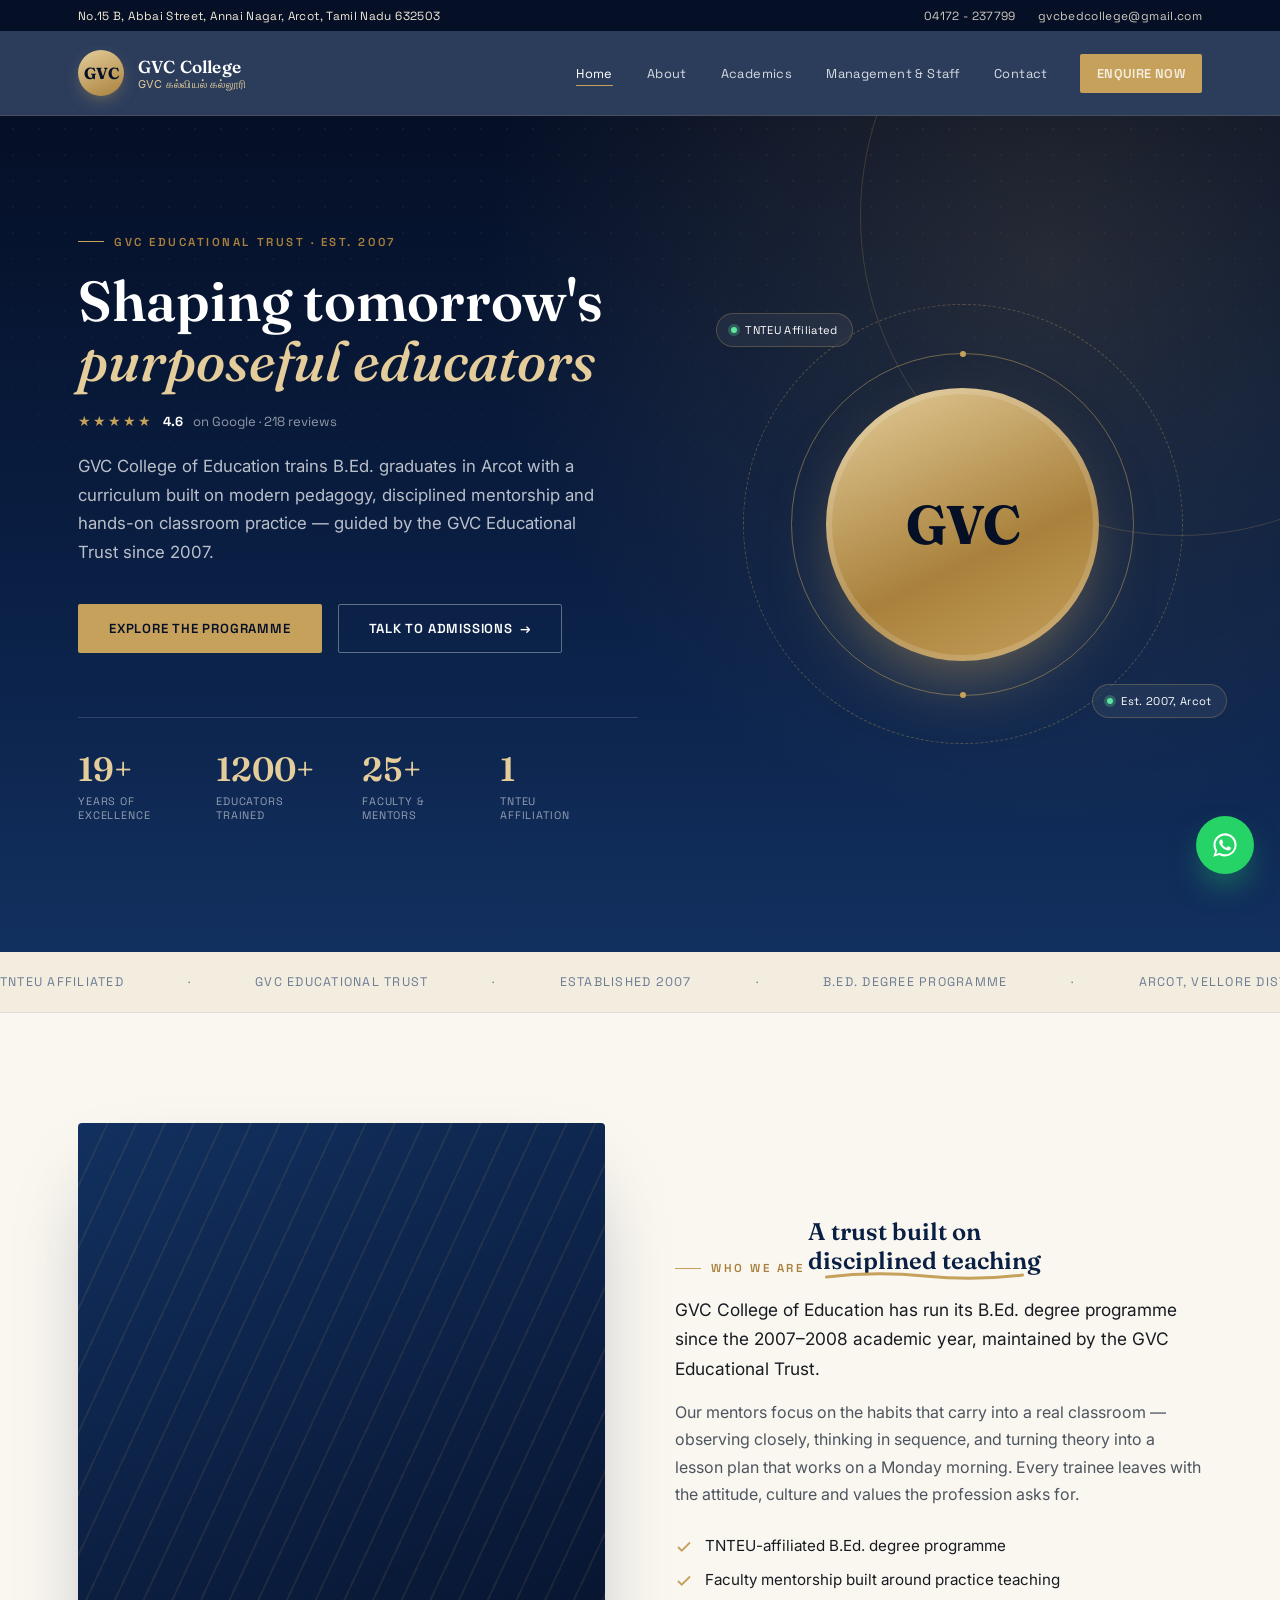
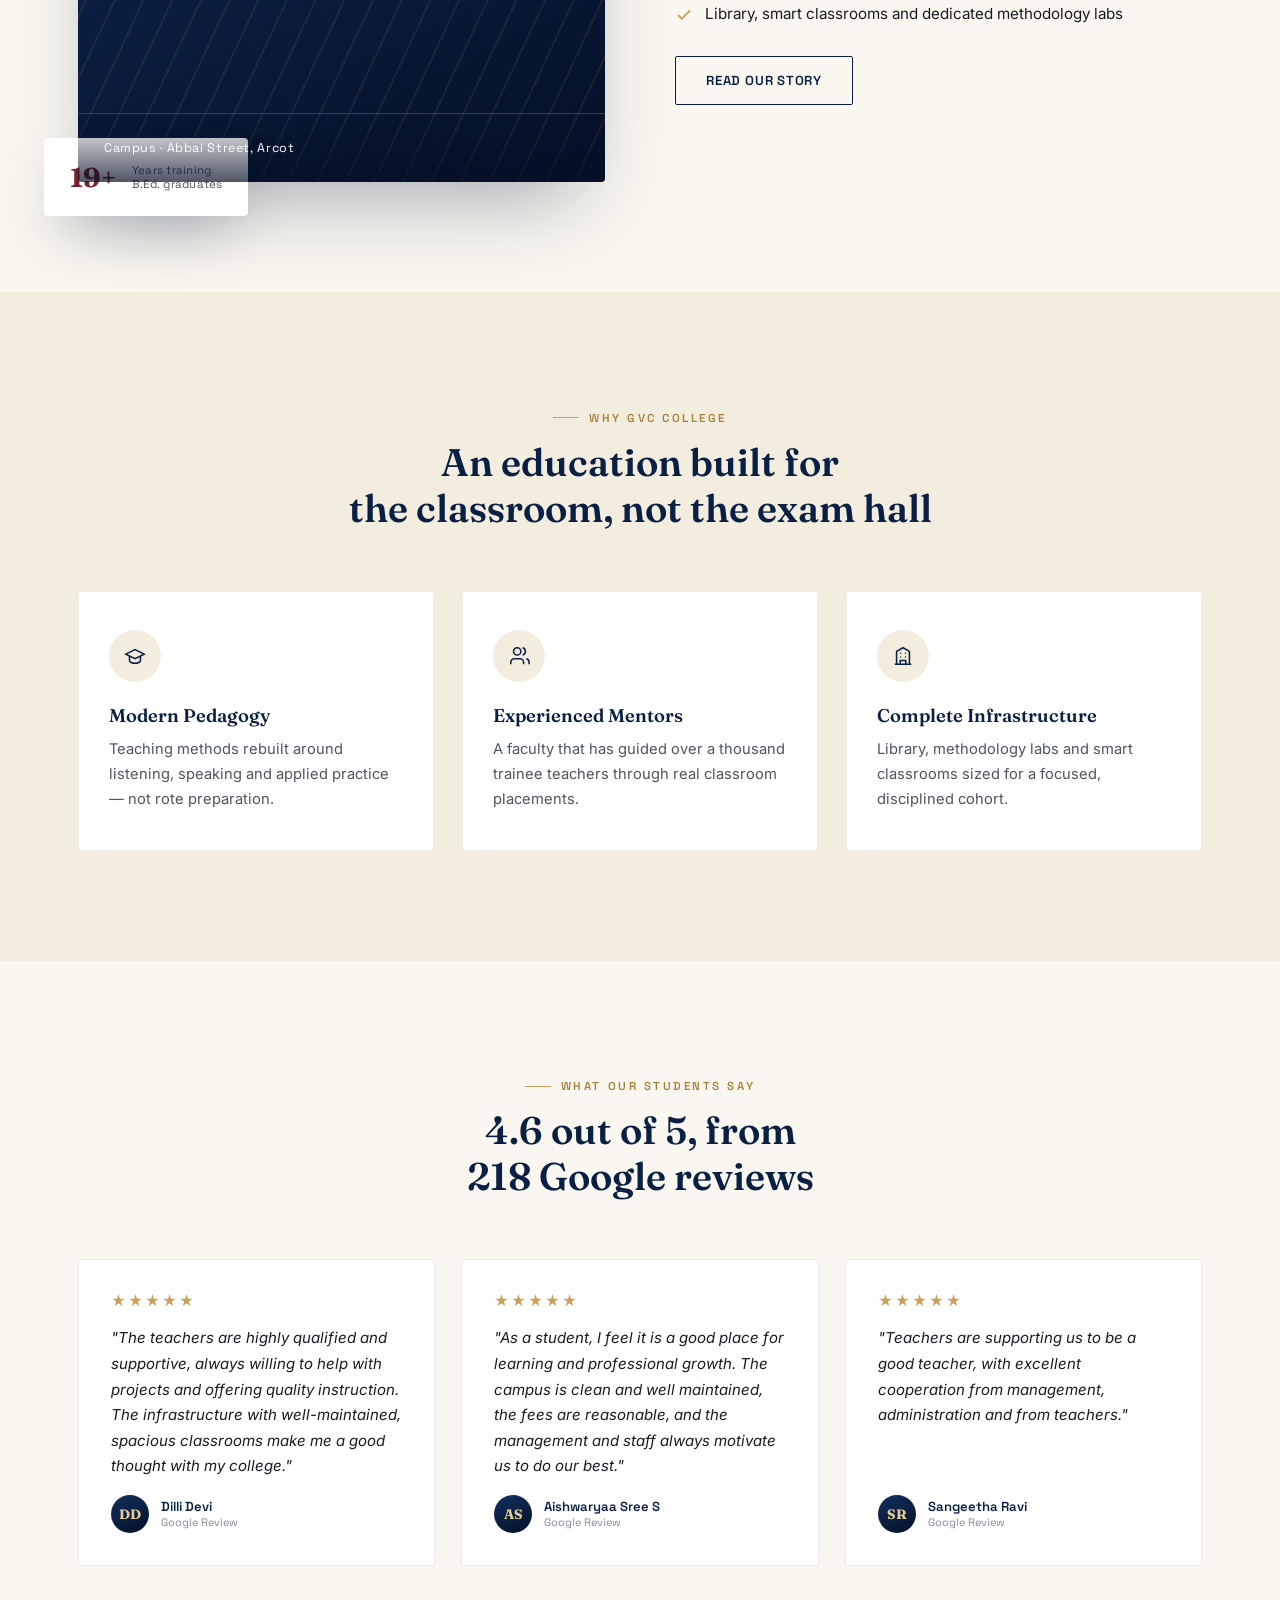
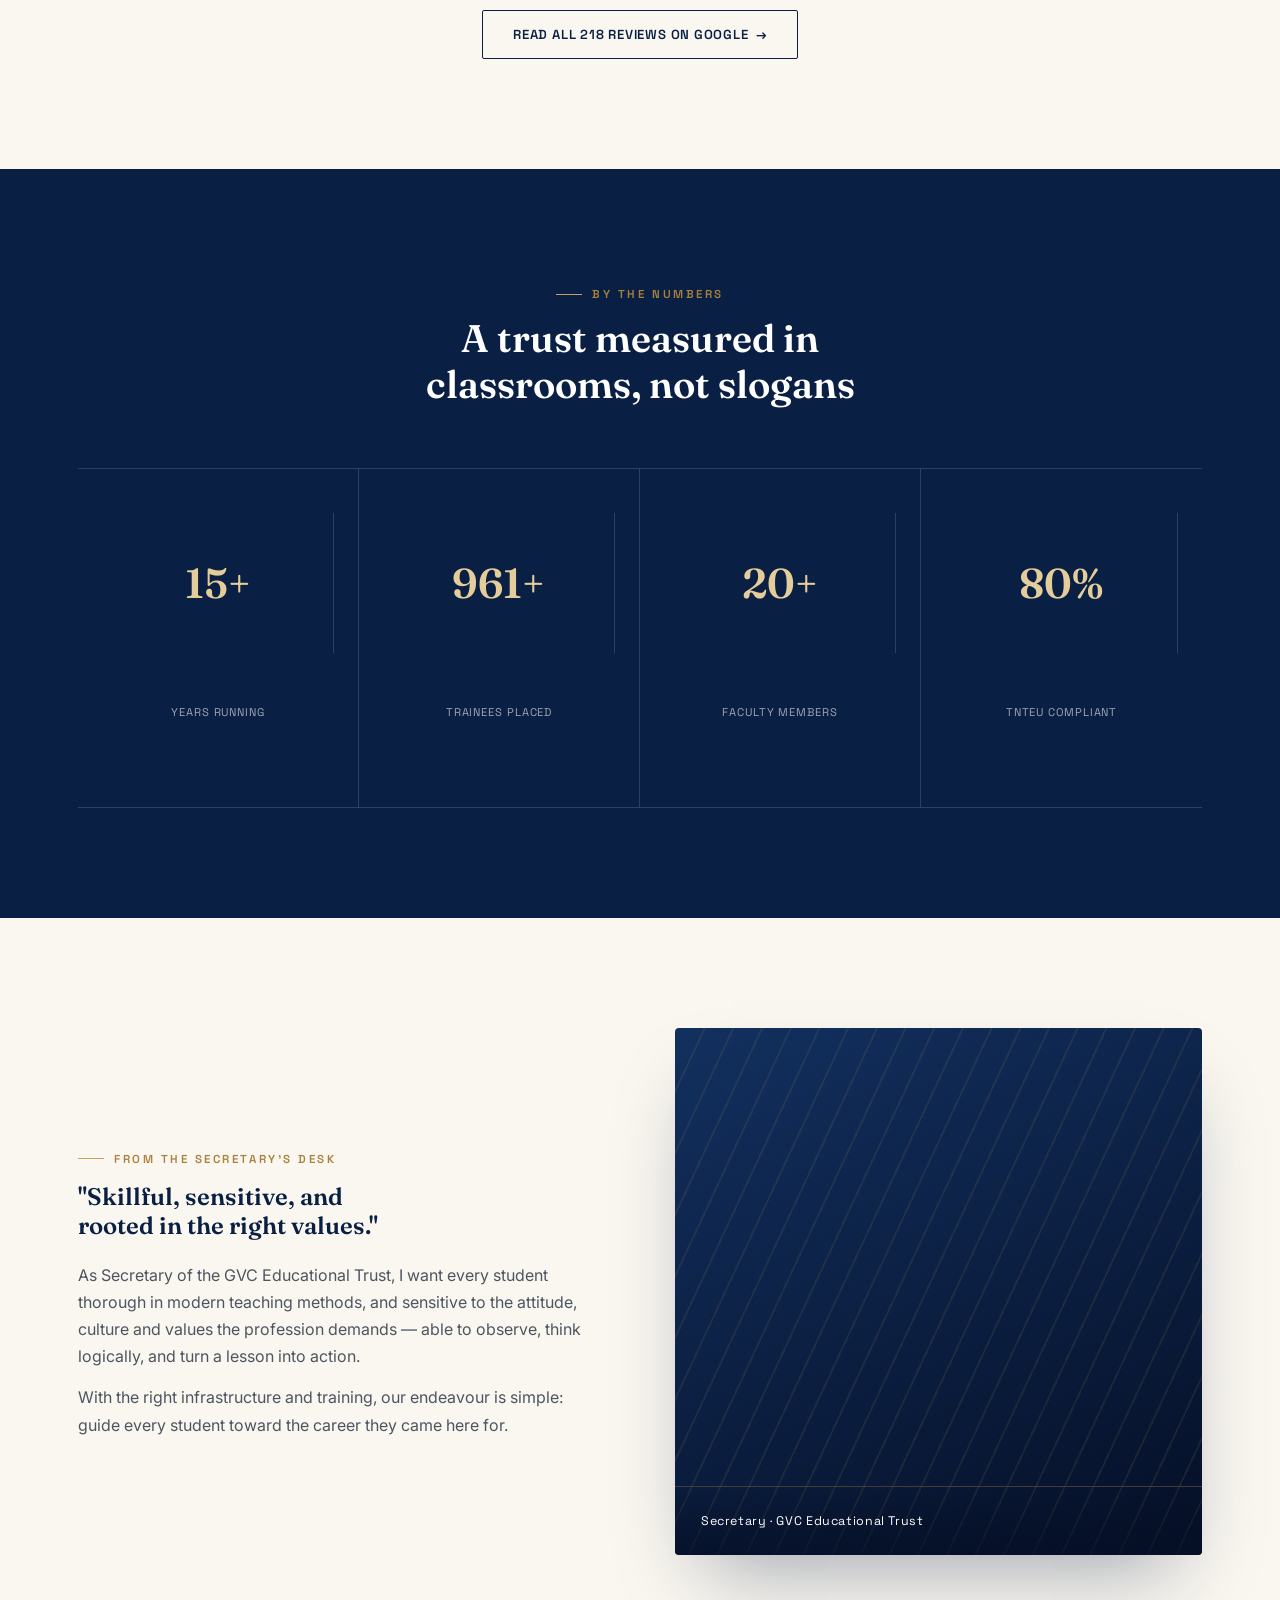
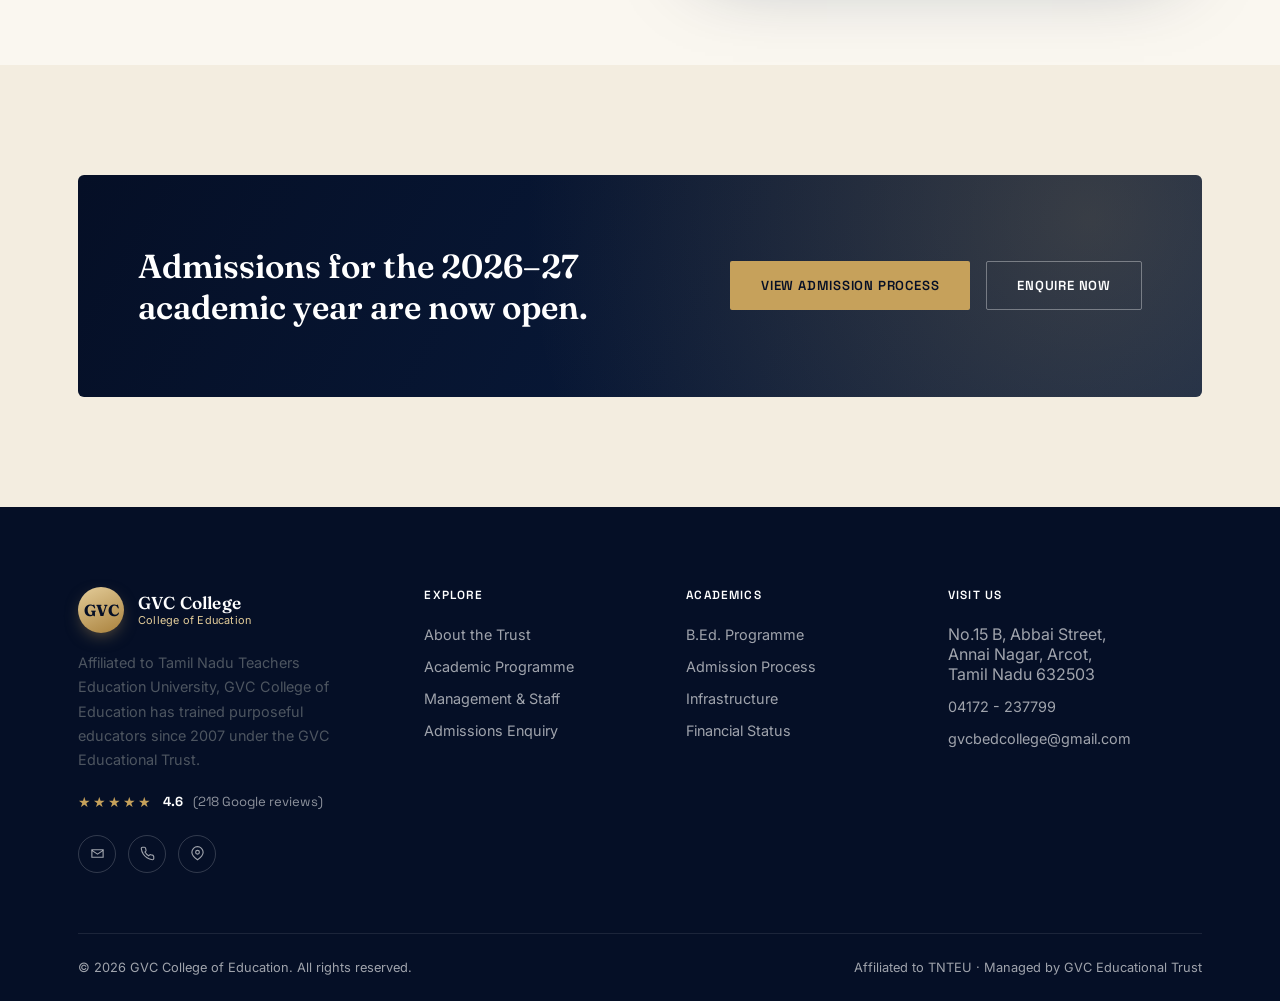
==== index.html @ bd6b0bbb "working code" ====
<!DOCTYPE html>
<html lang="en">
<head>
<meta charset="UTF-8">
<meta name="viewport" content="width=device-width, initial-scale=1.0">
<title>GVC College of Education | Arcot, Vellore &mdash; B.Ed. Degree Programme</title>
<meta name="description" content="GVC College of Education, Arcot. TNTEU-affiliated B.Ed. degree programme run by the GVC Educational Trust since 2007.">
<link rel="preconnect" href="https://fonts.googleapis.com">
<link rel="stylesheet" href="assets/style.css">
</head>
<body>

<div class="preloader"><div class="seal"><svg viewBox="0 0 50 50" fill="none"><circle cx="25" cy="25" r="20" stroke="#c6a15b" stroke-width="2.5" stroke-dasharray="90 40" stroke-linecap="round"/></svg></div></div>

<div class="topbar">
  <div class="container">
    <span>No.15 B, Abbai Street, Annai Nagar, Arcot, Tamil Nadu 632503</span>
    <div class="contact-links">
      <a href="tel:04172237799">04172&nbsp;-&nbsp;237799</a>
      <a href="mailto:gvcbedcollege@gmail.com">gvcbedcollege@gmail.com</a>
    </div>
  </div>
</div>

<header class="site-header">
  <div class="container">
    <a href="index.html" class="brand">
      <div class="brand-mark">GVC</div>
      <div class="brand-text">
        <div class="name">GVC College</div>
        <div class="sub">GVC கல்வியல் கல்லூரி</div>
      </div>
    </a>
    <nav class="main-nav">
      <a href="index.html" class="active">Home</a>
<a href="about.html">About</a>
<a href="academics.html">Academics</a>
<a href="people.html">Management & Staff</a>
<a href="contact.html">Contact</a>

      <a href="contact.html" class="btn btn-primary nav-cta">Enquire Now</a>
    </nav>
    <button class="nav-toggle" aria-label="Toggle navigation"><span></span></button>
  </div>
</header>


<section class="hero">
  <div class="bg-grid"></div>
  <div class="ring" style="width:640px;height:640px;top:-220px;right:-220px;"></div>
  <div class="container hero-grid">
    <div class="reveal in-view">
      <span class="eyebrow">GVC Educational Trust &middot; Est. 2007</span>
      <h1 style="margin-top:22px;">Shaping tomorrow's<br><em>purposeful educators</em></h1>
      <div class="rating-chip">
        <span class="stars">&#9733;&#9733;&#9733;&#9733;&#9733;</span>
        <span class="rval">4.6</span>
        <span class="rcount">on Google &middot; 218 reviews</span>
      </div>
      <p class="lede">GVC College of Education trains B.Ed. graduates in Arcot with a curriculum built on modern pedagogy, disciplined mentorship and hands-on classroom practice &mdash; guided by the GVC Educational Trust since 2007.</p>
      <div class="hero-actions">
        <a href="academics.html" class="btn btn-primary">Explore the Programme</a>
        <a href="contact.html" class="btn btn-ghost">Talk to Admissions &nbsp;&rarr;</a>
      </div>
      <div class="hero-stats">
        <div><div class="num" data-count="19" data-suffix="+">0</div><div class="lbl">Years of Excellence</div></div>
        <div><div class="num" data-count="1200" data-suffix="+">0</div><div class="lbl">Educators Trained</div></div>
        <div><div class="num" data-count="25" data-suffix="+">0</div><div class="lbl">Faculty &amp; Mentors</div></div>
        <div><div class="num" data-count="1" data-suffix="">0</div><div class="lbl">TNTEU Affiliation</div></div>
      </div>
    </div>
    <div class="reveal in-view">
      <div class="seal-wrap">
        <div class="ring-outer"></div>
        <div class="ring-mid"></div>
        <div class="seal-core"><span class="initials">GVC</span></div>
        <div class="orbit-chip c1"><span class="dot-live"></span> TNTEU Affiliated</div>
        <div class="orbit-chip c2"><span class="dot-live"></span> Est. 2007, Arcot</div>
      </div>
    </div>
  </div>
</section>

<div class="marquee-strip">
  <div class="marquee-track">
    <span>TNTEU AFFILIATED</span><span>&middot;</span>
    <span>GVC EDUCATIONAL TRUST</span><span>&middot;</span>
    <span>ESTABLISHED 2007</span><span>&middot;</span>
    <span>B.ED. DEGREE PROGRAMME</span><span>&middot;</span>
    <span>ARCOT, VELLORE DISTRICT</span><span>&middot;</span>
  </div>
</div>

<section>
  <div class="container split">
    <div class="split-media reveal">
      <div class="frame-card">
        <div class="pattern"></div>
        <div class="cap">Campus &middot; Abbai Street, Arcot</div>
      </div>
      <div class="floating-card">
        <div class="n">19+</div>
        <div class="t">Years training<br>B.Ed. graduates</div>
      </div>
    </div>
    <div class="split-copy reveal">
      <span class="eyebrow">Who We Are</span>
      <h2 class="gold-underline" style="margin-top:16px;">A trust built on<br>disciplined teaching <svg viewBox="0 0 200 12"><path d="M2 8 Q 50 2, 100 7 T 198 6"/></svg></h2>
      <p class="lead-line">GVC College of Education has run its B.Ed. degree programme since the 2007&ndash;2008 academic year, maintained by the GVC Educational Trust.</p>
      <p>Our mentors focus on the habits that carry into a real classroom &mdash; observing closely, thinking in sequence, and turning theory into a lesson plan that works on a Monday morning. Every trainee leaves with the attitude, culture and values the profession asks for.</p>
      <ul class="check-list">
        <li><svg width="18" height="18" viewBox="0 0 24 24" fill="none" stroke="#c6a15b" stroke-width="2.4"><path d="M20 6L9 17l-5-5"/></svg> TNTEU-affiliated B.Ed. degree programme</li>
        <li><svg width="18" height="18" viewBox="0 0 24 24" fill="none" stroke="#c6a15b" stroke-width="2.4"><path d="M20 6L9 17l-5-5"/></svg> Faculty mentorship built around practice teaching</li>
        <li><svg width="18" height="18" viewBox="0 0 24 24" fill="none" stroke="#c6a15b" stroke-width="2.4"><path d="M20 6L9 17l-5-5"/></svg> Library, smart classrooms and dedicated methodology labs</li>
      </ul>
      <a href="about.html" class="btn btn-dark" style="margin-top:32px;">Read Our Story</a>
    </div>
  </div>
</section>

<section class="bg-cream">
  <div class="container">
    <div class="section-head center reveal">
      <span class="eyebrow">Why GVC College</span>
      <h2>An education built for<br>the classroom, not the exam hall</h2>
    </div>
    <div class="card-grid reveal-stagger">
      <div class="feature-card">
        <div class="icon"><svg width="22" height="22" viewBox="0 0 24 24" fill="none" stroke="currentColor" stroke-width="1.7"><path d="M22 10L12 5 2 10l10 5 10-5z"/><path d="M6 12v5c0 1.5 3 3 6 3s6-1.5 6-3v-5"/></svg></div>
        <h3>Modern Pedagogy</h3>
        <p>Teaching methods rebuilt around listening, speaking and applied practice &mdash; not rote preparation.</p>
      </div>
      <div class="feature-card">
        <div class="icon"><svg width="22" height="22" viewBox="0 0 24 24" fill="none" stroke="currentColor" stroke-width="1.7"><path d="M17 21v-2a4 4 0 0 0-4-4H7a4 4 0 0 0-4 4v2"/><circle cx="10" cy="7" r="4"/><path d="M23 21v-2a4 4 0 0 0-3-3.87M16 3.13a4 4 0 0 1 0 7.75"/></svg></div>
        <h3>Experienced Mentors</h3>
        <p>A faculty that has guided over a thousand trainee teachers through real classroom placements.</p>
      </div>
      <div class="feature-card">
        <div class="icon"><svg width="22" height="22" viewBox="0 0 24 24" fill="none" stroke="currentColor" stroke-width="1.7"><path d="M3 21h18M5 21V7l7-4 7 4v14M9 9h1M9 13h1M14 9h1M14 13h1M9 21v-4h6v4"/></svg></div>
        <h3>Complete Infrastructure</h3>
        <p>Library, methodology labs and smart classrooms sized for a focused, disciplined cohort.</p>
      </div>
    </div>
  </div>
</section>

<section>
  <div class="container">
    <div class="section-head center reveal">
      <span class="eyebrow">What Our Students Say</span>
      <h2>4.6 out of 5, from<br>218 Google reviews</h2>
    </div>
    <div class="testimonial-grid reveal-stagger">
      <div class="testimonial-card">
        <span class="tstars">&#9733;&#9733;&#9733;&#9733;&#9733;</span>
        <p>"The teachers are highly qualified and supportive, always willing to help with projects and offering quality instruction. The infrastructure with well-maintained, spacious classrooms make me a good thought with my college."</p>
        <div class="testimonial-foot">
          <div class="avatar">DD</div>
          <div><div class="tname">Dilli Devi</div><div class="tmeta">Google Review</div></div>
        </div>
      </div>
      <div class="testimonial-card">
        <span class="tstars">&#9733;&#9733;&#9733;&#9733;&#9733;</span>
        <p>"As a student, I feel it is a good place for learning and professional growth. The campus is clean and well maintained, the fees are reasonable, and the management and staff always motivate us to do our best."</p>
        <div class="testimonial-foot">
          <div class="avatar">AS</div>
          <div><div class="tname">Aishwaryaa Sree S</div><div class="tmeta">Google Review</div></div>
        </div>
      </div>
      <div class="testimonial-card">
        <span class="tstars">&#9733;&#9733;&#9733;&#9733;&#9733;</span>
        <p>"Teachers are supporting us to be a good teacher, with excellent cooperation from management, administration and from teachers."</p>
        <div class="testimonial-foot">
          <div class="avatar">SR</div>
          <div><div class="tname">Sangeetha Ravi</div><div class="tmeta">Google Review</div></div>
        </div>
      </div>
    </div>
    <div style="text-align:center;margin-top:44px;" class="reveal">
      <a href="https://www.google.com/maps/search/?api=1&query=GVC+College+of+Education+Arcot" target="_blank" rel="noopener" class="btn btn-dark">Read All 218 Reviews on Google &nbsp;&rarr;</a>
    </div>
  </div>
</section>

<section class="bg-navy">
  <div class="container">
    <div class="section-head center reveal">
      <span class="eyebrow">By The Numbers</span>
      <h2>A trust measured in<br>classrooms, not slogans</h2>
    </div>
    <div class="ledger reveal">
      <div><div class="num" data-count="19" data-suffix="+">0</div><div class="lbl">Years Running</div></div>
      <div><div class="num" data-count="1200" data-suffix="+">0</div><div class="lbl">Trainees Placed</div></div>
      <div><div class="num" data-count="25" data-suffix="+">0</div><div class="lbl">Faculty Members</div></div>
      <div><div class="num" data-count="100" data-suffix="%">0</div><div class="lbl">TNTEU Compliant</div></div>
    </div>
  </div>
</section>

<section>
  <div class="container">
    <div class="split">
      <div class="split-copy reveal">
        <span class="eyebrow">From The Secretary's Desk</span>
        <h2 style="margin-top:16px;">"Skillful, sensitive, and<br>rooted in the right values."</h2>
        <p style="margin-top:22px;">As Secretary of the GVC Educational Trust, I want every student thorough in modern teaching methods, and sensitive to the attitude, culture and values the profession demands &mdash; able to observe, think logically, and turn a lesson into action.</p>
        <p style="margin-top:14px;">With the right infrastructure and training, our endeavour is simple: guide every student toward the career they came here for.</p>
      </div>
      <div class="split-media reveal">
        <div class="frame-card" style="aspect-ratio:1/1;">
          <div class="pattern"></div>
          <div class="cap">Secretary &middot; GVC Educational Trust</div>
        </div>
      </div>
    </div>
  </div>
</section>

<section class="bg-cream">
  <div class="container">
    <div class="cta-banner reveal">
      <h2>Admissions for the 2026&ndash;27 academic year are now open.</h2>
      <div class="actions">
        <a href="academics.html" class="btn btn-primary">View Admission Process</a>
        <a href="contact.html" class="btn btn-ghost">Enquire Now</a>
      </div>
    </div>
  </div>
</section>


<footer>
  <div class="container">
    <div class="footer-grid">
      <div class="footer-brand">
        <div class="brand" style="margin-bottom:4px;">
          <div class="brand-mark">GVC</div>
          <div class="brand-text"><div class="name">GVC College</div><div class="sub">College of Education</div></div>
        </div>
        <p>Affiliated to Tamil Nadu Teachers Education University, GVC College of Education has trained purposeful educators since 2007 under the GVC Educational Trust.</p>
        <div class="rating-chip">
          <span class="stars">&#9733;&#9733;&#9733;&#9733;&#9733;</span>
          <span class="rval">4.6</span>
          <span class="rcount">(218 Google reviews)</span>
        </div>
        <div class="social-row">
          <a href="mailto:gvcbedcollege@gmail.com" aria-label="Email"><svg width="15" height="15" viewBox="0 0 24 24" fill="none" stroke="currentColor" stroke-width="1.8"><path d="M3 6h18v12H3z"/><path d="M3 7l9 6 9-6"/></svg></a>
          <a href="tel:04172237799" aria-label="Phone"><svg width="15" height="15" viewBox="0 0 24 24" fill="none" stroke="currentColor" stroke-width="1.8"><path d="M22 16.9v3a2 2 0 0 1-2.2 2 19.8 19.8 0 0 1-8.6-3.1 19.5 19.5 0 0 1-6-6A19.8 19.8 0 0 1 2.1 4.2 2 2 0 0 1 4 2h3a2 2 0 0 1 2 1.7c.1.9.3 1.8.6 2.7a2 2 0 0 1-.5 2.1L7.9 9.7a16 16 0 0 0 6 6l1.2-1.2a2 2 0 0 1 2.1-.5c.9.3 1.8.5 2.7.6a2 2 0 0 1 1.7 2z"/></svg></a>
          <a href="https://www.google.com/maps/search/?api=1&query=GVC+College+of+Education+Arcot" target="_blank" rel="noopener" aria-label="Location"><svg width="15" height="15" viewBox="0 0 24 24" fill="none" stroke="currentColor" stroke-width="1.8"><path d="M21 10c0 6-9 12-9 12s-9-6-9-12a9 9 0 0 1 18 0z"/><circle cx="12" cy="10" r="3"/></svg></a>
        </div>
      </div>
      <div>
        <h4>Explore</h4>
        <ul>
          <li><a href="about.html">About the Trust</a></li>
          <li><a href="academics.html">Academic Programme</a></li>
          <li><a href="people.html">Management &amp; Staff</a></li>
          <li><a href="contact.html">Admissions Enquiry</a></li>
        </ul>
      </div>
      <div>
        <h4>Academics</h4>
        <ul>
          <li><a href="academics.html">B.Ed. Programme</a></li>
          <li><a href="academics.html#admission">Admission Process</a></li>
          <li><a href="people.html#infrastructure">Infrastructure</a></li>
          <li><a href="contact.html">Financial Status</a></li>
        </ul>
      </div>
      <div>
        <h4>Visit Us</h4>
        <ul>
          <li>No.15 B, Abbai Street,<br>Annai Nagar, Arcot,<br>Tamil Nadu 632503</li>
          <li><a href="tel:04172237799">04172 - 237799</a></li>
          <li><a href="mailto:gvcbedcollege@gmail.com">gvcbedcollege@gmail.com</a></li>
        </ul>
      </div>
    </div>
    <div class="footer-bottom">
      <span>&copy; 2026 GVC College of Education. All rights reserved.</span>
      <span>Affiliated to TNTEU &middot; Managed by GVC Educational Trust</span>
    </div>
  </div>
</footer>

<a class="wa-float" href="https://wa.me/914172237799" target="_blank" rel="noopener" aria-label="Chat on WhatsApp">
  <svg width="28" height="28" viewBox="0 0 24 24" fill="white"><path d="M12.04 2C6.58 2 2.13 6.45 2.13 11.91c0 1.87.5 3.62 1.44 5.14L2 22l5.13-1.51a9.9 9.9 0 0 0 4.9 1.29h.01c5.46 0 9.9-4.45 9.9-9.91C21.95 6.45 17.5 2 12.04 2zm0 18.02h-.01a8.2 8.2 0 0 1-4.19-1.15l-.3-.18-3.12.92.94-3.04-.2-.31a8.14 8.14 0 0 1-1.26-4.35c0-4.5 3.66-8.16 8.16-8.16 2.18 0 4.23.85 5.77 2.39a8.1 8.1 0 0 1 2.39 5.78c0 4.5-3.67 8.1-8.18 8.1zm4.48-6.1c-.24-.12-1.45-.72-1.68-.8-.22-.08-.39-.12-.55.12-.16.24-.63.8-.78.97-.14.16-.29.18-.53.06-.24-.12-1.03-.38-1.96-1.22-.72-.65-1.21-1.44-1.35-1.69-.14-.24-.01-.37.11-.49.11-.11.24-.29.37-.43.12-.15.16-.25.24-.41.08-.16.04-.3-.02-.43-.06-.12-.55-1.34-.76-1.83-.2-.48-.4-.42-.55-.42-.14 0-.3-.02-.46-.02-.16 0-.43.06-.65.3-.22.24-.86.84-.86 2.05 0 1.21.88 2.38 1 2.54.12.16 1.73 2.65 4.2 3.71.59.25 1.04.4 1.4.52.59.19 1.12.16 1.55.1.47-.07 1.45-.59 1.65-1.16.2-.57.2-1.06.14-1.16-.06-.1-.22-.16-.46-.28z"/></svg>
</a>
<button class="to-top" aria-label="Back to top">
  <svg width="18" height="18" viewBox="0 0 24 24" fill="none" stroke="currentColor" stroke-width="2"><path d="M12 19V5M5 12l7-7 7 7"/></svg>
</button>

<script src="assets/script.js"></script>

</body>
</html>
---- assets/style.css ----
/* ============================================================
   GVC COLLEGE OF EDUCATION — Premium Site Stylesheet
   Design system: Convocation Navy & Gold
   ============================================================ */

@import url('https://fonts.googleapis.com/css2?family=Fraunces:ital,opsz,wght@0,9..144,300;0,9..144,500;0,9..144,600;0,9..144,700;1,9..144,500&family=Inter:wght@400;500;600;700&family=Space+Grotesk:wght@500;600;700&display=swap');

:root{
  --navy-950:#050f26;
  --navy-900:#0a1f44;
  --navy-800:#12305f;
  --navy-700:#1c4079;
  --gold-600:#a9813c;
  --gold-500:#c6a15b;
  --gold-300:#e4cd9a;
  --gold-100:#f5ecd8;
  --maroon-700:#7a1f2b;
  --maroon-600:#93283a;
  --cream-50:#faf7f0;
  --cream-100:#f3ede0;
  --ink-900:#181c22;
  --ink-600:#4d5560;
  --ink-400:#828a96;
  --white:#ffffff;

  --font-display:'Fraunces', serif;
  --font-body:'Inter', sans-serif;
  --font-utility:'Space Grotesk', sans-serif;

  --container: 1180px;
  --radius: 2px;
  --ease: cubic-bezier(.22,1,.36,1);
}

*,*::before,*::after{box-sizing:border-box;}
html{scroll-behavior:smooth;}
body{
  margin:0;
  font-family:var(--font-body);
  color:var(--ink-900);
  background:var(--cream-50);
  -webkit-font-smoothing:antialiased;
  overflow-x:hidden;
}
img{max-width:100%;display:block;}
a{color:inherit;text-decoration:none;}
ul{margin:0;padding:0;list-style:none;}
h1,h2,h3,h4{font-family:var(--font-display);margin:0;font-weight:600;color:var(--navy-900);}
p{margin:0;line-height:1.7;color:var(--ink-600);}
button{font-family:inherit;cursor:pointer;}
.container{max-width:var(--container);margin:0 auto;padding:0 28px;}

:focus-visible{outline:2px solid var(--gold-500);outline-offset:3px;}

@media (prefers-reduced-motion: reduce){
  *{animation-duration:.01ms !important;animation-iteration-count:1 !important;transition-duration:.01ms !important;scroll-behavior:auto !important;}
}

/* ---------- utility ---------- */
.eyebrow{
  font-family:var(--font-utility);
  font-size:.72rem;
  letter-spacing:.22em;
  text-transform:uppercase;
  color:var(--gold-600);
  font-weight:600;
  display:inline-flex;
  align-items:center;
  gap:10px;
}
.eyebrow::before{
  content:'';
  width:26px;height:1px;
  background:var(--gold-500);
  display:inline-block;
}
.gold-underline{
  position:relative;
  display:inline-block;
}
.gold-underline svg{
  position:absolute;
  left:0; bottom:-6px;
  width:100%; height:12px;
  overflow:visible;
}
.gold-underline path{
  stroke:var(--gold-500);
  stroke-width:3;
  fill:none;
  stroke-linecap:round;
  stroke-dasharray:340;
  stroke-dashoffset:340;
  transition:stroke-dashoffset 1.1s var(--ease);
}
.gold-underline.in-view path{stroke-dashoffset:0;}

.btn{
  display:inline-flex;
  align-items:center;
  gap:10px;
  padding:15px 30px;
  font-family:var(--font-utility);
  font-size:.82rem;
  letter-spacing:.06em;
  text-transform:uppercase;
  font-weight:600;
  border-radius:var(--radius);
  border:1px solid transparent;
  transition:transform .45s var(--ease), box-shadow .45s var(--ease), background .3s, color .3s, border-color .3s;
  white-space:nowrap;
}
.btn-primary{
  background:var(--gold-500);
  color:var(--navy-950);
}
.btn-primary:hover{
  transform:translateY(-3px);
  box-shadow:0 14px 30px -10px rgba(198,161,91,.55);
}
.btn-ghost{
  border-color:rgba(255,255,255,.35);
  color:var(--white);
  background:transparent;
}
.btn-ghost:hover{
  border-color:var(--gold-500);
  color:var(--gold-300);
  transform:translateY(-3px);
}
.btn-dark{
  border-color:var(--navy-900);
  color:var(--navy-900);
}
.btn-dark:hover{
  background:var(--navy-900);
  color:var(--white);
  transform:translateY(-3px);
}

/* ---------- rating chip ---------- */
.rating-chip{
  display:inline-flex;align-items:center;gap:10px;
  margin-top:20px;
  font-family:var(--font-utility);font-size:.82rem;
}
.rating-chip .stars{color:var(--gold-500);letter-spacing:2px;font-size:.9rem;}
.rating-chip .rval{color:var(--white);font-weight:700;}
.rating-chip .rcount{color:rgba(255,255,255,.55);}

/* hero rating badge (standalone pill, used on hero/contact) */
.rating-badge{
  display:inline-flex;align-items:center;gap:12px;
  background:rgba(255,255,255,.06);
  border:1px solid rgba(198,161,91,.32);
  backdrop-filter:blur(8px);
  padding:10px 18px 10px 14px;
  border-radius:40px;
  margin-bottom:22px;
}
.rating-badge .g-mark{
  width:24px;height:24px;border-radius:50%;
  background:var(--white);color:var(--navy-900);
  display:grid;place-items:center;
  font-family:var(--font-utility);font-weight:700;font-size:.7rem;
}
.rating-badge .stars{color:var(--gold-500);font-size:.8rem;letter-spacing:1px;}
.rating-badge .rtext{font-family:var(--font-utility);font-size:.78rem;color:var(--white);}
.rating-badge .rtext b{color:var(--gold-300);}

.rating-badge.on-light{
  background:var(--white);
  border:1px solid rgba(10,31,68,.1);
  box-shadow:0 14px 30px -18px rgba(10,31,68,.3);
}
.rating-badge.on-light .rtext{color:var(--navy-900);}

/* ---------- trust badges (women-owned / lgbtq+ friendly etc) ---------- */
.badge-row{display:flex;gap:12px;flex-wrap:wrap;margin-top:26px;}
.badge-pill{
  display:inline-flex;align-items:center;gap:8px;
  font-family:var(--font-utility);font-size:.72rem;letter-spacing:.03em;
  padding:9px 16px;border-radius:30px;
  background:var(--cream-100);
  border:1px solid rgba(10,31,68,.1);
  color:var(--navy-800);
}
.badge-pill svg{color:var(--maroon-700);flex-shrink:0;}
.bg-navy .badge-pill{background:rgba(255,255,255,.06);border-color:rgba(198,161,91,.3);color:var(--white);}
.bg-navy .badge-pill svg{color:var(--gold-500);}

/* ---------- testimonials ---------- */
.testimonial-grid{display:grid;grid-template-columns:repeat(3,1fr);gap:26px;}
.testimonial-card{
  background:var(--white);
  border:1px solid rgba(10,31,68,.08);
  border-radius:4px;
  padding:32px;
  display:flex;flex-direction:column;gap:16px;
  position:relative;
}
.testimonial-card .tstars{color:var(--gold-500);font-size:.9rem;letter-spacing:2px;}
.testimonial-card p{color:var(--ink-900);font-size:.94rem;font-style:italic;}
.testimonial-foot{display:flex;align-items:center;gap:12px;margin-top:auto;}
.testimonial-foot .avatar{
  width:38px;height:38px;border-radius:50%;
  background:linear-gradient(155deg,var(--navy-800),var(--navy-950));
  color:var(--gold-300);
  display:grid;place-items:center;
  font-family:var(--font-display);font-weight:700;font-size:.85rem;
  flex-shrink:0;
}
.testimonial-foot .tname{font-family:var(--font-utility);font-size:.82rem;color:var(--navy-900);font-weight:600;}
.testimonial-foot .tmeta{font-family:var(--font-utility);font-size:.68rem;color:var(--ink-400);}
@media (max-width:980px){.testimonial-grid{grid-template-columns:1fr 1fr;}}
@media (max-width:640px){.testimonial-grid{grid-template-columns:1fr;}}

/* ---------- reveal-on-scroll ---------- */
.reveal{
  opacity:0;
  transform:translateY(28px);
  transition:opacity .9s var(--ease), transform .9s var(--ease);
}
.reveal.in-view{opacity:1;transform:translateY(0);}
.reveal-stagger > *{
  opacity:0;
  transform:translateY(24px);
  transition:opacity .8s var(--ease), transform .8s var(--ease);
}
.reveal-stagger.in-view > *{opacity:1;transform:translateY(0);}
.reveal-stagger.in-view > *:nth-child(1){transition-delay:.05s;}
.reveal-stagger.in-view > *:nth-child(2){transition-delay:.15s;}
.reveal-stagger.in-view > *:nth-child(3){transition-delay:.25s;}
.reveal-stagger.in-view > *:nth-child(4){transition-delay:.35s;}
.reveal-stagger.in-view > *:nth-child(5){transition-delay:.45s;}
.reveal-stagger.in-view > *:nth-child(6){transition-delay:.55s;}

/* ============================================================
   PRE-LOADER
   ============================================================ */
.preloader{
  position:fixed;inset:0;background:var(--navy-950);
  z-index:9999;
  display:flex;align-items:center;justify-content:center;
  transition:opacity .7s var(--ease), visibility .7s var(--ease);
}
.preloader.hide{opacity:0;visibility:hidden;}
.preloader .seal{width:64px;height:64px;position:relative;}
.preloader .seal svg{width:100%;height:100%;animation:spin 1.6s linear infinite;}
@keyframes spin{to{transform:rotate(360deg);}}

/* ============================================================
   TOP BAR + NAV
   ============================================================ */
.topbar{
  background:var(--navy-950);
  color:var(--gold-100);
  font-family:var(--font-utility);
  font-size:.74rem;
  letter-spacing:.03em;
}
.topbar .container{
  display:flex;justify-content:space-between;align-items:center;
  padding-top:8px;padding-bottom:8px;
  flex-wrap:wrap;gap:6px;
}
.topbar a{opacity:.85;transition:opacity .3s;}
.topbar a:hover{opacity:1;color:var(--gold-300);}
.topbar .contact-links{display:flex;gap:22px;}

.site-header{
  position:sticky;top:0;z-index:500;
  background:rgba(10,31,68,.86);
  backdrop-filter:blur(14px) saturate(140%);
  -webkit-backdrop-filter:blur(14px) saturate(140%);
  border-bottom:1px solid rgba(198,161,91,.18);
  transition:background .4s;
}
.site-header .container{
  display:flex;align-items:center;justify-content:space-between;
  height:84px;
}
.brand{display:flex;align-items:center;gap:14px;}
.brand-mark{
  width:46px;height:46px;flex-shrink:0;
  border-radius:50%;
  display:grid;place-items:center;
  background:linear-gradient(155deg,var(--gold-300),var(--gold-600));
  color:var(--navy-950);
  font-family:var(--font-display);
  font-weight:700;
  font-size:1rem;
  box-shadow:0 6px 18px -6px rgba(198,161,91,.6);
}
.brand-text{color:var(--white);}
.brand-text .name{
  font-family:var(--font-display);
  font-size:1.08rem;
  font-weight:600;
  letter-spacing:.01em;
  color:var(--white);
}
.brand-text .sub{
  font-family:var(--font-body);
  font-size:.68rem;
  letter-spacing:.02em;
  color:var(--gold-300);
}

nav.main-nav{display:flex;align-items:center;gap:2px;}
nav.main-nav a{
  font-family:var(--font-utility);
  font-size:.8rem;
  letter-spacing:.03em;
  color:rgba(255,255,255,.82);
  padding:10px 16px;
  position:relative;
  transition:color .3s;
}
nav.main-nav a::after{
  content:'';
  position:absolute;left:16px;right:16px;bottom:6px;
  height:1px;background:var(--gold-500);
  transform:scaleX(0);transform-origin:left;
  transition:transform .4s var(--ease);
}
nav.main-nav a:hover,nav.main-nav a.active{color:var(--white);}
nav.main-nav a:hover::after,nav.main-nav a.active::after{transform:scaleX(1);}

.nav-cta{margin-left:14px;}
.nav-toggle{
  display:none;
  width:42px;height:42px;
  border:1px solid rgba(255,255,255,.25);
  background:none;
  border-radius:50%;
  position:relative;
}
.nav-toggle span, .nav-toggle span::before, .nav-toggle span::after{
  content:'';position:absolute;left:12px;right:12px;height:1.5px;background:var(--white);
  transition:transform .3s, opacity .3s;
}
.nav-toggle span{top:20px;}
.nav-toggle span::before{top:-6px;}
.nav-toggle span::after{top:6px;}
.nav-toggle.open span{background:transparent;}
.nav-toggle.open span::before{transform:translateY(6px) rotate(45deg);}
.nav-toggle.open span::after{transform:translateY(-6px) rotate(-45deg);}

@media (max-width: 980px){
  nav.main-nav{
    position:fixed;top:0;right:0;bottom:0;
    width:min(320px,84vw);
    background:var(--navy-950);
    flex-direction:column;
    align-items:stretch;
    padding:100px 30px 30px;
    gap:4px;
    transform:translateX(100%);
    transition:transform .5s var(--ease);
    box-shadow:-20px 0 60px rgba(0,0,0,.35);
  }
  nav.main-nav.open{transform:translateX(0);}
  nav.main-nav a{padding:14px 4px;border-bottom:1px solid rgba(255,255,255,.08);}
  .nav-cta{margin-left:4px;margin-top:14px;}
  .nav-toggle{display:block;}
}

/* ============================================================
   HERO
   ============================================================ */
.hero{
  position:relative;
  background:
    radial-gradient(circle at 82% 18%, rgba(198,161,91,.16), transparent 45%),
    linear-gradient(180deg,var(--navy-950), var(--navy-900) 55%, var(--navy-800));
  color:var(--white);
  overflow:hidden;
  padding:110px 0 130px;
}
.hero .bg-grid{
  position:absolute;inset:0;
  background-image:radial-gradient(rgba(198,161,91,.28) 1px, transparent 1px);
  background-size:26px 26px;
  mask-image:linear-gradient(180deg, rgba(0,0,0,.5), transparent 70%);
  opacity:.5;
}
.hero .ring{
  position:absolute;border:1px solid rgba(198,161,91,.22);
  border-radius:50%;
}
.hero-grid{
  position:relative;z-index:2;
  display:grid;grid-template-columns:1.1fr .9fr;
  gap:60px;align-items:center;
}
.hero h1{
  font-size:clamp(2.4rem,4.4vw,3.8rem);
  color:var(--white);
  line-height:1.08;
  font-weight:600;
}
.hero h1 em{font-style:italic;color:var(--gold-300);font-weight:500;}
.hero p.lede{
  color:rgba(255,255,255,.72);
  font-size:1.05rem;
  max-width:520px;
  margin-top:22px;
}
.hero-actions{display:flex;gap:16px;margin-top:38px;flex-wrap:wrap;}

.hero-stats{
  display:flex;gap:0;margin-top:64px;
  border-top:1px solid rgba(255,255,255,.14);
  padding-top:30px;
  max-width:560px;
}
.hero-stats div{flex:1;padding-right:24px;}
.hero-stats .num{
  font-family:var(--font-display);
  font-size:2.1rem;color:var(--gold-300);font-weight:600;
}
.hero-stats .lbl{
  font-family:var(--font-utility);
  font-size:.68rem;letter-spacing:.08em;text-transform:uppercase;
  color:rgba(255,255,255,.55);margin-top:4px;
}

/* --- signature seal emblem --- */
.seal-wrap{
  position:relative;
  width:100%;aspect-ratio:1/1;
  max-width:440px;margin:0 auto;
  display:grid;place-items:center;
}
.seal-wrap .ring-outer{
  position:absolute;inset:0;
  border-radius:50%;
  border:1px dashed rgba(198,161,91,.35);
  animation:rotate-slow 40s linear infinite;
}
.seal-wrap .ring-mid{
  position:absolute;inset:11%;
  border-radius:50%;
  border:1px solid rgba(198,161,91,.5);
  animation:rotate-slow-rev 32s linear infinite;
}
.seal-wrap .ring-mid::before,
.seal-wrap .ring-mid::after,
.seal-wrap .ring-mid .dot{
  content:'';position:absolute;width:6px;height:6px;border-radius:50%;background:var(--gold-500);
}
.seal-wrap .ring-mid::before{top:-3px;left:calc(50% - 3px);}
.seal-wrap .ring-mid::after{bottom:-3px;left:calc(50% - 3px);}
@keyframes rotate-slow{to{transform:rotate(360deg);}}
@keyframes rotate-slow-rev{to{transform:rotate(-360deg);}}
.seal-core{
  position:relative;z-index:2;
  width:62%;aspect-ratio:1/1;
  border-radius:50%;
  background:linear-gradient(155deg,var(--gold-300),var(--gold-600) 60%, var(--gold-500));
  display:grid;place-items:center;
  box-shadow:0 30px 70px -20px rgba(198,161,91,.55), inset 0 0 0 6px rgba(255,255,255,.15);
  animation:float 6s ease-in-out infinite;
}
@keyframes float{0%,100%{transform:translateY(0);}50%{transform:translateY(-14px);}}
.seal-core .initials{
  font-family:var(--font-display);
  font-size:3.4rem;font-weight:700;color:var(--navy-950);
  letter-spacing:-.02em;
}
.seal-core .ring-text{
  position:absolute;inset:0;
}
.orbit-chip{
  position:absolute;
  background:rgba(255,255,255,.06);
  border:1px solid rgba(198,161,91,.3);
  backdrop-filter:blur(8px);
  color:var(--white);
  font-family:var(--font-utility);
  font-size:.7rem;
  letter-spacing:.03em;
  padding:9px 14px;
  border-radius:30px;
  display:flex;align-items:center;gap:8px;
  animation:float 7s ease-in-out infinite;
}
.orbit-chip .dot-live{width:6px;height:6px;border-radius:50%;background:#5ee6a0;box-shadow:0 0 0 3px rgba(94,230,160,.25);}
.orbit-chip.c1{top:2%;left:-6%;animation-delay:.4s;}
.orbit-chip.c2{bottom:6%;right:-10%;animation-delay:1.2s;}

@media (max-width: 980px){
  .hero-grid{grid-template-columns:1fr;gap:56px;}
  .hero{padding:70px 0 80px;text-align:left;}
  .hero-stats{flex-wrap:wrap;}
  .hero-stats div{flex:1 1 45%;margin-bottom:20px;}
  .orbit-chip{display:none;}
}

/* ============================================================
   MARQUEE / TRUST STRIP
   ============================================================ */
.marquee-strip{
  background:var(--cream-100);
  border-bottom:1px solid rgba(10,31,68,.08);
  padding:22px 0;
  overflow:hidden;
}
.marquee-track{
  display:flex;gap:64px;
  width:max-content;
  animation:marquee 26s linear infinite;
}
.marquee-strip:hover .marquee-track{animation-play-state:paused;}
@keyframes marquee{from{transform:translateX(0);}to{transform:translateX(-50%);}}
.marquee-track span{
  font-family:var(--font-utility);
  font-size:.78rem;letter-spacing:.1em;text-transform:uppercase;
  color:var(--navy-800);opacity:.6;white-space:nowrap;
}

/* ============================================================
   SECTIONS (generic)
   ============================================================ */
section{padding:110px 0;}
.section-head{max-width:640px;margin-bottom:60px;}
.section-head h2{font-size:clamp(1.9rem,3vw,2.6rem);margin-top:14px;line-height:1.2;}
.section-head p{margin-top:18px;font-size:1.02rem;}
.section-head.center{margin-left:auto;margin-right:auto;text-align:center;}

.bg-navy{background:var(--navy-900);color:var(--white);}
.bg-navy h2,.bg-navy h3,.bg-navy h4{color:var(--white);}
.bg-navy p{color:rgba(255,255,255,.68);}
.bg-cream{background:var(--cream-100);}

/* ---------- about / split ---------- */
.split{
  display:grid;grid-template-columns:1fr 1fr;gap:70px;align-items:center;
}
.split-media{position:relative;}
.frame-card{
  position:relative;
  border-radius:4px;
  overflow:hidden;
  aspect-ratio:4/5;
  background:linear-gradient(155deg,var(--navy-800),var(--navy-950));
  display:flex;align-items:flex-end;
  box-shadow:0 40px 80px -30px rgba(10,31,68,.4);
}
.frame-card .pattern{
  position:absolute;inset:0;
  background-image:
    repeating-linear-gradient(115deg, rgba(198,161,91,.10) 0 2px, transparent 2px 26px);
}
.frame-card .cap{
  position:relative;z-index:2;padding:26px;color:var(--white);
  font-family:var(--font-utility);font-size:.78rem;letter-spacing:.05em;
  border-top:1px solid rgba(198,161,91,.3);
  background:linear-gradient(180deg, transparent, rgba(5,15,38,.7));
  width:100%;
}
.floating-card{
  position:absolute; bottom:-34px; left:-34px;
  background:var(--white);
  padding:22px 26px;
  border-radius:4px;
  box-shadow:0 26px 60px -18px rgba(10,31,68,.35);
  display:flex;gap:16px;align-items:center;
  max-width:260px;
}
.floating-card .n{font-family:var(--font-display);font-size:1.7rem;color:var(--maroon-700);font-weight:700;}
.floating-card .t{font-family:var(--font-utility);font-size:.72rem;color:var(--ink-600);letter-spacing:.02em;}
@media (max-width:700px){.floating-card{left:0;bottom:-24px;padding:16px 18px;}}

.split-copy .lead-line{margin-top:20px;font-size:1.08rem;color:var(--ink-900);}
.split-copy p{margin-top:16px;}
.check-list{margin-top:28px;display:grid;gap:14px;}
.check-list li{display:flex;gap:12px;align-items:flex-start;color:var(--ink-900);font-size:.95rem;}
.check-list svg{flex-shrink:0;margin-top:2px;}

@media (max-width:980px){
  .split{grid-template-columns:1fr;gap:56px;}
}

/* ---------- feature cards ---------- */
.card-grid{display:grid;grid-template-columns:repeat(3,1fr);gap:28px;}
.feature-card{
  background:var(--white);
  border:1px solid rgba(10,31,68,.08);
  padding:38px 30px;
  border-radius:4px;
  transition:transform .5s var(--ease), box-shadow .5s var(--ease), border-color .3s;
  position:relative;
  overflow:hidden;
}
.feature-card::before{
  content:'';position:absolute;top:0;left:0;right:0;height:3px;
  background:linear-gradient(90deg,var(--gold-500),var(--maroon-700));
  transform:scaleX(0);transform-origin:left;transition:transform .5s var(--ease);
}
.feature-card:hover{transform:translateY(-8px);box-shadow:0 30px 60px -24px rgba(10,31,68,.25);border-color:transparent;}
.feature-card:hover::before{transform:scaleX(1);}
.feature-card .icon{
  width:52px;height:52px;border-radius:50%;
  background:var(--cream-100);
  display:grid;place-items:center;margin-bottom:22px;
  color:var(--navy-900);
  transition:background .4s, color .4s;
}
.feature-card:hover .icon{background:var(--navy-900);color:var(--gold-300);}
.feature-card h3{font-size:1.15rem;margin-bottom:10px;}
.feature-card p{font-size:.92rem;}

@media (max-width:980px){.card-grid{grid-template-columns:1fr 1fr;}}
@media (max-width:640px){.card-grid{grid-template-columns:1fr;}}

/* ---------- stat ledger ---------- */
.ledger{
  display:grid;grid-template-columns:repeat(4,1fr);
  border-top:1px solid rgba(255,255,255,.15);
  border-bottom:1px solid rgba(255,255,255,.15);
}
.ledger div{
  padding:44px 24px;
  border-right:1px solid rgba(255,255,255,.15);
  text-align:center;
}
.ledger div:last-child{border-right:none;}
.ledger .num{font-family:var(--font-display);font-size:2.6rem;color:var(--gold-300);font-weight:600;}
.ledger .lbl{font-family:var(--font-utility);font-size:.7rem;letter-spacing:.08em;text-transform:uppercase;color:rgba(255,255,255,.6);margin-top:8px;}
@media (max-width:820px){.ledger{grid-template-columns:1fr 1fr;}.ledger div{border-bottom:1px solid rgba(255,255,255,.15);}}

/* ---------- timeline ---------- */
.timeline{position:relative;padding-left:40px;}
.timeline::before{content:'';position:absolute;left:9px;top:6px;bottom:6px;width:1px;background:linear-gradient(var(--gold-500),rgba(198,161,91,.1));}
.timeline-item{position:relative;padding-bottom:46px;}
.timeline-item:last-child{padding-bottom:0;}
.timeline-item::before{
  content:'';position:absolute;left:-40px;top:4px;width:19px;height:19px;border-radius:50%;
  background:var(--cream-50);border:2px solid var(--gold-500);
}
.timeline-item .yr{font-family:var(--font-utility);color:var(--gold-600);font-size:.78rem;letter-spacing:.08em;text-transform:uppercase;}
.timeline-item h4{margin-top:8px;font-size:1.15rem;}
.timeline-item p{margin-top:8px;}

/* ---------- people cards ---------- */
.people-grid{display:grid;grid-template-columns:repeat(4,1fr);gap:26px;}
.person-card{
  background:var(--white);border-radius:4px;overflow:hidden;
  border:1px solid rgba(10,31,68,.08);
  transition:transform .5s var(--ease), box-shadow .5s var(--ease);
}
.person-card:hover{transform:translateY(-6px);box-shadow:0 26px 50px -22px rgba(10,31,68,.3);}
.person-photo{
  aspect-ratio:3/3.4;
  background:linear-gradient(155deg,var(--navy-800),var(--navy-950));
  position:relative;overflow:hidden;
  display:grid;place-items:center;
}
.person-photo .mono{
  font-family:var(--font-display);font-size:2.6rem;color:rgba(255,255,255,.16);font-weight:700;
}
.person-photo::after{
  content:'';position:absolute;inset:0;
  background-image:repeating-linear-gradient(115deg, rgba(198,161,91,.08) 0 2px, transparent 2px 22px);
}
.person-info{padding:20px;}
.person-info .pname{font-family:var(--font-display);font-size:1.02rem;color:var(--navy-900);font-weight:600;}
.person-info .prole{font-family:var(--font-utility);font-size:.68rem;letter-spacing:.06em;text-transform:uppercase;color:var(--gold-600);margin-top:6px;}
@media (max-width:980px){.people-grid{grid-template-columns:1fr 1fr;}}
@media (max-width:560px){.people-grid{grid-template-columns:1fr;}}

/* ---------- programs table ---------- */
.programs{display:grid;gap:1px;background:rgba(10,31,68,.08);border:1px solid rgba(10,31,68,.08);}
.programs .prow{
  display:grid;grid-template-columns:1fr auto auto auto;
  gap:20px;align-items:center;
  background:var(--white);
  padding:26px 30px;
  transition:background .3s;
}
.programs .prow.head{background:var(--navy-900);color:var(--white);}
.programs .prow.head span{font-family:var(--font-utility);font-size:.7rem;letter-spacing:.08em;text-transform:uppercase;opacity:.7;}
.programs .prow:not(.head):hover{background:var(--cream-100);}
.programs .pname{font-family:var(--font-display);font-size:1.05rem;color:var(--navy-900);}
.programs .pmeta{font-family:var(--font-utility);font-size:.82rem;color:var(--ink-600);text-align:right;}
@media (max-width:700px){
  .programs .prow{grid-template-columns:1fr;gap:6px;text-align:left;}
  .programs .prow.head{display:none;}
  .programs .pmeta{text-align:left;}
  .programs .pmeta::before{content:attr(data-label) ": ";color:var(--gold-600);font-weight:600;}
}

/* ---------- accordion (admissions/faq) ---------- */
.accordion-item{
  border-bottom:1px solid rgba(10,31,68,.12);
}
.accordion-item button{
  width:100%;display:flex;justify-content:space-between;align-items:center;
  background:none;border:none;text-align:left;
  padding:26px 4px;
  font-family:var(--font-display);font-size:1.1rem;color:var(--navy-900);
}
.accordion-item .plus{
  width:26px;height:26px;flex-shrink:0;position:relative;margin-left:20px;
}
.accordion-item .plus::before,.accordion-item .plus::after{
  content:'';position:absolute;background:var(--gold-600);
}
.accordion-item .plus::before{left:0;right:0;top:12px;height:1.5px;}
.accordion-item .plus::after{top:0;bottom:0;left:12px;width:1.5px;transition:transform .35s var(--ease);}
.accordion-item.open .plus::after{transform:rotate(90deg);}
.accordion-panel{
  max-height:0;overflow:hidden;
  transition:max-height .5s var(--ease);
}
.accordion-panel .inner{padding:0 4px 28px;max-width:760px;}
.accordion-panel .inner p{margin-top:0;}

/* ---------- CTA banner ---------- */
.cta-banner{
  position:relative;
  background:linear-gradient(120deg,var(--navy-950),var(--navy-900));
  color:var(--white);
  border-radius:6px;
  padding:70px 60px;
  overflow:hidden;
  display:flex;align-items:center;justify-content:space-between;gap:40px;
  flex-wrap:wrap;
}
.cta-banner::before{
  content:'';position:absolute;inset:0;
  background:radial-gradient(circle at 90% 20%, rgba(198,161,91,.25), transparent 55%);
}
.cta-banner h2{color:var(--white);font-size:clamp(1.6rem,2.6vw,2.2rem);position:relative;max-width:480px;}
.cta-banner .actions{display:flex;gap:16px;position:relative;flex-wrap:wrap;}

/* ---------- form ---------- */
.form-panel{
  background:var(--white);
  border-radius:6px;
  padding:46px;
  box-shadow:0 40px 90px -30px rgba(10,31,68,.25);
}
.form-row{display:grid;grid-template-columns:1fr 1fr;gap:20px;}
.field{margin-bottom:20px;}
.field label{
  display:block;font-family:var(--font-utility);font-size:.72rem;letter-spacing:.06em;text-transform:uppercase;
  color:var(--ink-600);margin-bottom:8px;
}
.field input,.field select,.field textarea{
  width:100%;
  border:1px solid rgba(10,31,68,.16);
  background:var(--cream-50);
  padding:14px 16px;
  font-family:var(--font-body);font-size:.94rem;color:var(--ink-900);
  border-radius:3px;
  transition:border-color .3s, background .3s;
}
.field input:focus,.field select:focus,.field textarea:focus{
  outline:none;border-color:var(--gold-500);background:var(--white);
}
.field textarea{resize:vertical;min-height:120px;}
@media (max-width:640px){.form-row{grid-template-columns:1fr;}}

/* ---------- contact info cards ---------- */
.info-strip{display:grid;grid-template-columns:repeat(3,1fr);gap:26px;}
.info-card{
  background:var(--white);
  border:1px solid rgba(10,31,68,.08);
  padding:32px;border-radius:4px;
  display:flex;gap:18px;align-items:flex-start;
}
.info-card .icon{
  width:44px;height:44px;border-radius:50%;background:var(--cream-100);
  display:grid;place-items:center;color:var(--navy-900);flex-shrink:0;
}
.info-card h4{font-size:1rem;margin-bottom:6px;}
.info-card p{font-size:.9rem;}
@media (max-width:820px){.info-strip{grid-template-columns:1fr;}}

.map-frame{
  border-radius:6px;overflow:hidden;
  border:1px solid rgba(10,31,68,.1);
  height:420px;
}
.map-frame iframe{width:100%;height:100%;border:0;filter:grayscale(.15) contrast(1.05);}

/* ============================================================
   FOOTER
   ============================================================ */
footer{
  background:var(--navy-950);
  color:rgba(255,255,255,.62);
  padding:80px 0 0;
}
.footer-grid{
  display:grid;grid-template-columns:1.4fr 1fr 1fr 1.2fr;
  gap:50px;
  padding-bottom:60px;
  border-bottom:1px solid rgba(255,255,255,.09);
}
.footer-grid h4{
  color:var(--white);font-family:var(--font-utility);font-size:.74rem;
  letter-spacing:.1em;text-transform:uppercase;margin-bottom:22px;font-weight:600;
}
.footer-grid ul{display:grid;gap:12px;}
.footer-grid a{font-size:.9rem;transition:color .3s, padding-left .3s;}
.footer-grid a:hover{color:var(--gold-300);padding-left:4px;}
.footer-brand p{margin-top:18px;font-size:.9rem;max-width:280px;}
.social-row{display:flex;gap:12px;margin-top:24px;}
.social-row a{
  width:38px;height:38px;border-radius:50%;border:1px solid rgba(255,255,255,.18);
  display:grid;place-items:center;transition:border-color .3s, background .3s, transform .3s;
}
.social-row a:hover{border-color:var(--gold-500);background:rgba(198,161,91,.1);transform:translateY(-3px);}
.footer-bottom{
  display:flex;justify-content:space-between;align-items:center;
  padding:26px 0;font-size:.8rem;flex-wrap:wrap;gap:10px;
}
.footer-bottom a:hover{color:var(--gold-300);}

@media (max-width:900px){
  .footer-grid{grid-template-columns:1fr 1fr;}
}
@media (max-width:560px){
  .footer-grid{grid-template-columns:1fr;}
  section{padding:74px 0;}
}

/* ---------- page hero (interior pages) ---------- */
.page-hero{
  position:relative;
  background:linear-gradient(180deg,var(--navy-950), var(--navy-900));
  color:var(--white);
  padding:150px 0 90px;
  overflow:hidden;
}
.page-hero .bg-grid{
  position:absolute;inset:0;
  background-image:radial-gradient(rgba(198,161,91,.25) 1px, transparent 1px);
  background-size:26px 26px;
  mask-image:radial-gradient(circle at 20% 30%, rgba(0,0,0,.6), transparent 65%);
}
.breadcrumb{
  font-family:var(--font-utility);font-size:.76rem;letter-spacing:.05em;
  color:rgba(255,255,255,.5);margin-top:20px;display:flex;gap:8px;position:relative;z-index:2;
}
.breadcrumb a:hover{color:var(--gold-300);}
.page-hero h1{position:relative;z-index:2;margin-top:16px;font-size:clamp(2.1rem,4vw,3.1rem);color:var(--white);}
.page-hero p{position:relative;z-index:2;max-width:560px;margin-top:16px;color:rgba(255,255,255,.68);}

/* whatsapp float */
.wa-float{
  position:fixed;bottom:26px;right:26px;z-index:400;
  width:58px;height:58px;border-radius:50%;
  background:#25D366;display:grid;place-items:center;
  box-shadow:0 16px 34px -10px rgba(37,211,102,.6);
  transition:transform .35s var(--ease);
}
.wa-float:hover{transform:scale(1.08);}

/* back to top */
.to-top{
  position:fixed;bottom:26px;left:26px;z-index:400;
  width:46px;height:46px;border-radius:50%;
  background:var(--navy-900);color:var(--gold-300);
  display:grid;place-items:center;
  border:1px solid rgba(198,161,91,.4);
  opacity:0;pointer-events:none;transform:translateY(10px);
  transition:opacity .4s, transform .4s;
}
.to-top.show{opacity:1;pointer-events:auto;transform:translateY(0);}
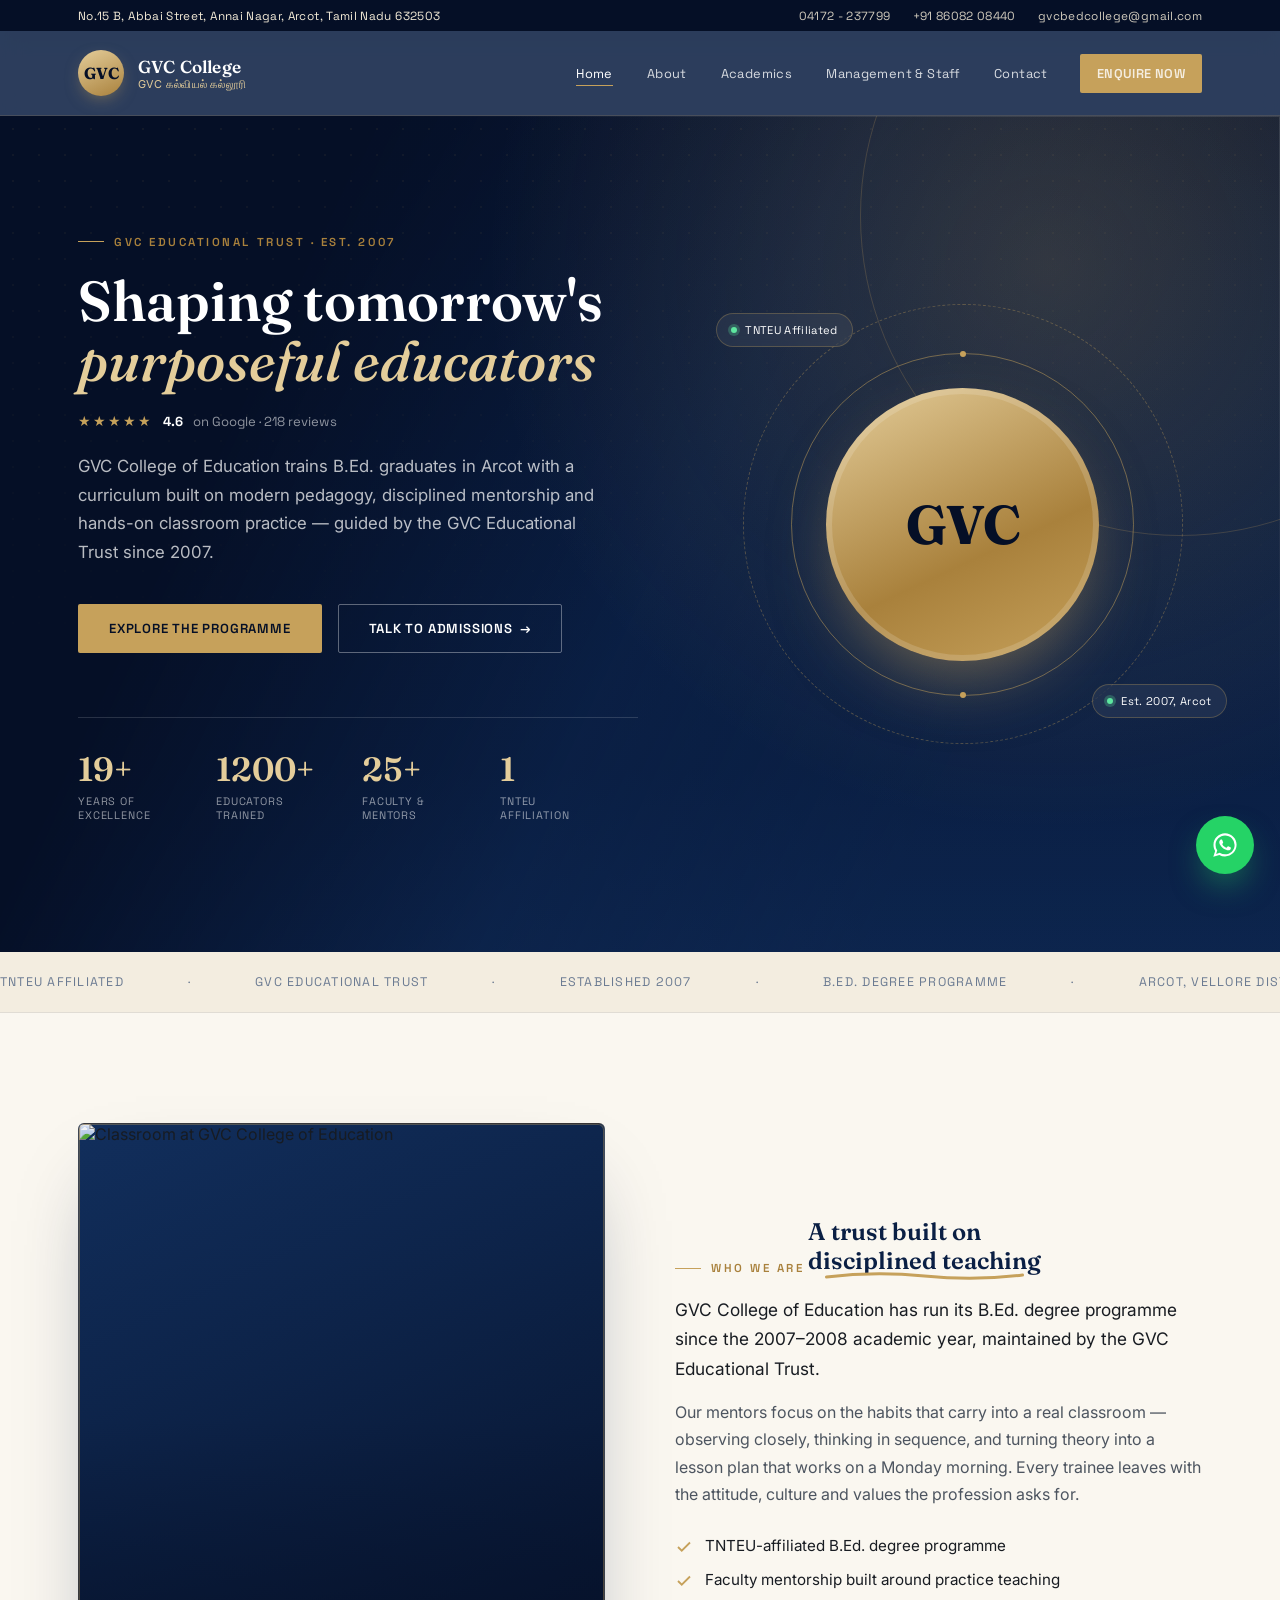
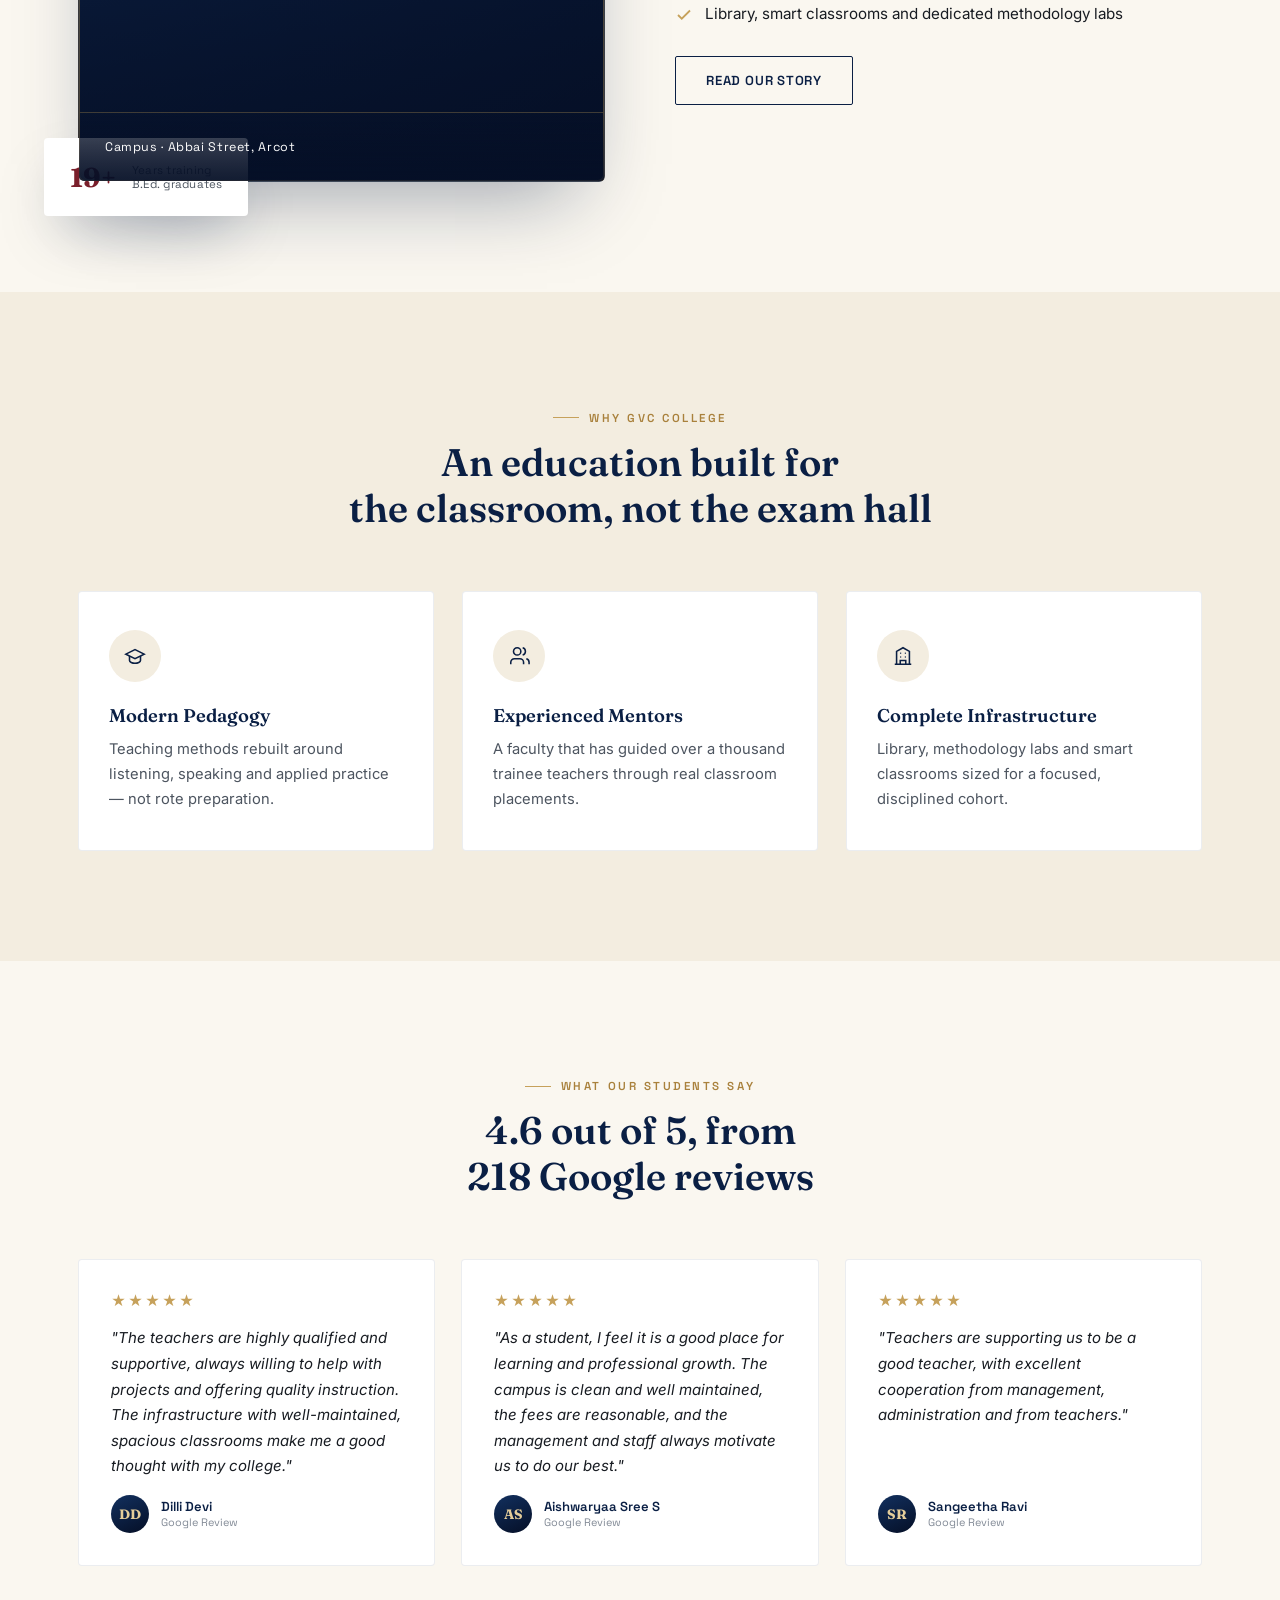
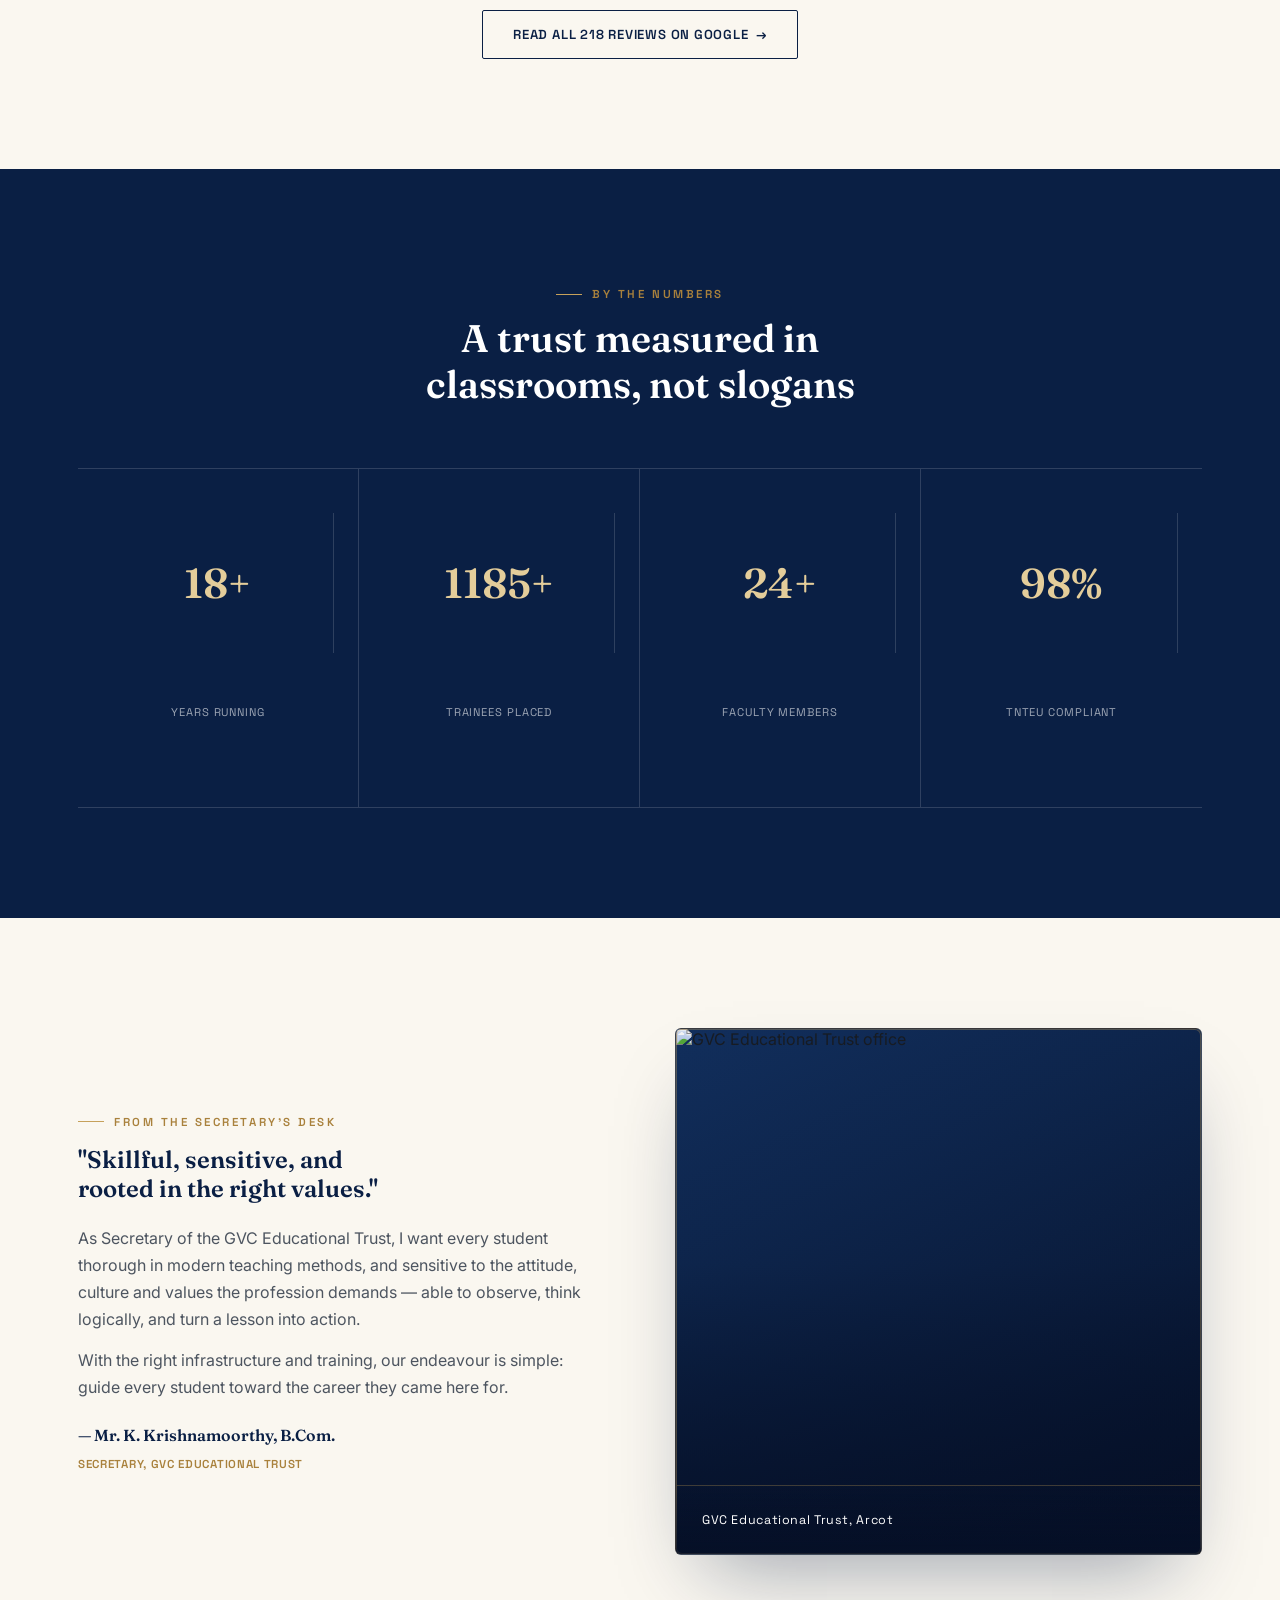
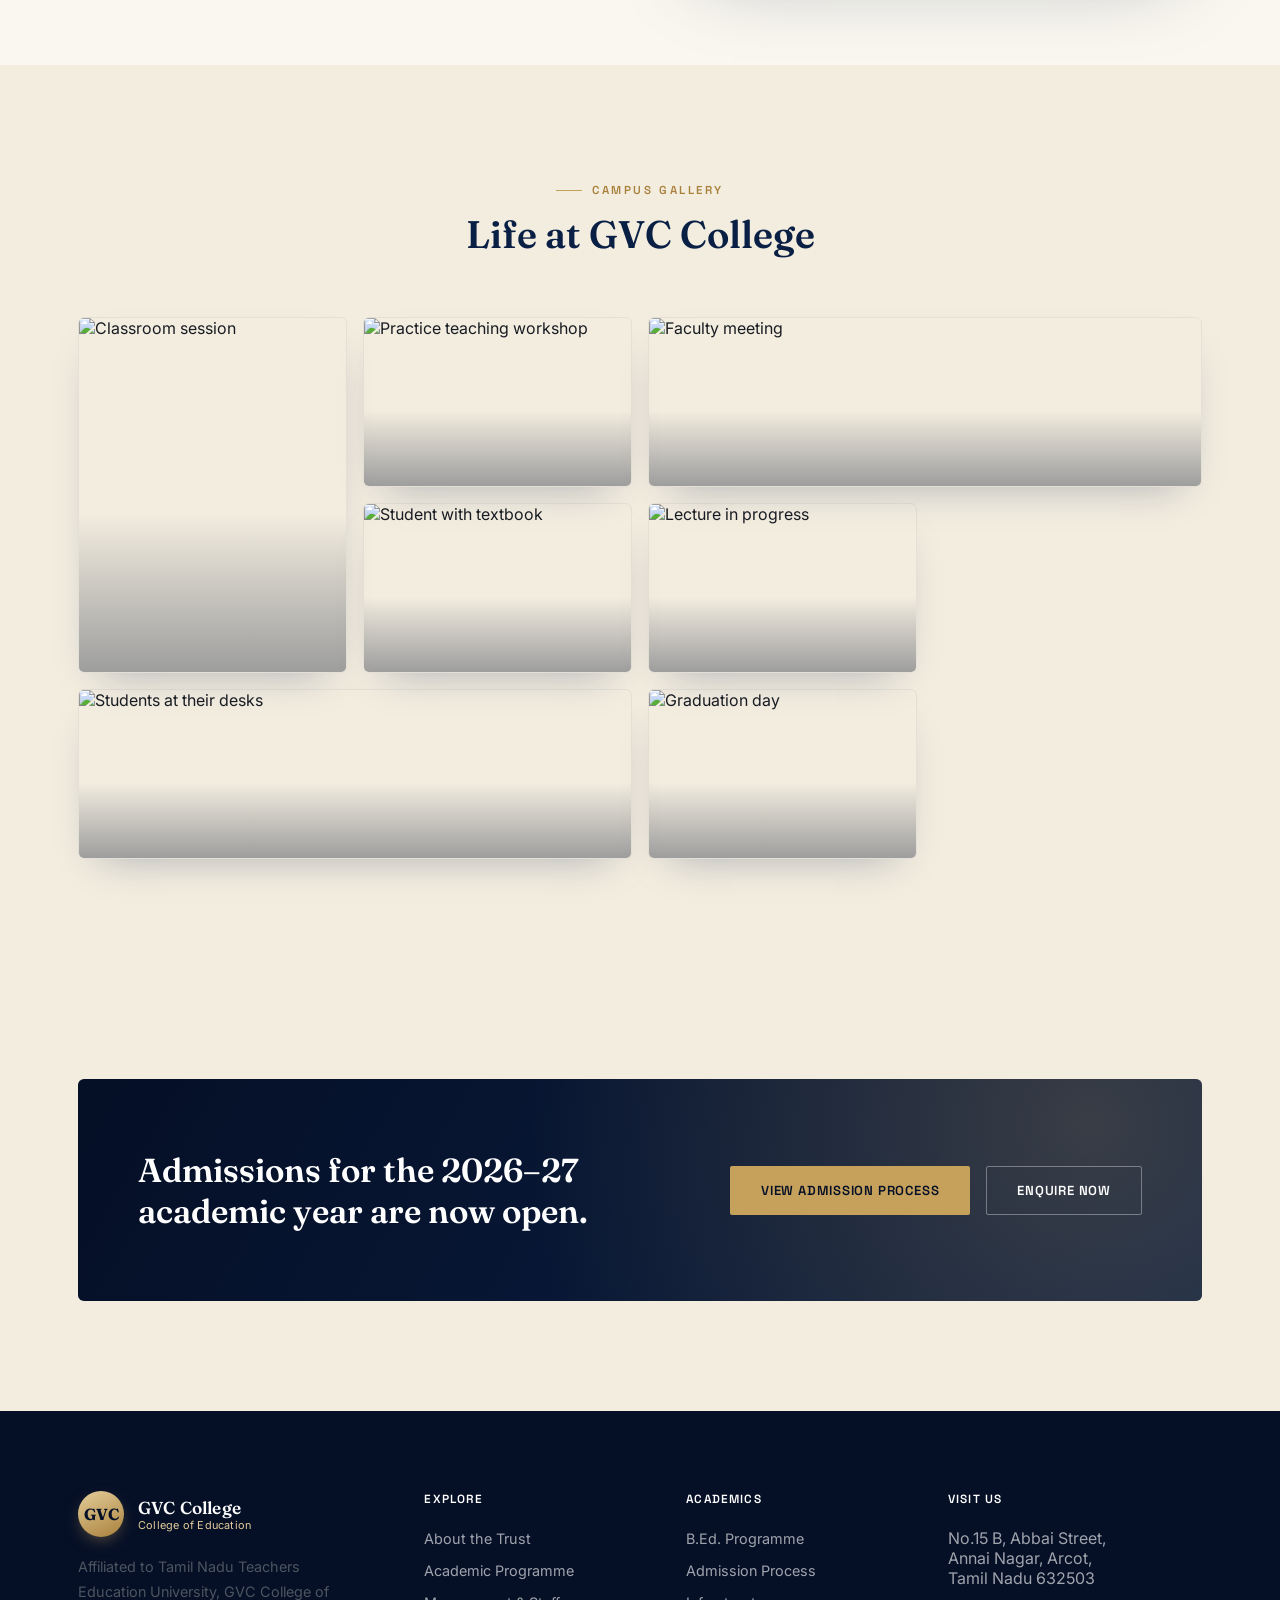
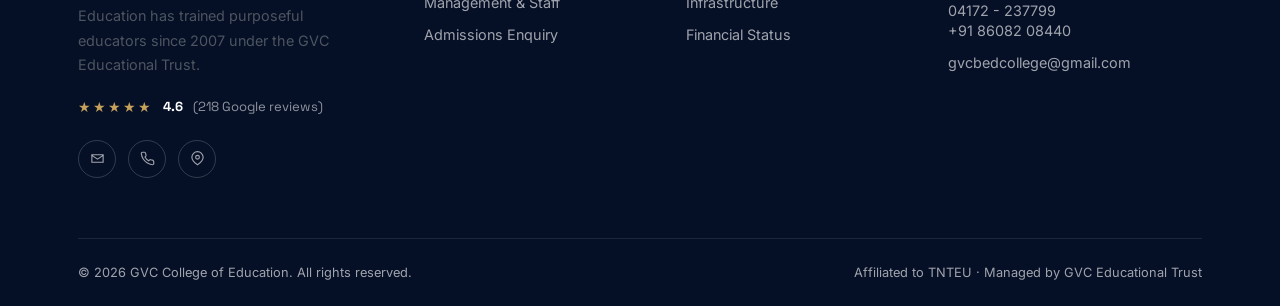
==== commit 1edb6ef4: "modified to look cool" ====
--- a/index.html
+++ b/index.html
@@ -17,6 +17,7 @@
     <span>No.15 B, Abbai Street, Annai Nagar, Arcot, Tamil Nadu 632503</span>
     <div class="contact-links">
       <a href="tel:04172237799">04172&nbsp;-&nbsp;237799</a>
+      <a href="tel:+918608208440">+91&nbsp;86082&nbsp;08440</a>
       <a href="mailto:gvcbedcollege@gmail.com">gvcbedcollege@gmail.com</a>
     </div>
   </div>
@@ -46,6 +47,7 @@
 
 
 <section class="hero">
+  <div class="hero-photo-bg"><img src="https://images.unsplash.com/photo-1709290749293-c6152a187b14?w=1200&q=80&auto=format&fit=crop&fm=jpg" alt="" loading="eager"></div>
   <div class="bg-grid"></div>
   <div class="ring" style="width:640px;height:640px;top:-220px;right:-220px;"></div>
   <div class="container hero-grid">
@@ -95,7 +97,7 @@
   <div class="container split">
     <div class="split-media reveal">
       <div class="frame-card">
-        <div class="pattern"></div>
+        <img src="https://images.unsplash.com/photo-1636772523547-5577d04e8dc1?w=1200&q=80&auto=format&fit=crop&fm=jpg" alt="Classroom at GVC College of Education" loading="lazy">
         <div class="cap">Campus &middot; Abbai Street, Arcot</div>
       </div>
       <div class="floating-card">
@@ -205,13 +207,32 @@
         <h2 style="margin-top:16px;">"Skillful, sensitive, and<br>rooted in the right values."</h2>
         <p style="margin-top:22px;">As Secretary of the GVC Educational Trust, I want every student thorough in modern teaching methods, and sensitive to the attitude, culture and values the profession demands &mdash; able to observe, think logically, and turn a lesson into action.</p>
         <p style="margin-top:14px;">With the right infrastructure and training, our endeavour is simple: guide every student toward the career they came here for.</p>
+        <p style="margin-top:20px;font-family:var(--font-display);font-weight:600;color:var(--navy-900);">&mdash; Mr. K. Krishnamoorthy, B.Com.<br><span style="font-family:var(--font-utility);font-size:.72rem;letter-spacing:.06em;text-transform:uppercase;color:var(--gold-600);font-weight:600;">Secretary, GVC Educational Trust</span></p>
       </div>
       <div class="split-media reveal">
         <div class="frame-card" style="aspect-ratio:1/1;">
-          <div class="pattern"></div>
-          <div class="cap">Secretary &middot; GVC Educational Trust</div>
-        </div>
-      </div>
+          <img src="https://images.unsplash.com/photo-1722573783625-eceb04251036?w=1200&q=80&auto=format&fit=crop&fm=jpg" alt="GVC Educational Trust office" loading="lazy">
+          <div class="cap">GVC Educational Trust, Arcot</div>
+        </div>
+      </div>
+    </div>
+  </div>
+</section>
+
+<section class="bg-cream">
+  <div class="container">
+    <div class="section-head center reveal">
+      <span class="eyebrow">Campus Gallery</span>
+      <h2>Life at GVC College</h2>
+    </div>
+    <div class="gallery-grid reveal">
+      <a class="tall"><img src="https://images.unsplash.com/photo-1650192139655-77eb926ec6fa?w=1200&q=80&auto=format&fit=crop&fm=jpg" alt="Classroom session" loading="lazy"></a>
+      <a><img src="https://images.unsplash.com/photo-1686624386665-4cd01b96d0f6?w=1200&q=80&auto=format&fit=crop&fm=jpg" alt="Practice teaching workshop" loading="lazy"></a>
+      <a class="wide"><img src="https://images.unsplash.com/photo-1722573783625-eceb04251036?w=1200&q=80&auto=format&fit=crop&fm=jpg" alt="Faculty meeting" loading="lazy"></a>
+      <a><img src="https://images.unsplash.com/photo-1571260899304-425eee4c7efc?w=1200&q=80&auto=format&fit=crop&fm=jpg" alt="Student with textbook" loading="lazy"></a>
+      <a><img src="https://images.unsplash.com/photo-1654366677760-b1aaa51b9e02?w=1200&q=80&auto=format&fit=crop&fm=jpg" alt="Lecture in progress" loading="lazy"></a>
+      <a class="wide"><img src="https://images.unsplash.com/photo-1719159381916-062fa9f435a6?w=1200&q=80&auto=format&fit=crop&fm=jpg" alt="Students at their desks" loading="lazy"></a>
+      <a><img src="https://images.unsplash.com/photo-1495995424756-6a5a3f9e7543?w=1200&q=80&auto=format&fit=crop&fm=jpg" alt="Graduation day" loading="lazy"></a>
     </div>
   </div>
 </section>
@@ -271,7 +292,7 @@
         <h4>Visit Us</h4>
         <ul>
           <li>No.15 B, Abbai Street,<br>Annai Nagar, Arcot,<br>Tamil Nadu 632503</li>
-          <li><a href="tel:04172237799">04172 - 237799</a></li>
+          <li><a href="tel:04172237799">04172 - 237799</a><br><a href="tel:+918608208440">+91 86082 08440</a></li>
           <li><a href="mailto:gvcbedcollege@gmail.com">gvcbedcollege@gmail.com</a></li>
         </ul>
       </div>
--- a/assets/style.css
+++ b/assets/style.css
@@ -138,6 +138,63 @@
   transform:translateY(-3px);
 }
 
+/* ---------- structured detail cards (replaces plain key/value rows) ---------- */
+.detail-grid{
+  display:grid;
+  grid-template-columns:repeat(auto-fill, minmax(260px, 1fr));
+  gap:16px;
+}
+.detail-card{
+  display:flex;gap:16px;align-items:flex-start;
+  background:var(--white);
+  border:1px solid rgba(10,31,68,.08);
+  border-radius:6px;
+  padding:20px 22px;
+  transition:transform .4s var(--ease), box-shadow .4s var(--ease), border-color .3s;
+}
+.detail-card:hover{transform:translateY(-4px);box-shadow:0 22px 44px -22px rgba(10,31,68,.28);border-color:transparent;}
+.detail-card .dicon{
+  width:38px;height:38px;border-radius:50%;flex-shrink:0;
+  background:var(--cream-100);
+  display:grid;place-items:center;color:var(--navy-900);
+}
+.detail-card.unavailable .dicon{background:rgba(122,31,43,.1);color:var(--maroon-700);}
+.detail-card .dbody .dk{
+  font-family:var(--font-utility);font-size:.7rem;letter-spacing:.04em;text-transform:uppercase;
+  color:var(--gold-600);font-weight:600;
+}
+.detail-card .dbody .dv{font-size:.92rem;color:var(--ink-900);margin-top:5px;line-height:1.4;}
+.bg-navy .detail-card{background:rgba(255,255,255,.04);border-color:rgba(198,161,91,.2);}
+.bg-navy .detail-card .dicon{background:rgba(198,161,91,.14);color:var(--gold-300);}
+.bg-navy .detail-card .dbody .dv{color:rgba(255,255,255,.75);}
+
+/* ---------- percentage stat bars ---------- */
+.stat-bars{display:flex;flex-direction:column;gap:20px;}
+.stat-bar-row .sb-top{display:flex;justify-content:space-between;align-items:baseline;margin-bottom:8px;}
+.stat-bar-row .sb-label{font-family:var(--font-utility);font-size:.78rem;letter-spacing:.03em;color:var(--ink-900);font-weight:600;}
+.stat-bar-row .sb-value{font-family:var(--font-display);font-size:1.15rem;color:var(--navy-900);font-weight:700;}
+.stat-bar-track{height:10px;border-radius:20px;background:var(--cream-100);overflow:hidden;}
+.stat-bar-fill{
+  height:100%;border-radius:20px;
+  background:linear-gradient(90deg,var(--gold-500),var(--maroon-700));
+  width:0;
+  transition:width 1.4s var(--ease);
+}
+.stat-bar-row.in-view .stat-bar-fill{width:var(--pct);}
+.bg-navy .stat-bar-track{background:rgba(255,255,255,.12);}
+.bg-navy .stat-bar-row .sb-label{color:rgba(255,255,255,.8);}
+.bg-navy .stat-bar-row .sb-value{color:var(--gold-300);}
+
+/* ---------- eligibility ratio cards ---------- */
+.ratio-grid{display:grid;grid-template-columns:repeat(auto-fill, minmax(150px,1fr));gap:14px;}
+.ratio-card{
+  background:var(--white);border:1px solid rgba(10,31,68,.08);border-radius:6px;
+  padding:20px;text-align:center;
+}
+.ratio-card .ryear{font-family:var(--font-utility);font-size:.68rem;letter-spacing:.06em;text-transform:uppercase;color:var(--gold-600);font-weight:600;}
+.ratio-card .rfrac{font-family:var(--font-display);font-size:1.6rem;font-weight:700;color:var(--navy-900);margin-top:8px;}
+.ratio-card .rsub{font-size:.74rem;color:var(--ink-400);margin-top:4px;}
+
 /* ---------- rating chip ---------- */
 .rating-chip{
   display:inline-flex;align-items:center;gap:10px;
@@ -188,6 +245,16 @@
 .badge-pill svg{color:var(--maroon-700);flex-shrink:0;}
 .bg-navy .badge-pill{background:rgba(255,255,255,.06);border-color:rgba(198,161,91,.3);color:var(--white);}
 .bg-navy .badge-pill svg{color:var(--gold-500);}
+
+/* ---------- simple info table (key/value) ---------- */
+.info-table{border-top:1px solid rgba(10,31,68,.1);}
+.info-table .irow{
+  display:grid;grid-template-columns:280px 1fr;gap:24px;
+  padding:20px 4px;border-bottom:1px solid rgba(10,31,68,.1);
+}
+.info-table .ik{font-family:var(--font-utility);font-size:.78rem;letter-spacing:.04em;text-transform:uppercase;color:var(--gold-600);font-weight:600;}
+.info-table .iv{font-size:.95rem;color:var(--ink-900);}
+@media (max-width:640px){.info-table .irow{grid-template-columns:1fr;gap:6px;}}
 
 /* ---------- testimonials ---------- */
 .testimonial-grid{display:grid;grid-template-columns:repeat(3,1fr);gap:26px;}
@@ -214,6 +281,60 @@
 .testimonial-foot .tmeta{font-family:var(--font-utility);font-size:.68rem;color:var(--ink-400);}
 @media (max-width:980px){.testimonial-grid{grid-template-columns:1fr 1fr;}}
 @media (max-width:640px){.testimonial-grid{grid-template-columns:1fr;}}
+
+/* ---------- photo gallery grid ---------- */
+.gallery-grid{
+  display:grid;
+  grid-template-columns:repeat(4,1fr);
+  grid-auto-rows:170px;
+  gap:16px;
+}
+.gallery-grid a{
+  position:relative;border-radius:6px;overflow:hidden;
+  grid-column:span 1;grid-row:span 1;
+  box-shadow:0 18px 40px -22px rgba(10,31,68,.35);
+  border:1px solid rgba(10,31,68,.06);
+}
+.gallery-grid a.tall{grid-row:span 2;}
+.gallery-grid a.wide{grid-column:span 2;}
+.gallery-grid img{
+  width:100%;height:100%;object-fit:cover;object-position:center 35%;
+  transition:transform .7s var(--ease);
+  display:block;
+}
+.gallery-grid a::before{
+  content:'';position:absolute;inset:0;z-index:1;pointer-events:none;
+  box-shadow:inset 0 0 0 1px rgba(198,161,91,0);
+  transition:box-shadow .4s;
+}
+.gallery-grid a:hover::before{box-shadow:inset 0 0 0 2px rgba(198,161,91,.7);}
+.gallery-grid a::after{
+  content:'';position:absolute;inset:0;
+  background:linear-gradient(180deg, rgba(5,15,38,0) 55%, rgba(5,15,38,.65) 100%);
+  opacity:.55;transition:opacity .4s;
+}
+.gallery-grid a:hover::after{opacity:.15;}
+.gallery-grid a:hover img{transform:scale(1.08);}
+@media (max-width:820px){
+  .gallery-grid{grid-template-columns:repeat(2,1fr);grid-auto-rows:150px;}
+}
+
+/* ---------- hero background photo ---------- */
+.hero-photo-bg{
+  position:absolute;inset:0;z-index:0;
+}
+.hero-photo-bg img{
+  width:100%;height:100%;object-fit:cover;object-position:center 30%;
+  opacity:.4;
+  filter:saturate(1.05);
+}
+.hero-photo-bg::after{
+  content:'';position:absolute;inset:0;
+  background:
+    radial-gradient(circle at 82% 18%, rgba(198,161,91,.18), transparent 45%),
+    linear-gradient(115deg, var(--navy-950) 22%, rgba(10,31,68,.55) 52%, rgba(10,31,68,.35) 75%),
+    linear-gradient(180deg, rgba(5,15,38,.35), var(--navy-900) 78%, var(--navy-800) 120%);
+}
 
 /* ---------- reveal-on-scroll ---------- */
 .reveal{
@@ -541,12 +662,29 @@
 .split-media{position:relative;}
 .frame-card{
   position:relative;
-  border-radius:4px;
+  border-radius:6px;
   overflow:hidden;
   aspect-ratio:4/5;
   background:linear-gradient(155deg,var(--navy-800),var(--navy-950));
   display:flex;align-items:flex-end;
   box-shadow:0 40px 80px -30px rgba(10,31,68,.4);
+  border:1px solid rgba(198,161,91,.25);
+}
+.frame-card img{
+  position:absolute;inset:0;width:100%;height:100%;
+  object-fit:cover;object-position:center 30%;
+  transition:transform .8s var(--ease);
+  display:block;
+}
+.frame-card:hover img{transform:scale(1.06);}
+.frame-card::before{
+  content:'';position:absolute;inset:0;z-index:1;
+  background:linear-gradient(180deg, rgba(5,15,38,.05) 45%, rgba(5,15,38,.82) 100%);
+}
+.frame-card::after{
+  content:'';position:absolute;inset:0;z-index:1;pointer-events:none;
+  box-shadow:inset 0 0 0 1px rgba(198,161,91,.35);
+  border-radius:6px;
 }
 .frame-card .pattern{
   position:absolute;inset:0;
@@ -658,18 +796,64 @@
   position:relative;overflow:hidden;
   display:grid;place-items:center;
 }
-.person-photo .mono{
-  font-family:var(--font-display);font-size:2.6rem;color:rgba(255,255,255,.16);font-weight:700;
-}
-.person-photo::after{
-  content:'';position:absolute;inset:0;
-  background-image:repeating-linear-gradient(115deg, rgba(198,161,91,.08) 0 2px, transparent 2px 22px);
+.person-photo img{
+  position:absolute;inset:0;width:100%;height:100%;object-fit:cover;
+  transition:transform .7s var(--ease);
+}
+.person-card:hover .person-photo img{transform:scale(1.07);}
+.person-photo.has-photo::before{
+  content:'';position:absolute;inset:0;z-index:1;
+  background:linear-gradient(180deg, rgba(5,15,38,0) 55%, rgba(5,15,38,.75) 100%);
+}
+.person-photo .mono-badge{
+  position:relative;z-index:2;
+  width:84px;height:84px;border-radius:50%;
+  display:grid;place-items:center;
+  background:linear-gradient(155deg,var(--gold-300),var(--gold-600));
+  box-shadow:0 16px 34px -12px rgba(198,161,91,.55), inset 0 0 0 4px rgba(255,255,255,.18);
+}
+.person-photo .mono-badge span{
+  font-family:var(--font-display);font-size:1.9rem;font-weight:700;color:var(--navy-950);
 }
 .person-info{padding:20px;}
 .person-info .pname{font-family:var(--font-display);font-size:1.02rem;color:var(--navy-900);font-weight:600;}
 .person-info .prole{font-family:var(--font-utility);font-size:.68rem;letter-spacing:.06em;text-transform:uppercase;color:var(--gold-600);margin-top:6px;}
 @media (max-width:980px){.people-grid{grid-template-columns:1fr 1fr;}}
 @media (max-width:560px){.people-grid{grid-template-columns:1fr;}}
+
+/* ---------- compact staff directory chips (scannable at a glance) ---------- */
+.staff-grid{
+  display:grid;
+  grid-template-columns:repeat(auto-fill, minmax(240px, 1fr));
+  gap:16px;
+}
+.staff-chip{
+  display:flex;align-items:center;gap:14px;
+  background:var(--white);
+  border:1px solid rgba(10,31,68,.08);
+  border-radius:6px;
+  padding:16px 18px;
+  transition:transform .4s var(--ease), box-shadow .4s var(--ease), border-color .3s;
+}
+.staff-chip:hover{
+  transform:translateY(-4px);
+  box-shadow:0 22px 44px -22px rgba(10,31,68,.28);
+  border-color:transparent;
+}
+.staff-avatar{
+  width:50px;height:50px;border-radius:50%;flex-shrink:0;
+  display:grid;place-items:center;
+  background:linear-gradient(155deg,var(--gold-300),var(--gold-600));
+  box-shadow:0 10px 22px -10px rgba(198,161,91,.55);
+}
+.staff-avatar span{font-family:var(--font-display);font-weight:700;font-size:.92rem;color:var(--navy-950);}
+.staff-chip.dark .staff-avatar{background:linear-gradient(155deg,var(--navy-700),var(--navy-950));border:1px solid rgba(198,161,91,.4);}
+.staff-chip.dark .staff-avatar span{color:var(--gold-300);}
+.staff-body{min-width:0;}
+.staff-body .sname{font-family:var(--font-display);font-weight:600;font-size:.92rem;color:var(--navy-900);line-height:1.3;}
+.staff-body .srole{font-family:var(--font-utility);font-size:.64rem;letter-spacing:.05em;text-transform:uppercase;color:var(--gold-600);margin-top:4px;font-weight:600;}
+.staff-body .squal{font-size:.76rem;color:var(--ink-400);margin-top:3px;line-height:1.4;}
+@media (max-width:560px){.staff-grid{grid-template-columns:1fr;}}
 
 /* ---------- programs table ---------- */
 .programs{display:grid;gap:1px;background:rgba(10,31,68,.08);border:1px solid rgba(10,31,68,.08);}
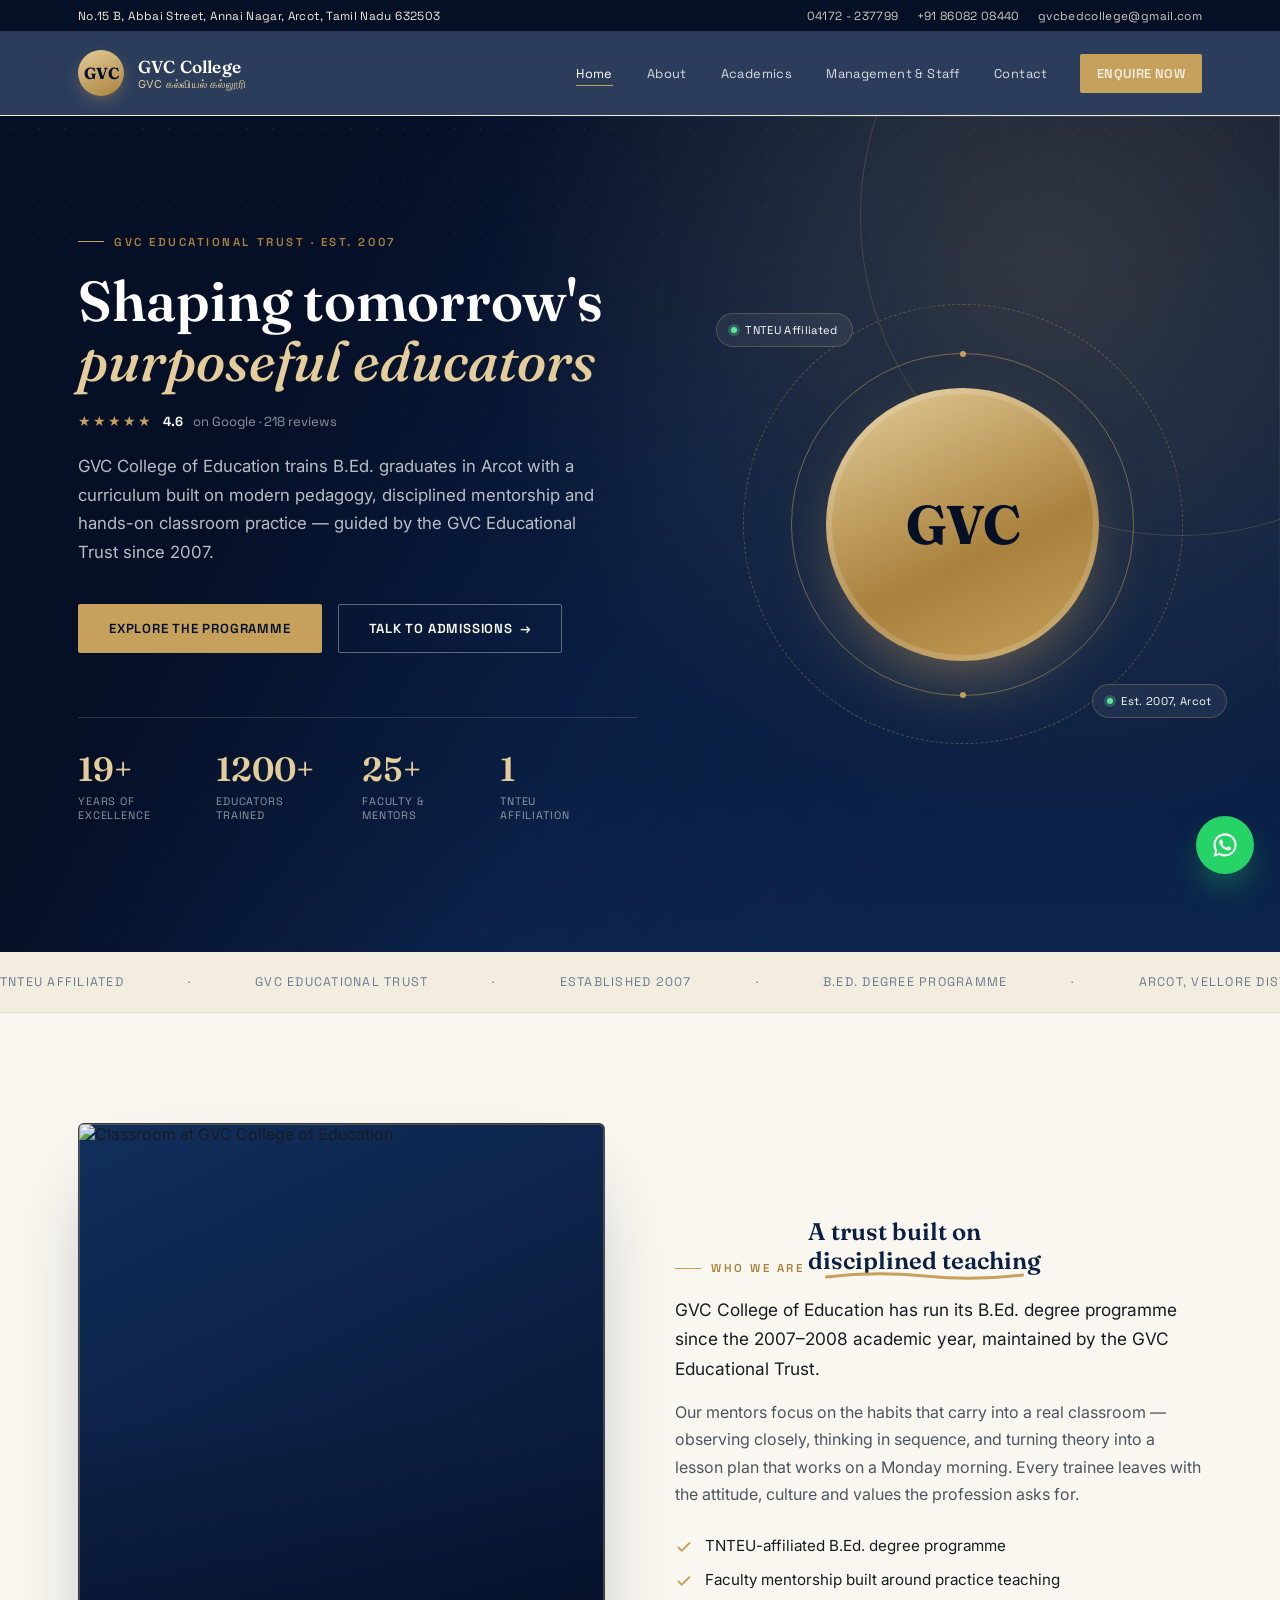
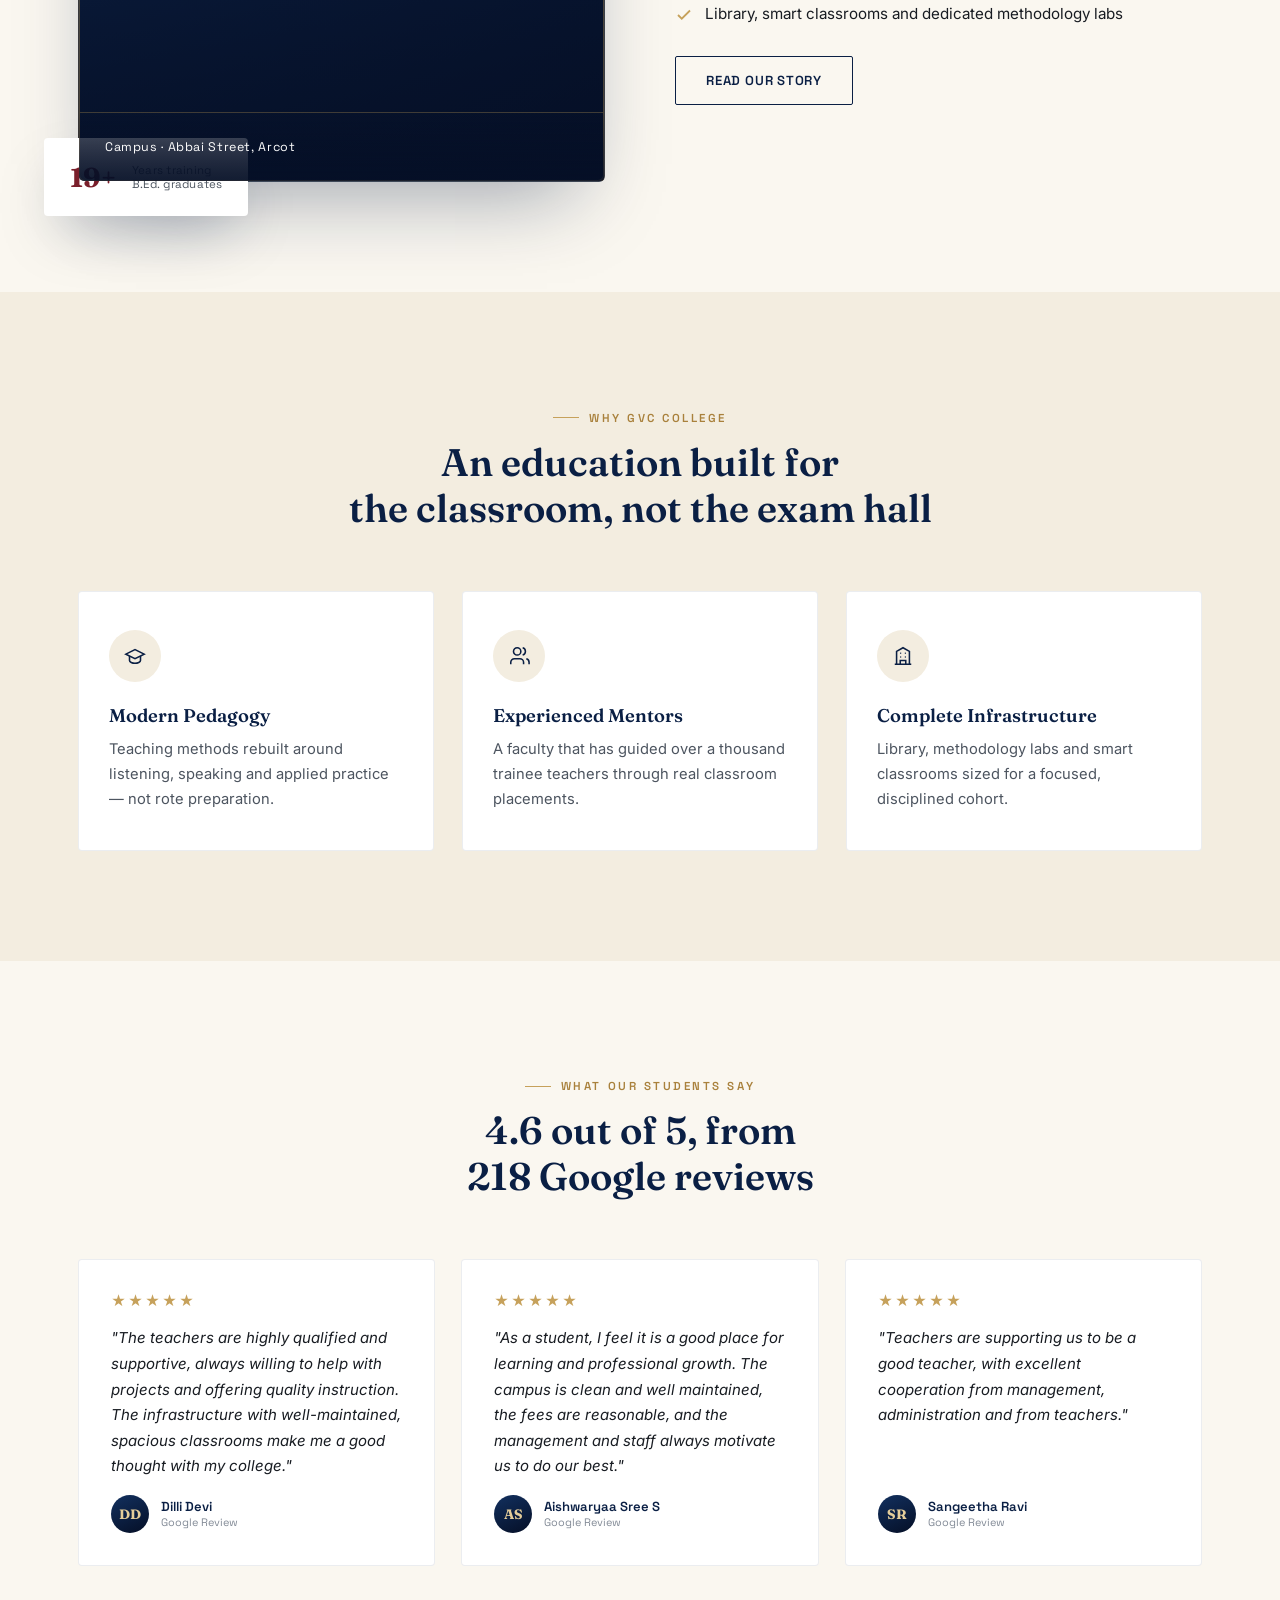
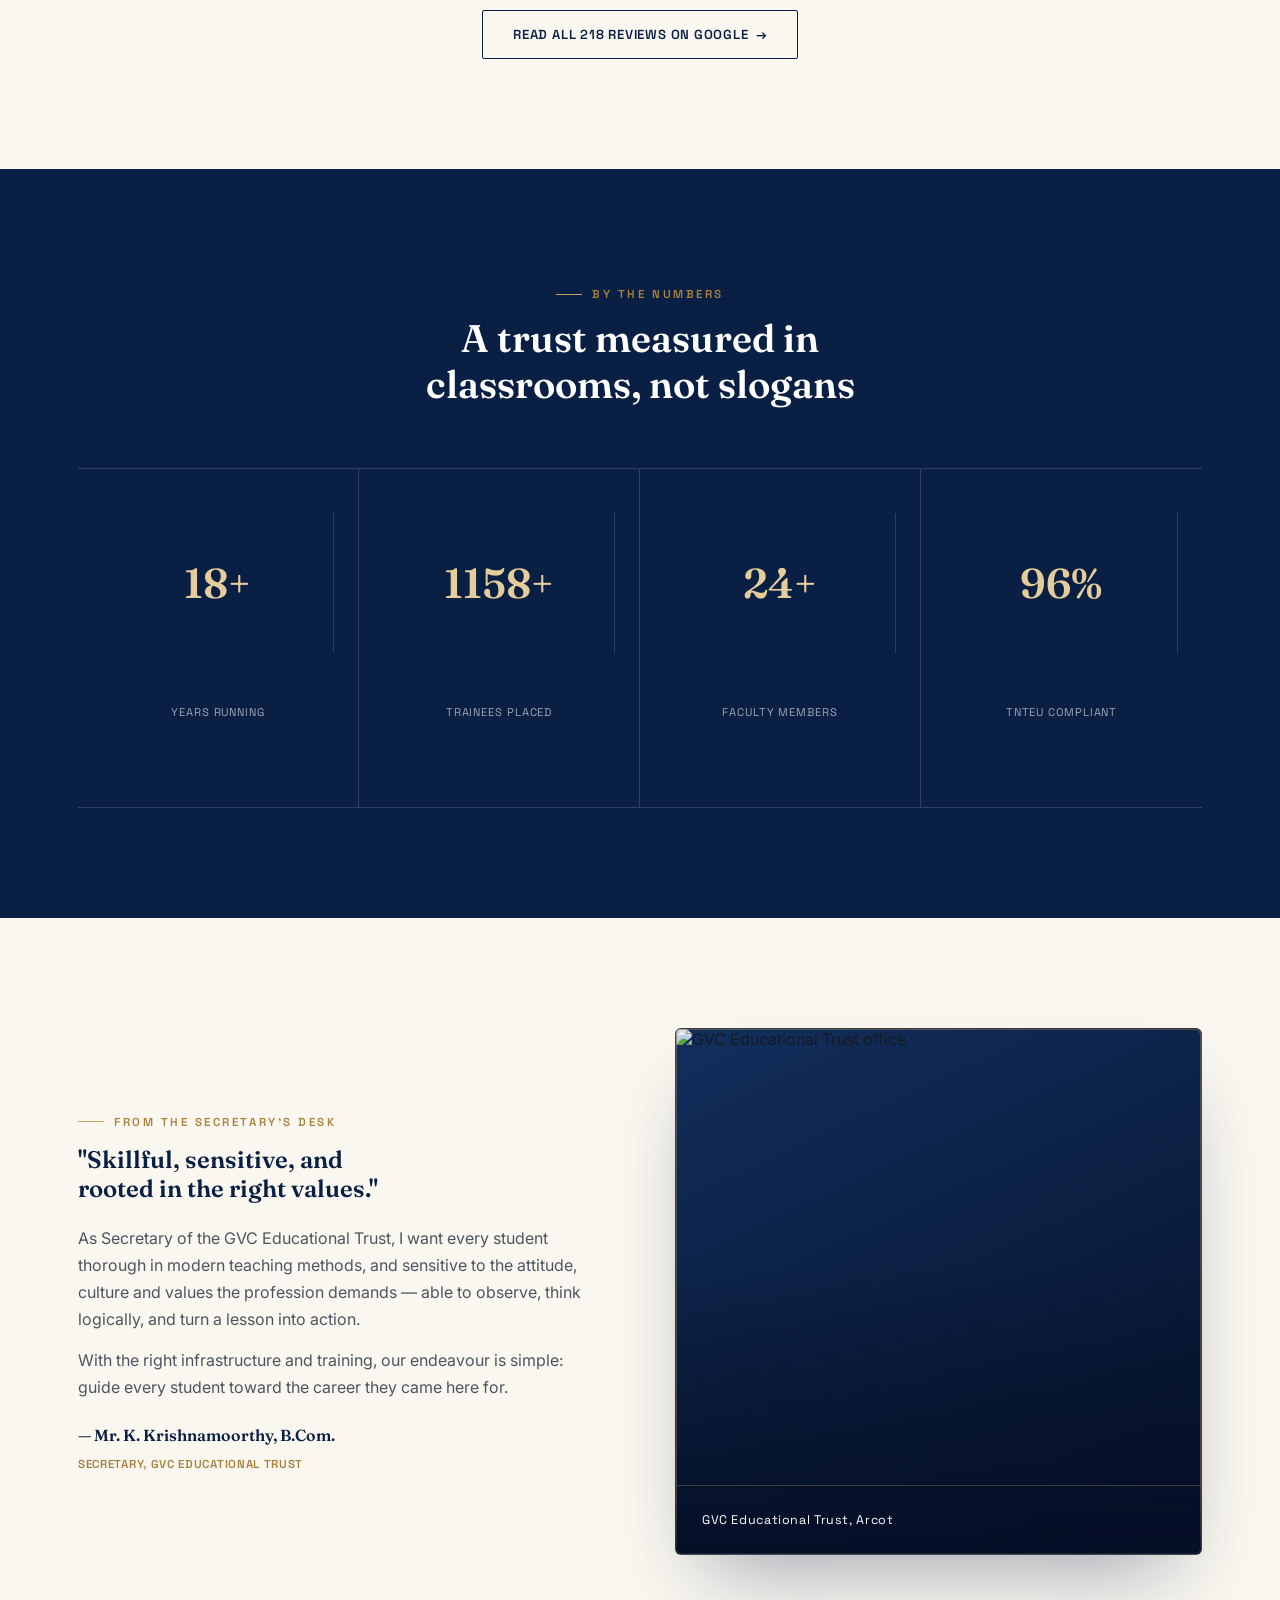
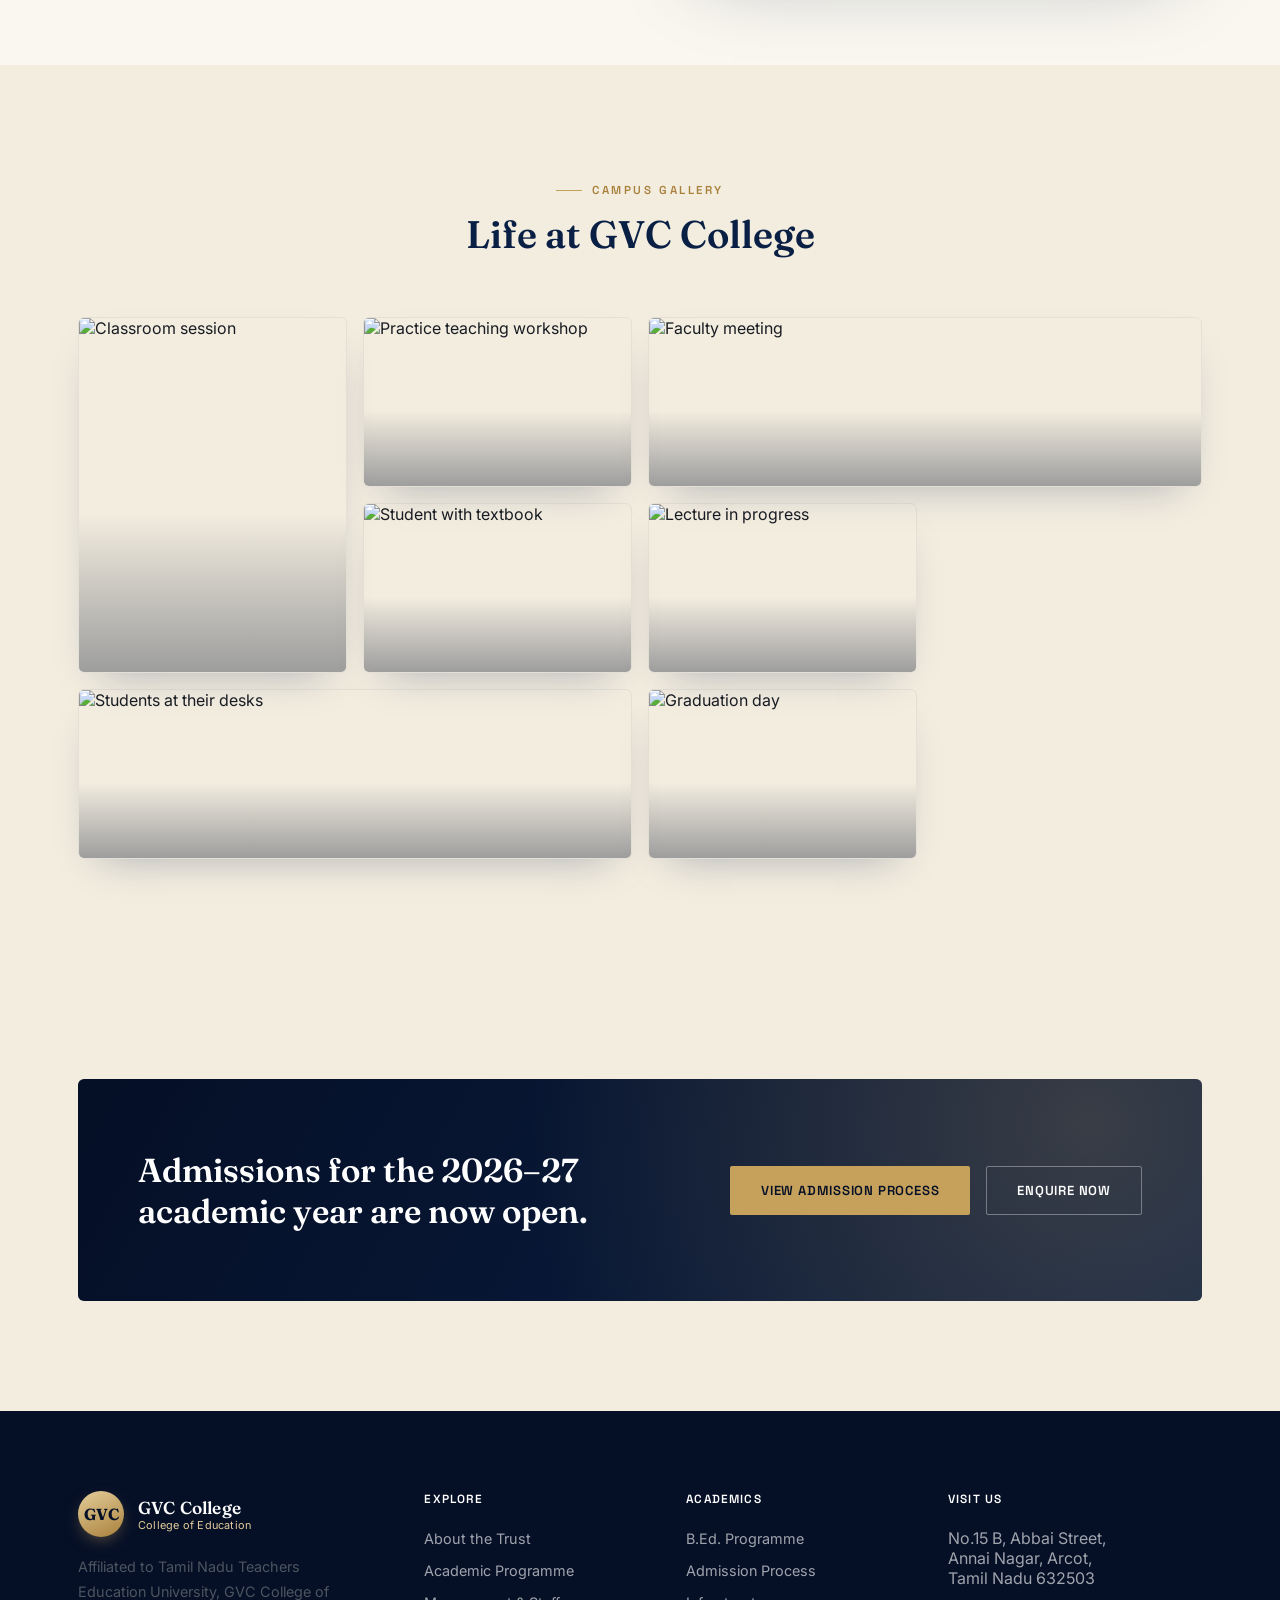
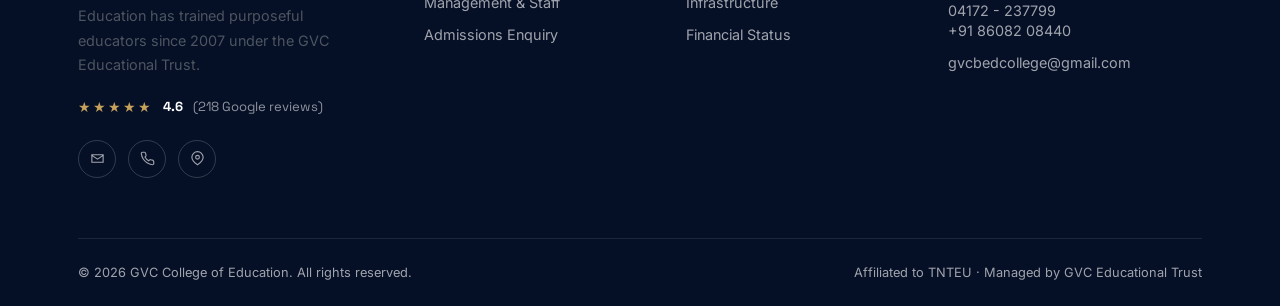
==== commit b6f61fa6: "final" ====
--- a/index.html
+++ b/index.html
@@ -14,7 +14,7 @@
 
 <div class="topbar">
   <div class="container">
-    <span>No.15 B, Abbai Street, Annai Nagar, Arcot, Tamil Nadu 632503</span>
+    <span class="address">No.15 B, Abbai Street, Annai Nagar, Arcot, Tamil Nadu 632503</span>
     <div class="contact-links">
       <a href="tel:04172237799">04172&nbsp;-&nbsp;237799</a>
       <a href="tel:+918608208440">+91&nbsp;86082&nbsp;08440</a>
@@ -24,6 +24,7 @@
 </div>
 
 <header class="site-header">
+  <div class="header-glass"></div>
   <div class="container">
     <a href="index.html" class="brand">
       <div class="brand-mark">GVC</div>
--- a/assets/style.css
+++ b/assets/style.css
@@ -387,21 +387,29 @@
 }
 .topbar a{opacity:.85;transition:opacity .3s;}
 .topbar a:hover{opacity:1;color:var(--gold-300);}
-.topbar .contact-links{display:flex;gap:22px;}
+.topbar .contact-links{display:flex;gap:18px;flex-wrap:wrap;}
+@media (max-width:640px){
+  .topbar .address{display:none;}
+  .topbar .container{justify-content:center;}
+}
 
 .site-header{
   position:sticky;top:0;z-index:500;
+  border-bottom:1px solid rgba(198,161,91,.18);
+}
+.site-header .header-glass{
+  position:absolute;inset:0;z-index:0;
   background:rgba(10,31,68,.86);
   backdrop-filter:blur(14px) saturate(140%);
   -webkit-backdrop-filter:blur(14px) saturate(140%);
-  border-bottom:1px solid rgba(198,161,91,.18);
-  transition:background .4s;
 }
 .site-header .container{
+  position:relative;z-index:1;
   display:flex;align-items:center;justify-content:space-between;
   height:84px;
-}
-.brand{display:flex;align-items:center;gap:14px;}
+  gap:16px;
+}
+.brand{display:flex;align-items:center;gap:14px;min-width:0;flex-shrink:1;}
 .brand-mark{
   width:46px;height:46px;flex-shrink:0;
   border-radius:50%;
@@ -413,22 +421,26 @@
   font-size:1rem;
   box-shadow:0 6px 18px -6px rgba(198,161,91,.6);
 }
-.brand-text{color:var(--white);}
+.brand-text{color:var(--white);min-width:0;}
 .brand-text .name{
   font-family:var(--font-display);
   font-size:1.08rem;
   font-weight:600;
   letter-spacing:.01em;
   color:var(--white);
+  white-space:nowrap;
 }
 .brand-text .sub{
   font-family:var(--font-body);
   font-size:.68rem;
   letter-spacing:.02em;
   color:var(--gold-300);
-}
-
-nav.main-nav{display:flex;align-items:center;gap:2px;}
+  white-space:nowrap;
+  overflow:hidden;
+  text-overflow:ellipsis;
+}
+
+nav.main-nav{display:flex;align-items:center;gap:2px;flex-shrink:0;}
 nav.main-nav a{
   font-family:var(--font-utility);
   font-size:.8rem;
@@ -437,6 +449,7 @@
   padding:10px 16px;
   position:relative;
   transition:color .3s;
+  white-space:nowrap;
 }
 nav.main-nav a::after{
   content:'';
@@ -448,10 +461,11 @@
 nav.main-nav a:hover,nav.main-nav a.active{color:var(--white);}
 nav.main-nav a:hover::after,nav.main-nav a.active::after{transform:scaleX(1);}
 
-.nav-cta{margin-left:14px;}
+.nav-cta{margin-left:14px;white-space:nowrap;}
 .nav-toggle{
   display:none;
   width:42px;height:42px;
+  flex-shrink:0;
   border:1px solid rgba(255,255,255,.25);
   background:none;
   border-radius:50%;
@@ -468,7 +482,7 @@
 .nav-toggle.open span::before{transform:translateY(6px) rotate(45deg);}
 .nav-toggle.open span::after{transform:translateY(-6px) rotate(-45deg);}
 
-@media (max-width: 980px){
+@media (max-width: 1180px){
   nav.main-nav{
     position:fixed;top:0;right:0;bottom:0;
     width:min(320px,84vw);
@@ -480,11 +494,20 @@
     transform:translateX(100%);
     transition:transform .5s var(--ease);
     box-shadow:-20px 0 60px rgba(0,0,0,.35);
+    z-index:600;
   }
   nav.main-nav.open{transform:translateX(0);}
-  nav.main-nav a{padding:14px 4px;border-bottom:1px solid rgba(255,255,255,.08);}
+  nav.main-nav a{padding:14px 4px;border-bottom:1px solid rgba(255,255,255,.08);white-space:normal;}
   .nav-cta{margin-left:4px;margin-top:14px;}
   .nav-toggle{display:block;}
+}
+
+@media (max-width: 480px){
+  .site-header .container{height:72px;}
+  .brand-mark{width:38px;height:38px;font-size:.85rem;}
+  .brand-text .name{font-size:.95rem;}
+  .brand-text .sub{font-size:.6rem;max-width:150px;}
+  .nav-toggle{width:38px;height:38px;}
 }
 
 /* ============================================================
@@ -822,6 +845,28 @@
 @media (max-width:560px){.people-grid{grid-template-columns:1fr;}}
 
 /* ---------- compact staff directory chips (scannable at a glance) ---------- */
+.spotlight-card{
+  display:flex;align-items:center;gap:26px;
+  background:var(--white);
+  border:1px solid rgba(10,31,68,.08);
+  border-radius:8px;
+  padding:28px 32px;
+  max-width:480px;
+  box-shadow:0 30px 60px -30px rgba(10,31,68,.25);
+}
+.spotlight-card .sp-avatar{
+  width:84px;height:84px;border-radius:50%;flex-shrink:0;
+  display:grid;place-items:center;
+  background:linear-gradient(155deg,var(--gold-300),var(--gold-600));
+  box-shadow:0 16px 34px -12px rgba(198,161,91,.55), inset 0 0 0 4px rgba(255,255,255,.18);
+}
+.spotlight-card .sp-avatar span{font-family:var(--font-display);font-size:1.9rem;font-weight:700;color:var(--navy-950);}
+.spotlight-card .sp-name{font-family:var(--font-display);font-size:1.25rem;font-weight:600;color:var(--navy-900);}
+.spotlight-card .sp-role{font-family:var(--font-utility);font-size:.7rem;letter-spacing:.06em;text-transform:uppercase;color:var(--gold-600);font-weight:600;margin-top:6px;}
+.spotlight-card .sp-qual{font-size:.86rem;color:var(--ink-400);margin-top:6px;}
+@media (max-width:560px){
+  .spotlight-card{flex-direction:column;align-items:flex-start;text-align:left;max-width:100%;}
+}
 .staff-grid{
   display:grid;
   grid-template-columns:repeat(auto-fill, minmax(240px, 1fr));
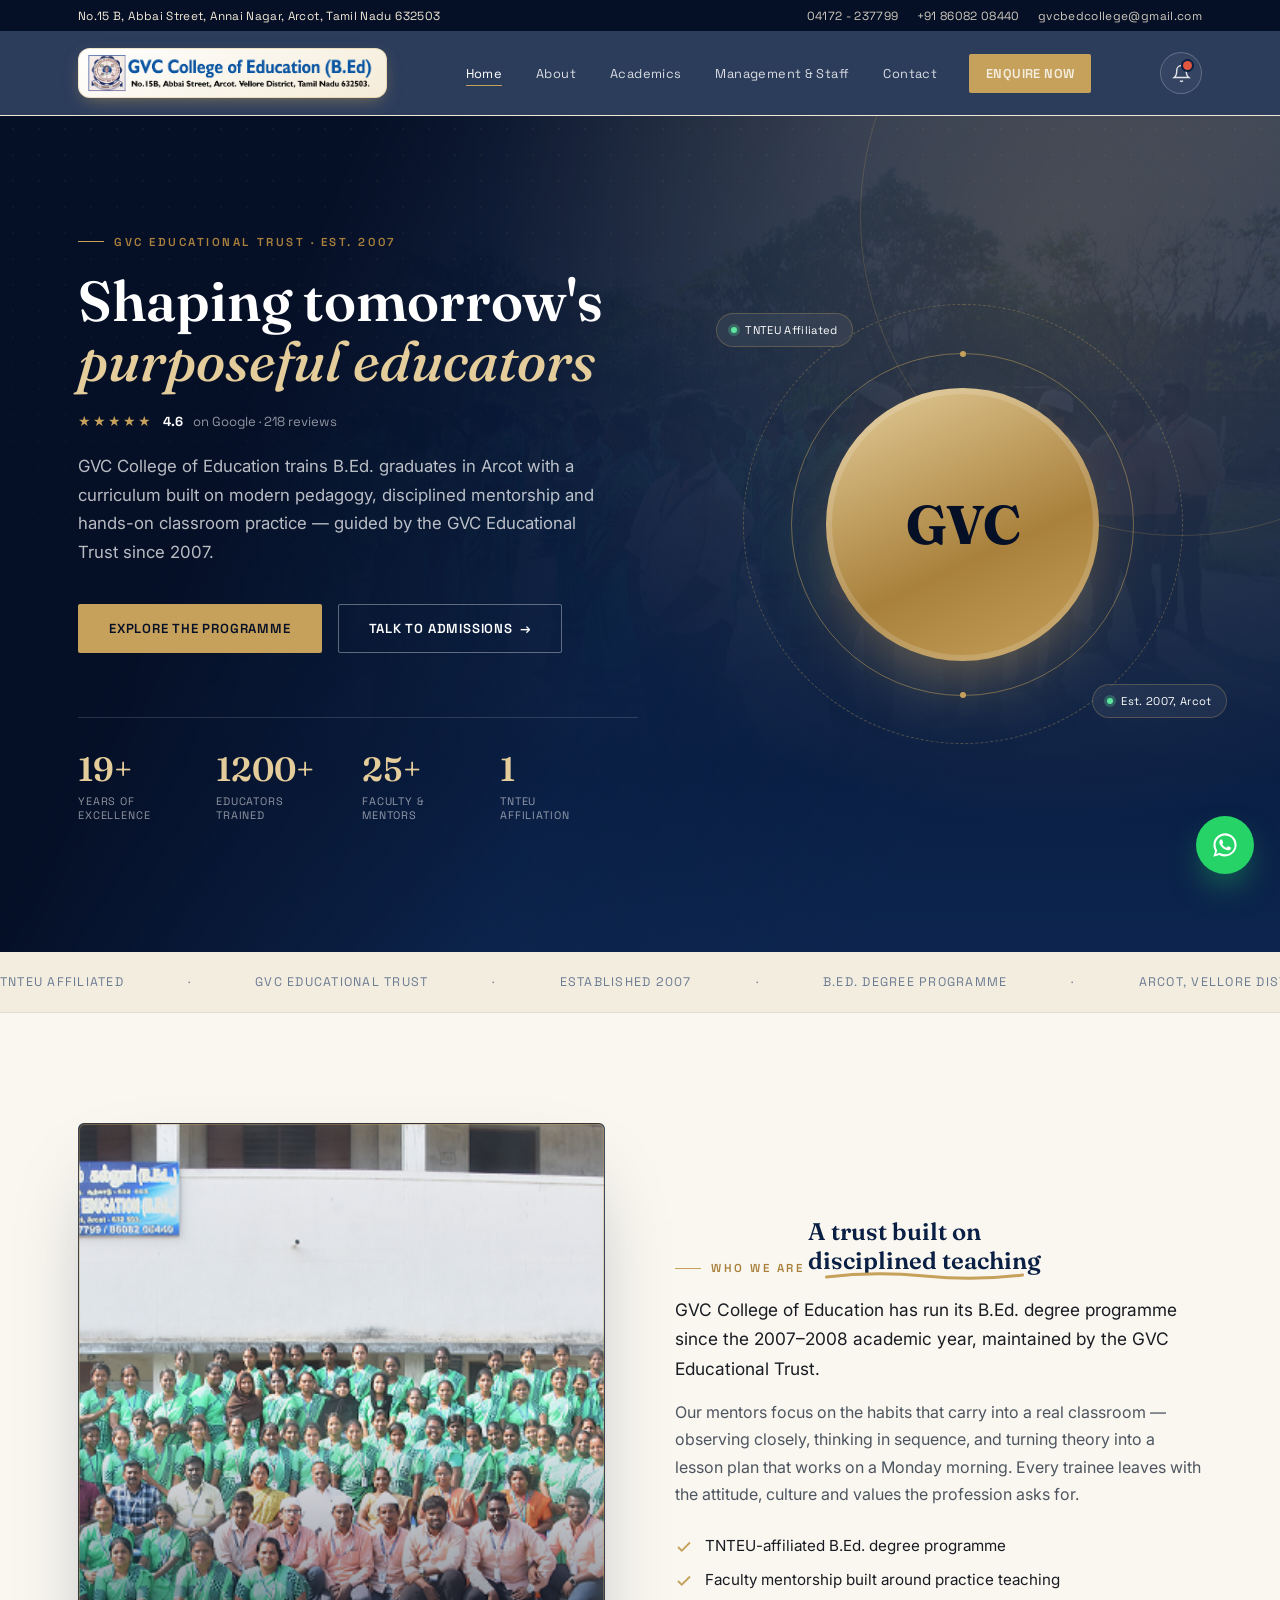
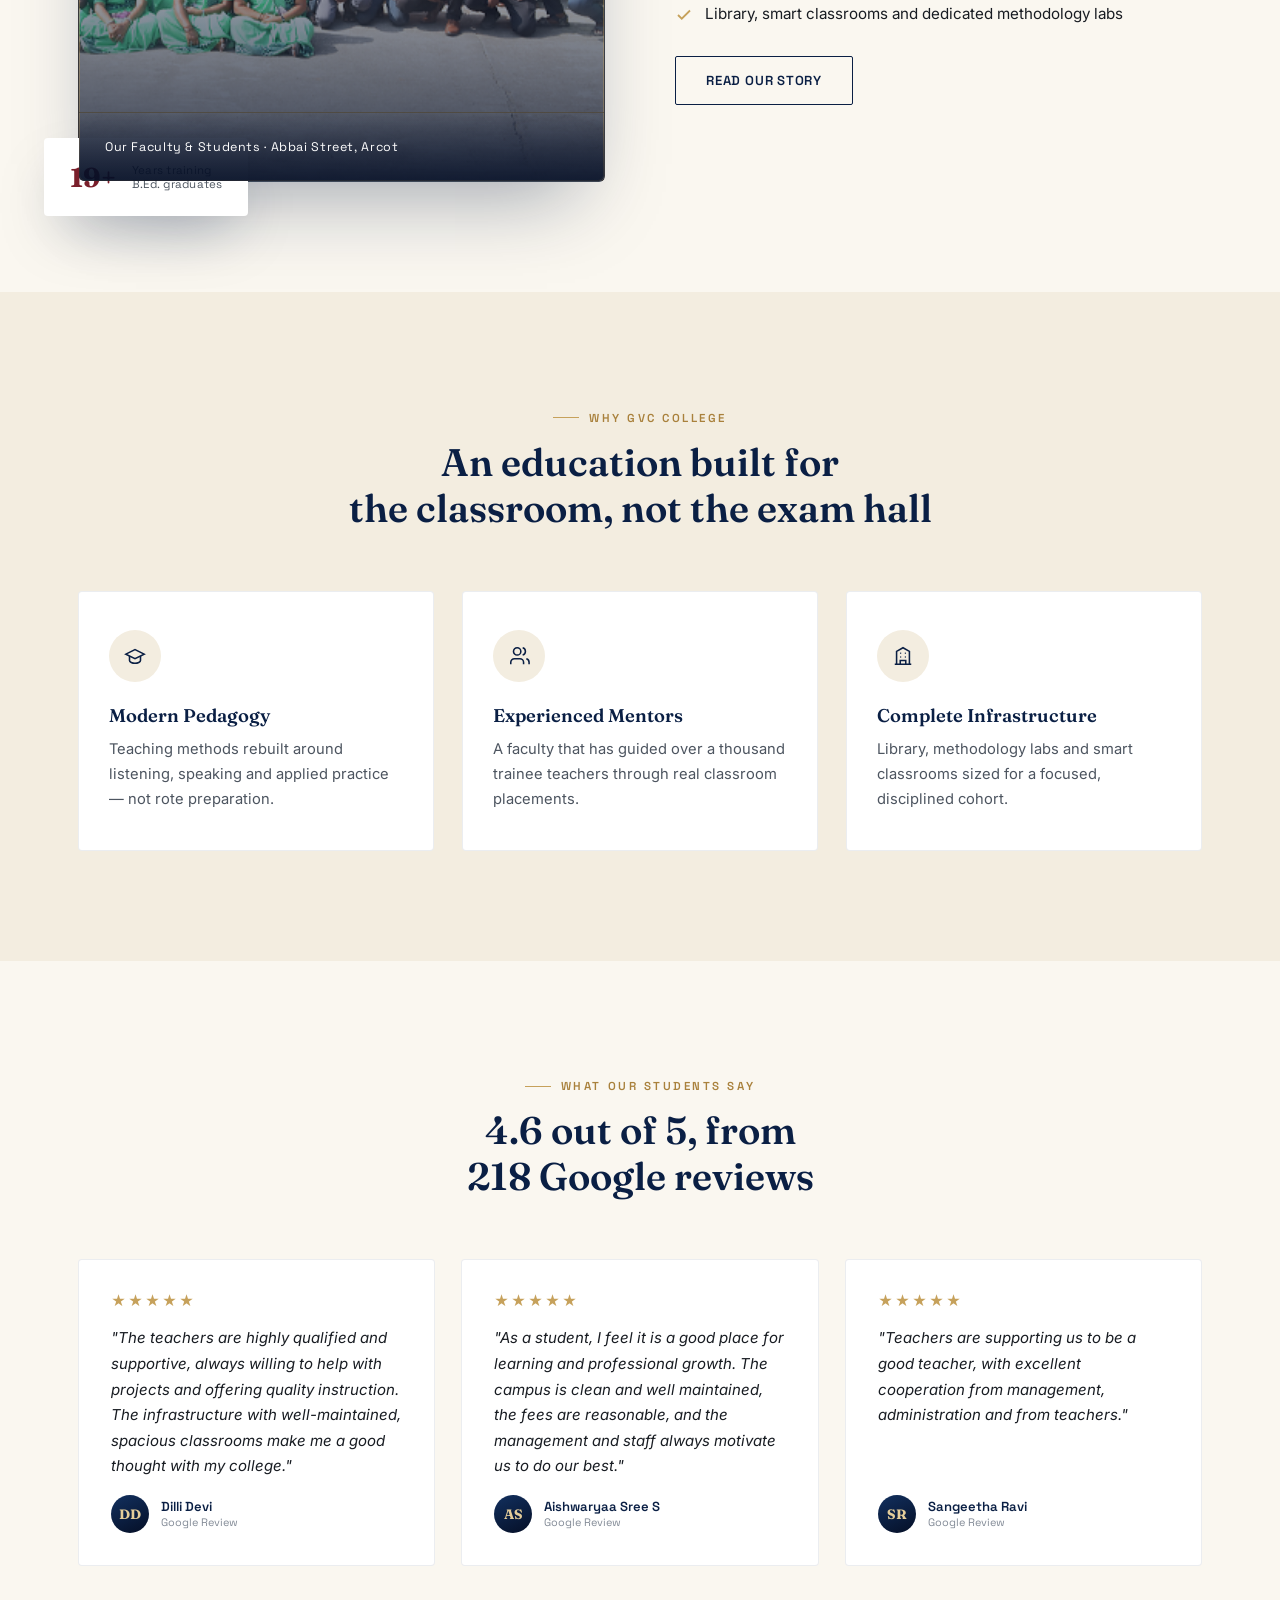
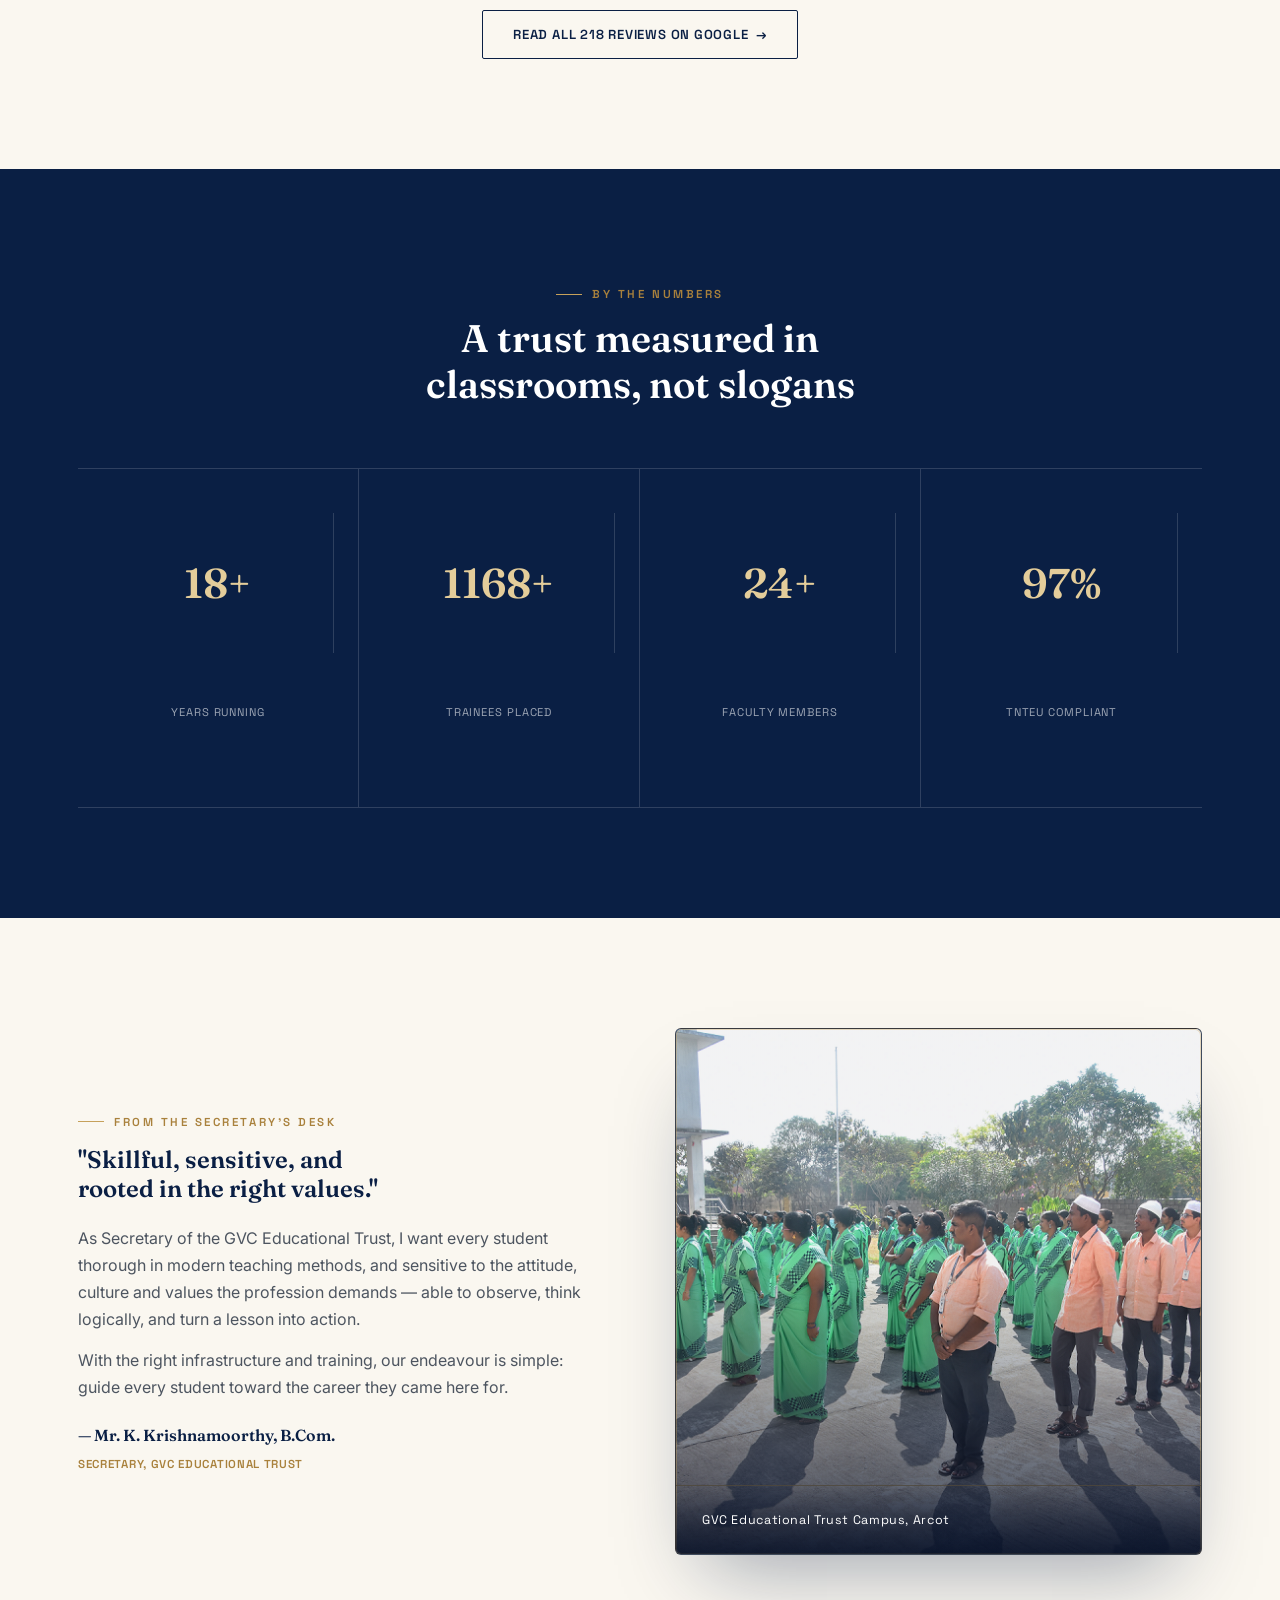
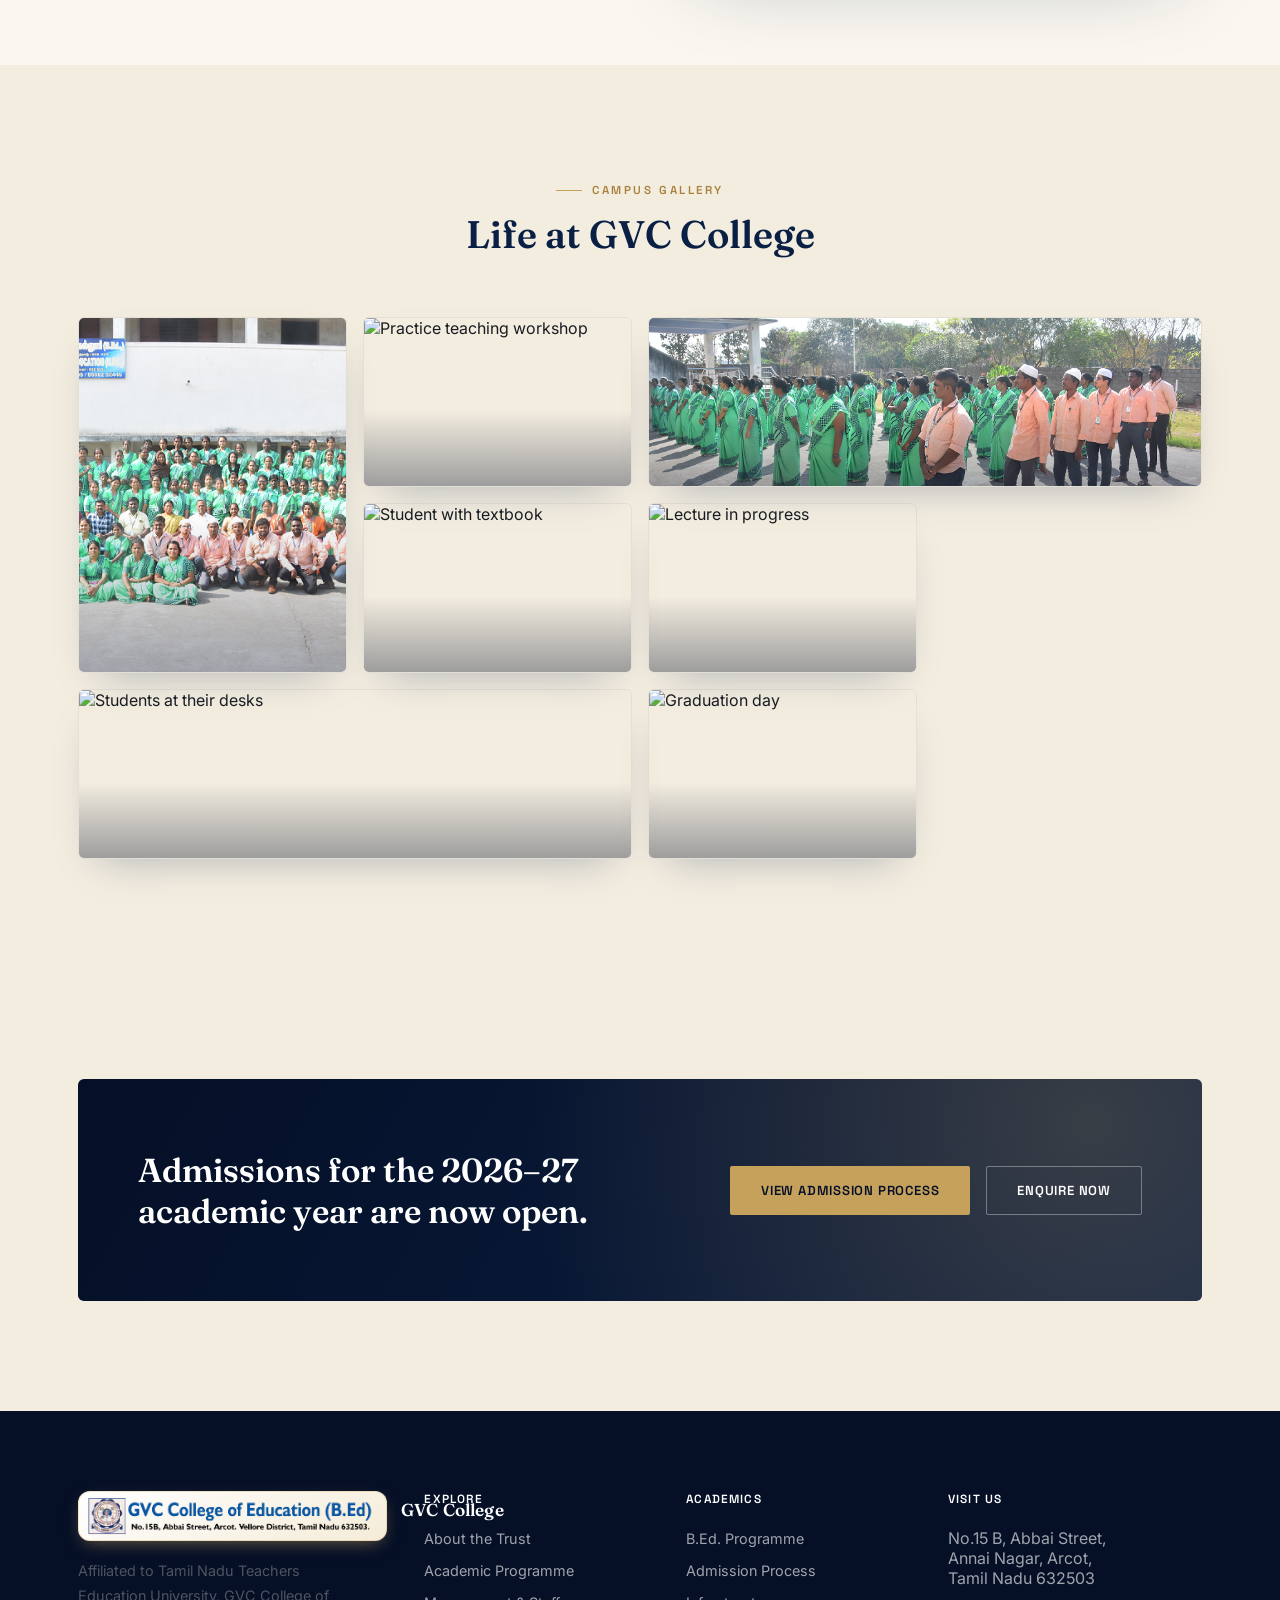
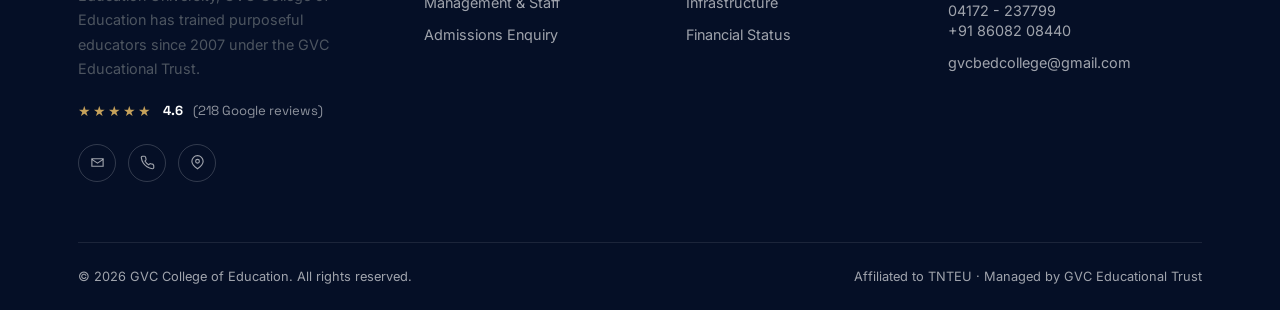
==== commit e1464531: "images logo incorporated" ====
--- a/index.html
+++ b/index.html
@@ -1,318 +1,782 @@
-<!DOCTYPE html>
+<!doctype html>
 <html lang="en">
-<head>
-<meta charset="UTF-8">
-<meta name="viewport" content="width=device-width, initial-scale=1.0">
-<title>GVC College of Education | Arcot, Vellore &mdash; B.Ed. Degree Programme</title>
-<meta name="description" content="GVC College of Education, Arcot. TNTEU-affiliated B.Ed. degree programme run by the GVC Educational Trust since 2007.">
-<link rel="preconnect" href="https://fonts.googleapis.com">
-<link rel="stylesheet" href="assets/style.css">
-</head>
-<body>
-
-<div class="preloader"><div class="seal"><svg viewBox="0 0 50 50" fill="none"><circle cx="25" cy="25" r="20" stroke="#c6a15b" stroke-width="2.5" stroke-dasharray="90 40" stroke-linecap="round"/></svg></div></div>
-
-<div class="topbar">
-  <div class="container">
-    <span class="address">No.15 B, Abbai Street, Annai Nagar, Arcot, Tamil Nadu 632503</span>
-    <div class="contact-links">
-      <a href="tel:04172237799">04172&nbsp;-&nbsp;237799</a>
-      <a href="tel:+918608208440">+91&nbsp;86082&nbsp;08440</a>
-      <a href="mailto:gvcbedcollege@gmail.com">gvcbedcollege@gmail.com</a>
+  <head>
+    <meta charset="UTF-8" />
+    <meta name="viewport" content="width=device-width, initial-scale=1.0" />
+    <title>
+      GVC College of Education | Arcot, Vellore &mdash; B.Ed. Degree Programme
+    </title>
+    <meta
+      name="description"
+      content="GVC College of Education, Arcot. TNTEU-affiliated B.Ed. degree programme run by the GVC Educational Trust since 2007."
+    />
+    <link rel="icon" type="image/png" href="images/logo.png" />
+    <link rel="preconnect" href="https://fonts.googleapis.com" />
+    <link rel="stylesheet" href="assets/style.css" />
+  </head>
+  <body>
+    <div class="preloader">
+      <div class="seal">
+        <svg viewBox="0 0 50 50" fill="none">
+          <circle
+            cx="25"
+            cy="25"
+            r="20"
+            stroke="#c6a15b"
+            stroke-width="2.5"
+            stroke-dasharray="90 40"
+            stroke-linecap="round"
+          />
+        </svg>
+      </div>
     </div>
-  </div>
-</div>
-
-<header class="site-header">
-  <div class="header-glass"></div>
-  <div class="container">
-    <a href="index.html" class="brand">
-      <div class="brand-mark">GVC</div>
-      <div class="brand-text">
-        <div class="name">GVC College</div>
-        <div class="sub">GVC கல்வியல் கல்லூரி</div>
-      </div>
+
+    <div class="topbar">
+      <div class="container">
+        <span class="address"
+          >No.15 B, Abbai Street, Annai Nagar, Arcot, Tamil Nadu 632503</span
+        >
+        <div class="contact-links">
+          <a href="tel:04172237799">04172&nbsp;-&nbsp;237799</a>
+          <a href="tel:+918608208440">+91&nbsp;86082&nbsp;08440</a>
+          <a href="mailto:gvcbedcollege@gmail.com">gvcbedcollege@gmail.com</a>
+        </div>
+      </div>
+    </div>
+
+    <header class="site-header">
+      <div class="header-glass"></div>
+      <div class="container">
+        <a href="index.html" class="brand">
+          <div class="brand-mark">
+            <img src="images/logo.png" alt="GVC College of Education logo" />
+          </div>
+        </a>
+        <nav class="main-nav">
+          <a href="index.html" class="active">Home</a>
+          <a href="about.html">About</a>
+          <a href="academics.html">Academics</a>
+          <a href="people.html">Management & Staff</a>
+          <a href="contact.html">Contact</a>
+
+          <a href="contact.html" class="btn btn-primary nav-cta">Enquire Now</a>
+        </nav>
+        <div class="notify-wrap">
+          <button
+            class="notify-bell"
+            id="notifyBell"
+            aria-label="Notifications"
+            aria-haspopup="true"
+            aria-expanded="false"
+          >
+            <svg
+              viewBox="0 0 24 24"
+              fill="none"
+              stroke="currentColor"
+              stroke-width="1.8"
+            >
+              <path d="M18 8a6 6 0 0 0-12 0c0 7-3 9-3 9h18s-3-2-3-9" />
+              <path d="M13.73 21a2 2 0 0 1-3.46 0" />
+            </svg>
+            <span class="notify-dot"></span>
+          </button>
+          <div class="notify-panel" id="notifyPanel">
+            <div class="np-head">
+              <span
+                ><span class="dot-live"></span>Live &middot; GVC College
+                Updates</span
+              >
+            </div>
+            <div class="notify-list">
+              <div class="notify-item">
+                <div class="ni-icon">
+                  <svg
+                    viewBox="0 0 24 24"
+                    fill="none"
+                    stroke="currentColor"
+                    stroke-width="2"
+                  >
+                    <path d="M20 6L9 17l-5-5" />
+                  </svg>
+                </div>
+                <div>
+                  <div class="ni-title">
+                    Admissions open for the 2026&ndash;27 academic year
+                  </div>
+                  <div class="ni-meta">Admissions</div>
+                </div>
+              </div>
+              <div class="notify-item">
+                <div class="ni-icon">
+                  <svg
+                    viewBox="0 0 24 24"
+                    fill="none"
+                    stroke="currentColor"
+                    stroke-width="1.8"
+                  >
+                    <path d="M3 21h18M5 21V7l7-4 7 4v14" />
+                  </svg>
+                </div>
+                <div>
+                  <div class="ni-title">
+                    Practice teaching placements are underway for the current
+                    batch
+                  </div>
+                  <div class="ni-meta">Academics</div>
+                </div>
+              </div>
+              <div class="notify-item">
+                <div class="ni-icon">
+                  <svg
+                    viewBox="0 0 24 24"
+                    fill="none"
+                    stroke="currentColor"
+                    stroke-width="1.8"
+                  >
+                    <path d="M4 19.5A2.5 2.5 0 0 1 6.5 17H20" />
+                    <path
+                      d="M6.5 2H20v20H6.5A2.5 2.5 0 0 1 4 19.5v-15A2.5 2.5 0 0 1 6.5 2z"
+                    />
+                  </svg>
+                </div>
+                <div>
+                  <div class="ni-title">
+                    Library restocked with updated TNTEU curriculum material
+                  </div>
+                  <div class="ni-meta">Infrastructure</div>
+                </div>
+              </div>
+              <div class="notify-item">
+                <div class="ni-icon">
+                  <svg
+                    viewBox="0 0 24 24"
+                    fill="none"
+                    stroke="currentColor"
+                    stroke-width="1.8"
+                  >
+                    <path
+                      d="M12 17.27L18.18 21l-1.64-7.03L22 9.24l-7.19-.61L12 2 9.19 8.63 2 9.24l5.46 4.73L5.82 21z"
+                    />
+                  </svg>
+                </div>
+                <div>
+                  <div class="ni-title">
+                    Rated 4.6 out of 5 from 218 verified Google reviews
+                  </div>
+                  <div class="ni-meta">Reputation</div>
+                </div>
+              </div>
+            </div>
+            <div class="np-foot">
+              <a href="contact.html">Talk to our admissions team &rarr;</a>
+            </div>
+          </div>
+        </div>
+        <button class="nav-toggle" aria-label="Toggle navigation">
+          <span></span>
+        </button>
+      </div>
+    </header>
+
+    <section class="hero">
+      <div class="hero-photo-bg">
+        <img src="images/ground_photo.png" alt="" loading="eager" />
+      </div>
+      <div class="bg-grid"></div>
+      <div
+        class="ring"
+        style="width: 640px; height: 640px; top: -220px; right: -220px"
+      ></div>
+      <div class="container hero-grid">
+        <div class="reveal in-view">
+          <span class="eyebrow">GVC Educational Trust &middot; Est. 2007</span>
+          <h1 style="margin-top: 22px">
+            Shaping tomorrow's<br /><em>purposeful educators</em>
+          </h1>
+          <div class="rating-chip">
+            <span class="stars">&#9733;&#9733;&#9733;&#9733;&#9733;</span>
+            <span class="rval">4.6</span>
+            <span class="rcount">on Google &middot; 218 reviews</span>
+          </div>
+          <p class="lede">
+            GVC College of Education trains B.Ed. graduates in Arcot with a
+            curriculum built on modern pedagogy, disciplined mentorship and
+            hands-on classroom practice &mdash; guided by the GVC Educational
+            Trust since 2007.
+          </p>
+          <div class="hero-actions">
+            <a href="academics.html" class="btn btn-primary"
+              >Explore the Programme</a
+            >
+            <a href="contact.html" class="btn btn-ghost"
+              >Talk to Admissions &nbsp;&rarr;</a
+            >
+          </div>
+          <div class="hero-stats">
+            <div>
+              <div class="num" data-count="19" data-suffix="+">0</div>
+              <div class="lbl">Years of Excellence</div>
+            </div>
+            <div>
+              <div class="num" data-count="1200" data-suffix="+">0</div>
+              <div class="lbl">Educators Trained</div>
+            </div>
+            <div>
+              <div class="num" data-count="25" data-suffix="+">0</div>
+              <div class="lbl">Faculty &amp; Mentors</div>
+            </div>
+            <div>
+              <div class="num" data-count="1" data-suffix="">0</div>
+              <div class="lbl">TNTEU Affiliation</div>
+            </div>
+          </div>
+        </div>
+        <div class="reveal in-view">
+          <div class="seal-wrap">
+            <div class="ring-outer"></div>
+            <div class="ring-mid"></div>
+            <div class="seal-core"><span class="initials">GVC</span></div>
+            <div class="orbit-chip c1">
+              <span class="dot-live"></span> TNTEU Affiliated
+            </div>
+            <div class="orbit-chip c2">
+              <span class="dot-live"></span> Est. 2007, Arcot
+            </div>
+          </div>
+        </div>
+      </div>
+    </section>
+
+    <div class="marquee-strip">
+      <div class="marquee-track">
+        <span>TNTEU AFFILIATED</span><span>&middot;</span>
+        <span>GVC EDUCATIONAL TRUST</span><span>&middot;</span>
+        <span>ESTABLISHED 2007</span><span>&middot;</span>
+        <span>B.ED. DEGREE PROGRAMME</span><span>&middot;</span>
+        <span>ARCOT, VELLORE DISTRICT</span><span>&middot;</span>
+      </div>
+    </div>
+
+    <section>
+      <div class="container split">
+        <div class="split-media reveal">
+          <div class="frame-card">
+            <img
+              src="images/group_photo.png"
+              alt="Faculty and students of GVC College of Education, Arcot"
+              loading="lazy"
+            />
+            <div class="cap">
+              Our Faculty &amp; Students &middot; Abbai Street, Arcot
+            </div>
+          </div>
+          <div class="floating-card">
+            <div class="n">19+</div>
+            <div class="t">Years training<br />B.Ed. graduates</div>
+          </div>
+        </div>
+        <div class="split-copy reveal">
+          <span class="eyebrow">Who We Are</span>
+          <h2 class="gold-underline" style="margin-top: 16px">
+            A trust built on<br />disciplined teaching
+            <svg viewBox="0 0 200 12">
+              <path d="M2 8 Q 50 2, 100 7 T 198 6" />
+            </svg>
+          </h2>
+          <p class="lead-line">
+            GVC College of Education has run its B.Ed. degree programme since
+            the 2007&ndash;2008 academic year, maintained by the GVC Educational
+            Trust.
+          </p>
+          <p>
+            Our mentors focus on the habits that carry into a real classroom
+            &mdash; observing closely, thinking in sequence, and turning theory
+            into a lesson plan that works on a Monday morning. Every trainee
+            leaves with the attitude, culture and values the profession asks
+            for.
+          </p>
+          <ul class="check-list">
+            <li>
+              <svg
+                width="18"
+                height="18"
+                viewBox="0 0 24 24"
+                fill="none"
+                stroke="#c6a15b"
+                stroke-width="2.4"
+              >
+                <path d="M20 6L9 17l-5-5" />
+              </svg>
+              TNTEU-affiliated B.Ed. degree programme
+            </li>
+            <li>
+              <svg
+                width="18"
+                height="18"
+                viewBox="0 0 24 24"
+                fill="none"
+                stroke="#c6a15b"
+                stroke-width="2.4"
+              >
+                <path d="M20 6L9 17l-5-5" />
+              </svg>
+              Faculty mentorship built around practice teaching
+            </li>
+            <li>
+              <svg
+                width="18"
+                height="18"
+                viewBox="0 0 24 24"
+                fill="none"
+                stroke="#c6a15b"
+                stroke-width="2.4"
+              >
+                <path d="M20 6L9 17l-5-5" />
+              </svg>
+              Library, smart classrooms and dedicated methodology labs
+            </li>
+          </ul>
+          <a href="about.html" class="btn btn-dark" style="margin-top: 32px"
+            >Read Our Story</a
+          >
+        </div>
+      </div>
+    </section>
+
+    <section class="bg-cream">
+      <div class="container">
+        <div class="section-head center reveal">
+          <span class="eyebrow">Why GVC College</span>
+          <h2>An education built for<br />the classroom, not the exam hall</h2>
+        </div>
+        <div class="card-grid reveal-stagger">
+          <div class="feature-card">
+            <div class="icon">
+              <svg
+                width="22"
+                height="22"
+                viewBox="0 0 24 24"
+                fill="none"
+                stroke="currentColor"
+                stroke-width="1.7"
+              >
+                <path d="M22 10L12 5 2 10l10 5 10-5z" />
+                <path d="M6 12v5c0 1.5 3 3 6 3s6-1.5 6-3v-5" />
+              </svg>
+            </div>
+            <h3>Modern Pedagogy</h3>
+            <p>
+              Teaching methods rebuilt around listening, speaking and applied
+              practice &mdash; not rote preparation.
+            </p>
+          </div>
+          <div class="feature-card">
+            <div class="icon">
+              <svg
+                width="22"
+                height="22"
+                viewBox="0 0 24 24"
+                fill="none"
+                stroke="currentColor"
+                stroke-width="1.7"
+              >
+                <path d="M17 21v-2a4 4 0 0 0-4-4H7a4 4 0 0 0-4 4v2" />
+                <circle cx="10" cy="7" r="4" />
+                <path d="M23 21v-2a4 4 0 0 0-3-3.87M16 3.13a4 4 0 0 1 0 7.75" />
+              </svg>
+            </div>
+            <h3>Experienced Mentors</h3>
+            <p>
+              A faculty that has guided over a thousand trainee teachers through
+              real classroom placements.
+            </p>
+          </div>
+          <div class="feature-card">
+            <div class="icon">
+              <svg
+                width="22"
+                height="22"
+                viewBox="0 0 24 24"
+                fill="none"
+                stroke="currentColor"
+                stroke-width="1.7"
+              >
+                <path
+                  d="M3 21h18M5 21V7l7-4 7 4v14M9 9h1M9 13h1M14 9h1M14 13h1M9 21v-4h6v4"
+                />
+              </svg>
+            </div>
+            <h3>Complete Infrastructure</h3>
+            <p>
+              Library, methodology labs and smart classrooms sized for a
+              focused, disciplined cohort.
+            </p>
+          </div>
+        </div>
+      </div>
+    </section>
+
+    <section>
+      <div class="container">
+        <div class="section-head center reveal">
+          <span class="eyebrow">What Our Students Say</span>
+          <h2>4.6 out of 5, from<br />218 Google reviews</h2>
+        </div>
+        <div class="testimonial-grid reveal-stagger">
+          <div class="testimonial-card">
+            <span class="tstars">&#9733;&#9733;&#9733;&#9733;&#9733;</span>
+            <p>
+              "The teachers are highly qualified and supportive, always willing
+              to help with projects and offering quality instruction. The
+              infrastructure with well-maintained, spacious classrooms make me a
+              good thought with my college."
+            </p>
+            <div class="testimonial-foot">
+              <div class="avatar">DD</div>
+              <div>
+                <div class="tname">Dilli Devi</div>
+                <div class="tmeta">Google Review</div>
+              </div>
+            </div>
+          </div>
+          <div class="testimonial-card">
+            <span class="tstars">&#9733;&#9733;&#9733;&#9733;&#9733;</span>
+            <p>
+              "As a student, I feel it is a good place for learning and
+              professional growth. The campus is clean and well maintained, the
+              fees are reasonable, and the management and staff always motivate
+              us to do our best."
+            </p>
+            <div class="testimonial-foot">
+              <div class="avatar">AS</div>
+              <div>
+                <div class="tname">Aishwaryaa Sree S</div>
+                <div class="tmeta">Google Review</div>
+              </div>
+            </div>
+          </div>
+          <div class="testimonial-card">
+            <span class="tstars">&#9733;&#9733;&#9733;&#9733;&#9733;</span>
+            <p>
+              "Teachers are supporting us to be a good teacher, with excellent
+              cooperation from management, administration and from teachers."
+            </p>
+            <div class="testimonial-foot">
+              <div class="avatar">SR</div>
+              <div>
+                <div class="tname">Sangeetha Ravi</div>
+                <div class="tmeta">Google Review</div>
+              </div>
+            </div>
+          </div>
+        </div>
+        <div style="text-align: center; margin-top: 44px" class="reveal">
+          <a
+            href="https://www.google.com/maps/search/?api=1&query=GVC+College+of+Education+Arcot"
+            target="_blank"
+            rel="noopener"
+            class="btn btn-dark"
+            >Read All 218 Reviews on Google &nbsp;&rarr;</a
+          >
+        </div>
+      </div>
+    </section>
+
+    <section class="bg-navy">
+      <div class="container">
+        <div class="section-head center reveal">
+          <span class="eyebrow">By The Numbers</span>
+          <h2>A trust measured in<br />classrooms, not slogans</h2>
+        </div>
+        <div class="ledger reveal">
+          <div>
+            <div class="num" data-count="19" data-suffix="+">0</div>
+            <div class="lbl">Years Running</div>
+          </div>
+          <div>
+            <div class="num" data-count="1200" data-suffix="+">0</div>
+            <div class="lbl">Trainees Placed</div>
+          </div>
+          <div>
+            <div class="num" data-count="25" data-suffix="+">0</div>
+            <div class="lbl">Faculty Members</div>
+          </div>
+          <div>
+            <div class="num" data-count="100" data-suffix="%">0</div>
+            <div class="lbl">TNTEU Compliant</div>
+          </div>
+        </div>
+      </div>
+    </section>
+
+    <section>
+      <div class="container">
+        <div class="split">
+          <div class="split-copy reveal">
+            <span class="eyebrow">From The Secretary's Desk</span>
+            <h2 style="margin-top: 16px">
+              "Skillful, sensitive, and<br />rooted in the right values."
+            </h2>
+            <p style="margin-top: 22px">
+              As Secretary of the GVC Educational Trust, I want every student
+              thorough in modern teaching methods, and sensitive to the
+              attitude, culture and values the profession demands &mdash; able
+              to observe, think logically, and turn a lesson into action.
+            </p>
+            <p style="margin-top: 14px">
+              With the right infrastructure and training, our endeavour is
+              simple: guide every student toward the career they came here for.
+            </p>
+            <p
+              style="
+                margin-top: 20px;
+                font-family: var(--font-display);
+                font-weight: 600;
+                color: var(--navy-900);
+              "
+            >
+              &mdash; Mr. K. Krishnamoorthy, B.Com.<br /><span
+                style="
+                  font-family: var(--font-utility);
+                  font-size: 0.72rem;
+                  letter-spacing: 0.06em;
+                  text-transform: uppercase;
+                  color: var(--gold-600);
+                  font-weight: 600;
+                "
+                >Secretary, GVC Educational Trust</span
+              >
+            </p>
+          </div>
+          <div class="split-media reveal">
+            <div class="frame-card" style="aspect-ratio: 1/1">
+              <img
+                src="images/ground_photo.png"
+                alt="GVC Educational Trust campus, Arcot"
+                loading="lazy"
+              />
+              <div class="cap">GVC Educational Trust Campus, Arcot</div>
+            </div>
+          </div>
+        </div>
+      </div>
+    </section>
+
+    <section class="bg-cream">
+      <div class="container">
+        <div class="section-head center reveal">
+          <span class="eyebrow">Campus Gallery</span>
+          <h2>Life at GVC College</h2>
+        </div>
+        <div class="gallery-grid reveal">
+          <a class="tall"
+            ><img
+              src="images/group_photo.png"
+              alt="Faculty and students at GVC College of Education"
+              loading="lazy"
+          /></a>
+          <a
+            ><img
+              src="https://images.unsplash.com/photo-1686624386665-4cd01b96d0f6?w=1200&q=80&auto=format&fit=crop&fm=jpg"
+              alt="Practice teaching workshop"
+              loading="lazy"
+          /></a>
+          <a class="wide"
+            ><img
+              src="images/ground_photo.png"
+              alt="GVC College of Education campus grounds, Arcot"
+              loading="lazy"
+          /></a>
+          <a
+            ><img
+              src="https://images.unsplash.com/photo-1571260899304-425eee4c7efc?w=1200&q=80&auto=format&fit=crop&fm=jpg"
+              alt="Student with textbook"
+              loading="lazy"
+          /></a>
+          <a
+            ><img
+              src="https://images.unsplash.com/photo-1654366677760-b1aaa51b9e02?w=1200&q=80&auto=format&fit=crop&fm=jpg"
+              alt="Lecture in progress"
+              loading="lazy"
+          /></a>
+          <a class="wide"
+            ><img
+              src="https://images.unsplash.com/photo-1719159381916-062fa9f435a6?w=1200&q=80&auto=format&fit=crop&fm=jpg"
+              alt="Students at their desks"
+              loading="lazy"
+          /></a>
+          <a
+            ><img
+              src="https://images.unsplash.com/photo-1495995424756-6a5a3f9e7543?w=1200&q=80&auto=format&fit=crop&fm=jpg"
+              alt="Graduation day"
+              loading="lazy"
+          /></a>
+        </div>
+      </div>
+    </section>
+
+    <section class="bg-cream">
+      <div class="container">
+        <div class="cta-banner reveal">
+          <h2>Admissions for the 2026&ndash;27 academic year are now open.</h2>
+          <div class="actions">
+            <a href="academics.html" class="btn btn-primary"
+              >View Admission Process</a
+            >
+            <a href="contact.html" class="btn btn-ghost">Enquire Now</a>
+          </div>
+        </div>
+      </div>
+    </section>
+
+    <footer>
+      <div class="container">
+        <div class="footer-grid">
+          <div class="footer-brand">
+            <div class="brand" style="margin-bottom: 4px">
+              <div class="brand-mark">
+                <img
+                  src="images/logo.png"
+                  alt="GVC College of Education logo"
+                />
+              </div>
+              <div class="brand-text">
+                <div class="name">GVC College</div>
+                <div class="sub">College of Education</div>
+              </div>
+            </div>
+            <p>
+              Affiliated to Tamil Nadu Teachers Education University, GVC
+              College of Education has trained purposeful educators since 2007
+              under the GVC Educational Trust.
+            </p>
+            <div class="rating-chip">
+              <span class="stars">&#9733;&#9733;&#9733;&#9733;&#9733;</span>
+              <span class="rval">4.6</span>
+              <span class="rcount">(218 Google reviews)</span>
+            </div>
+            <div class="social-row">
+              <a href="mailto:gvcbedcollege@gmail.com" aria-label="Email"
+                ><svg
+                  width="15"
+                  height="15"
+                  viewBox="0 0 24 24"
+                  fill="none"
+                  stroke="currentColor"
+                  stroke-width="1.8"
+                >
+                  <path d="M3 6h18v12H3z" />
+                  <path d="M3 7l9 6 9-6" /></svg
+              ></a>
+              <a href="tel:04172237799" aria-label="Phone"
+                ><svg
+                  width="15"
+                  height="15"
+                  viewBox="0 0 24 24"
+                  fill="none"
+                  stroke="currentColor"
+                  stroke-width="1.8"
+                >
+                  <path
+                    d="M22 16.9v3a2 2 0 0 1-2.2 2 19.8 19.8 0 0 1-8.6-3.1 19.5 19.5 0 0 1-6-6A19.8 19.8 0 0 1 2.1 4.2 2 2 0 0 1 4 2h3a2 2 0 0 1 2 1.7c.1.9.3 1.8.6 2.7a2 2 0 0 1-.5 2.1L7.9 9.7a16 16 0 0 0 6 6l1.2-1.2a2 2 0 0 1 2.1-.5c.9.3 1.8.5 2.7.6a2 2 0 0 1 1.7 2z"
+                  /></svg
+              ></a>
+              <a
+                href="https://www.google.com/maps/search/?api=1&query=GVC+College+of+Education+Arcot"
+                target="_blank"
+                rel="noopener"
+                aria-label="Location"
+                ><svg
+                  width="15"
+                  height="15"
+                  viewBox="0 0 24 24"
+                  fill="none"
+                  stroke="currentColor"
+                  stroke-width="1.8"
+                >
+                  <path d="M21 10c0 6-9 12-9 12s-9-6-9-12a9 9 0 0 1 18 0z" />
+                  <circle cx="12" cy="10" r="3" /></svg
+              ></a>
+            </div>
+          </div>
+          <div>
+            <h4>Explore</h4>
+            <ul>
+              <li><a href="about.html">About the Trust</a></li>
+              <li><a href="academics.html">Academic Programme</a></li>
+              <li><a href="people.html">Management &amp; Staff</a></li>
+              <li><a href="contact.html">Admissions Enquiry</a></li>
+            </ul>
+          </div>
+          <div>
+            <h4>Academics</h4>
+            <ul>
+              <li><a href="academics.html">B.Ed. Programme</a></li>
+              <li><a href="academics.html#admission">Admission Process</a></li>
+              <li><a href="people.html#infrastructure">Infrastructure</a></li>
+              <li><a href="contact.html">Financial Status</a></li>
+            </ul>
+          </div>
+          <div>
+            <h4>Visit Us</h4>
+            <ul>
+              <li>
+                No.15 B, Abbai Street,<br />Annai Nagar, Arcot,<br />Tamil Nadu
+                632503
+              </li>
+              <li>
+                <a href="tel:04172237799">04172 - 237799</a><br /><a
+                  href="tel:+918608208440"
+                  >+91 86082 08440</a
+                >
+              </li>
+              <li>
+                <a href="mailto:gvcbedcollege@gmail.com"
+                  >gvcbedcollege@gmail.com</a
+                >
+              </li>
+            </ul>
+          </div>
+        </div>
+        <div class="footer-bottom">
+          <span
+            >&copy; 2026 GVC College of Education. All rights reserved.</span
+          >
+          <span
+            >Affiliated to TNTEU &middot; Managed by GVC Educational Trust</span
+          >
+        </div>
+      </div>
+    </footer>
+
+    <a
+      class="wa-float"
+      href="https://wa.me/914172237799"
+      target="_blank"
+      rel="noopener"
+      aria-label="Chat on WhatsApp"
+    >
+      <svg width="28" height="28" viewBox="0 0 24 24" fill="white">
+        <path
+          d="M12.04 2C6.58 2 2.13 6.45 2.13 11.91c0 1.87.5 3.62 1.44 5.14L2 22l5.13-1.51a9.9 9.9 0 0 0 4.9 1.29h.01c5.46 0 9.9-4.45 9.9-9.91C21.95 6.45 17.5 2 12.04 2zm0 18.02h-.01a8.2 8.2 0 0 1-4.19-1.15l-.3-.18-3.12.92.94-3.04-.2-.31a8.14 8.14 0 0 1-1.26-4.35c0-4.5 3.66-8.16 8.16-8.16 2.18 0 4.23.85 5.77 2.39a8.1 8.1 0 0 1 2.39 5.78c0 4.5-3.67 8.1-8.18 8.1zm4.48-6.1c-.24-.12-1.45-.72-1.68-.8-.22-.08-.39-.12-.55.12-.16.24-.63.8-.78.97-.14.16-.29.18-.53.06-.24-.12-1.03-.38-1.96-1.22-.72-.65-1.21-1.44-1.35-1.69-.14-.24-.01-.37.11-.49.11-.11.24-.29.37-.43.12-.15.16-.25.24-.41.08-.16.04-.3-.02-.43-.06-.12-.55-1.34-.76-1.83-.2-.48-.4-.42-.55-.42-.14 0-.3-.02-.46-.02-.16 0-.43.06-.65.3-.22.24-.86.84-.86 2.05 0 1.21.88 2.38 1 2.54.12.16 1.73 2.65 4.2 3.71.59.25 1.04.4 1.4.52.59.19 1.12.16 1.55.1.47-.07 1.45-.59 1.65-1.16.2-.57.2-1.06.14-1.16-.06-.1-.22-.16-.46-.28z"
+        />
+      </svg>
     </a>
-    <nav class="main-nav">
-      <a href="index.html" class="active">Home</a>
-<a href="about.html">About</a>
-<a href="academics.html">Academics</a>
-<a href="people.html">Management & Staff</a>
-<a href="contact.html">Contact</a>
-
-      <a href="contact.html" class="btn btn-primary nav-cta">Enquire Now</a>
-    </nav>
-    <button class="nav-toggle" aria-label="Toggle navigation"><span></span></button>
-  </div>
-</header>
-
-
-<section class="hero">
-  <div class="hero-photo-bg"><img src="https://images.unsplash.com/photo-1709290749293-c6152a187b14?w=1200&q=80&auto=format&fit=crop&fm=jpg" alt="" loading="eager"></div>
-  <div class="bg-grid"></div>
-  <div class="ring" style="width:640px;height:640px;top:-220px;right:-220px;"></div>
-  <div class="container hero-grid">
-    <div class="reveal in-view">
-      <span class="eyebrow">GVC Educational Trust &middot; Est. 2007</span>
-      <h1 style="margin-top:22px;">Shaping tomorrow's<br><em>purposeful educators</em></h1>
-      <div class="rating-chip">
-        <span class="stars">&#9733;&#9733;&#9733;&#9733;&#9733;</span>
-        <span class="rval">4.6</span>
-        <span class="rcount">on Google &middot; 218 reviews</span>
-      </div>
-      <p class="lede">GVC College of Education trains B.Ed. graduates in Arcot with a curriculum built on modern pedagogy, disciplined mentorship and hands-on classroom practice &mdash; guided by the GVC Educational Trust since 2007.</p>
-      <div class="hero-actions">
-        <a href="academics.html" class="btn btn-primary">Explore the Programme</a>
-        <a href="contact.html" class="btn btn-ghost">Talk to Admissions &nbsp;&rarr;</a>
-      </div>
-      <div class="hero-stats">
-        <div><div class="num" data-count="19" data-suffix="+">0</div><div class="lbl">Years of Excellence</div></div>
-        <div><div class="num" data-count="1200" data-suffix="+">0</div><div class="lbl">Educators Trained</div></div>
-        <div><div class="num" data-count="25" data-suffix="+">0</div><div class="lbl">Faculty &amp; Mentors</div></div>
-        <div><div class="num" data-count="1" data-suffix="">0</div><div class="lbl">TNTEU Affiliation</div></div>
-      </div>
-    </div>
-    <div class="reveal in-view">
-      <div class="seal-wrap">
-        <div class="ring-outer"></div>
-        <div class="ring-mid"></div>
-        <div class="seal-core"><span class="initials">GVC</span></div>
-        <div class="orbit-chip c1"><span class="dot-live"></span> TNTEU Affiliated</div>
-        <div class="orbit-chip c2"><span class="dot-live"></span> Est. 2007, Arcot</div>
-      </div>
-    </div>
-  </div>
-</section>
-
-<div class="marquee-strip">
-  <div class="marquee-track">
-    <span>TNTEU AFFILIATED</span><span>&middot;</span>
-    <span>GVC EDUCATIONAL TRUST</span><span>&middot;</span>
-    <span>ESTABLISHED 2007</span><span>&middot;</span>
-    <span>B.ED. DEGREE PROGRAMME</span><span>&middot;</span>
-    <span>ARCOT, VELLORE DISTRICT</span><span>&middot;</span>
-  </div>
-</div>
-
-<section>
-  <div class="container split">
-    <div class="split-media reveal">
-      <div class="frame-card">
-        <img src="https://images.unsplash.com/photo-1636772523547-5577d04e8dc1?w=1200&q=80&auto=format&fit=crop&fm=jpg" alt="Classroom at GVC College of Education" loading="lazy">
-        <div class="cap">Campus &middot; Abbai Street, Arcot</div>
-      </div>
-      <div class="floating-card">
-        <div class="n">19+</div>
-        <div class="t">Years training<br>B.Ed. graduates</div>
-      </div>
-    </div>
-    <div class="split-copy reveal">
-      <span class="eyebrow">Who We Are</span>
-      <h2 class="gold-underline" style="margin-top:16px;">A trust built on<br>disciplined teaching <svg viewBox="0 0 200 12"><path d="M2 8 Q 50 2, 100 7 T 198 6"/></svg></h2>
-      <p class="lead-line">GVC College of Education has run its B.Ed. degree programme since the 2007&ndash;2008 academic year, maintained by the GVC Educational Trust.</p>
-      <p>Our mentors focus on the habits that carry into a real classroom &mdash; observing closely, thinking in sequence, and turning theory into a lesson plan that works on a Monday morning. Every trainee leaves with the attitude, culture and values the profession asks for.</p>
-      <ul class="check-list">
-        <li><svg width="18" height="18" viewBox="0 0 24 24" fill="none" stroke="#c6a15b" stroke-width="2.4"><path d="M20 6L9 17l-5-5"/></svg> TNTEU-affiliated B.Ed. degree programme</li>
-        <li><svg width="18" height="18" viewBox="0 0 24 24" fill="none" stroke="#c6a15b" stroke-width="2.4"><path d="M20 6L9 17l-5-5"/></svg> Faculty mentorship built around practice teaching</li>
-        <li><svg width="18" height="18" viewBox="0 0 24 24" fill="none" stroke="#c6a15b" stroke-width="2.4"><path d="M20 6L9 17l-5-5"/></svg> Library, smart classrooms and dedicated methodology labs</li>
-      </ul>
-      <a href="about.html" class="btn btn-dark" style="margin-top:32px;">Read Our Story</a>
-    </div>
-  </div>
-</section>
-
-<section class="bg-cream">
-  <div class="container">
-    <div class="section-head center reveal">
-      <span class="eyebrow">Why GVC College</span>
-      <h2>An education built for<br>the classroom, not the exam hall</h2>
-    </div>
-    <div class="card-grid reveal-stagger">
-      <div class="feature-card">
-        <div class="icon"><svg width="22" height="22" viewBox="0 0 24 24" fill="none" stroke="currentColor" stroke-width="1.7"><path d="M22 10L12 5 2 10l10 5 10-5z"/><path d="M6 12v5c0 1.5 3 3 6 3s6-1.5 6-3v-5"/></svg></div>
-        <h3>Modern Pedagogy</h3>
-        <p>Teaching methods rebuilt around listening, speaking and applied practice &mdash; not rote preparation.</p>
-      </div>
-      <div class="feature-card">
-        <div class="icon"><svg width="22" height="22" viewBox="0 0 24 24" fill="none" stroke="currentColor" stroke-width="1.7"><path d="M17 21v-2a4 4 0 0 0-4-4H7a4 4 0 0 0-4 4v2"/><circle cx="10" cy="7" r="4"/><path d="M23 21v-2a4 4 0 0 0-3-3.87M16 3.13a4 4 0 0 1 0 7.75"/></svg></div>
-        <h3>Experienced Mentors</h3>
-        <p>A faculty that has guided over a thousand trainee teachers through real classroom placements.</p>
-      </div>
-      <div class="feature-card">
-        <div class="icon"><svg width="22" height="22" viewBox="0 0 24 24" fill="none" stroke="currentColor" stroke-width="1.7"><path d="M3 21h18M5 21V7l7-4 7 4v14M9 9h1M9 13h1M14 9h1M14 13h1M9 21v-4h6v4"/></svg></div>
-        <h3>Complete Infrastructure</h3>
-        <p>Library, methodology labs and smart classrooms sized for a focused, disciplined cohort.</p>
-      </div>
-    </div>
-  </div>
-</section>
-
-<section>
-  <div class="container">
-    <div class="section-head center reveal">
-      <span class="eyebrow">What Our Students Say</span>
-      <h2>4.6 out of 5, from<br>218 Google reviews</h2>
-    </div>
-    <div class="testimonial-grid reveal-stagger">
-      <div class="testimonial-card">
-        <span class="tstars">&#9733;&#9733;&#9733;&#9733;&#9733;</span>
-        <p>"The teachers are highly qualified and supportive, always willing to help with projects and offering quality instruction. The infrastructure with well-maintained, spacious classrooms make me a good thought with my college."</p>
-        <div class="testimonial-foot">
-          <div class="avatar">DD</div>
-          <div><div class="tname">Dilli Devi</div><div class="tmeta">Google Review</div></div>
-        </div>
-      </div>
-      <div class="testimonial-card">
-        <span class="tstars">&#9733;&#9733;&#9733;&#9733;&#9733;</span>
-        <p>"As a student, I feel it is a good place for learning and professional growth. The campus is clean and well maintained, the fees are reasonable, and the management and staff always motivate us to do our best."</p>
-        <div class="testimonial-foot">
-          <div class="avatar">AS</div>
-          <div><div class="tname">Aishwaryaa Sree S</div><div class="tmeta">Google Review</div></div>
-        </div>
-      </div>
-      <div class="testimonial-card">
-        <span class="tstars">&#9733;&#9733;&#9733;&#9733;&#9733;</span>
-        <p>"Teachers are supporting us to be a good teacher, with excellent cooperation from management, administration and from teachers."</p>
-        <div class="testimonial-foot">
-          <div class="avatar">SR</div>
-          <div><div class="tname">Sangeetha Ravi</div><div class="tmeta">Google Review</div></div>
-        </div>
-      </div>
-    </div>
-    <div style="text-align:center;margin-top:44px;" class="reveal">
-      <a href="https://www.google.com/maps/search/?api=1&query=GVC+College+of+Education+Arcot" target="_blank" rel="noopener" class="btn btn-dark">Read All 218 Reviews on Google &nbsp;&rarr;</a>
-    </div>
-  </div>
-</section>
-
-<section class="bg-navy">
-  <div class="container">
-    <div class="section-head center reveal">
-      <span class="eyebrow">By The Numbers</span>
-      <h2>A trust measured in<br>classrooms, not slogans</h2>
-    </div>
-    <div class="ledger reveal">
-      <div><div class="num" data-count="19" data-suffix="+">0</div><div class="lbl">Years Running</div></div>
-      <div><div class="num" data-count="1200" data-suffix="+">0</div><div class="lbl">Trainees Placed</div></div>
-      <div><div class="num" data-count="25" data-suffix="+">0</div><div class="lbl">Faculty Members</div></div>
-      <div><div class="num" data-count="100" data-suffix="%">0</div><div class="lbl">TNTEU Compliant</div></div>
-    </div>
-  </div>
-</section>
-
-<section>
-  <div class="container">
-    <div class="split">
-      <div class="split-copy reveal">
-        <span class="eyebrow">From The Secretary's Desk</span>
-        <h2 style="margin-top:16px;">"Skillful, sensitive, and<br>rooted in the right values."</h2>
-        <p style="margin-top:22px;">As Secretary of the GVC Educational Trust, I want every student thorough in modern teaching methods, and sensitive to the attitude, culture and values the profession demands &mdash; able to observe, think logically, and turn a lesson into action.</p>
-        <p style="margin-top:14px;">With the right infrastructure and training, our endeavour is simple: guide every student toward the career they came here for.</p>
-        <p style="margin-top:20px;font-family:var(--font-display);font-weight:600;color:var(--navy-900);">&mdash; Mr. K. Krishnamoorthy, B.Com.<br><span style="font-family:var(--font-utility);font-size:.72rem;letter-spacing:.06em;text-transform:uppercase;color:var(--gold-600);font-weight:600;">Secretary, GVC Educational Trust</span></p>
-      </div>
-      <div class="split-media reveal">
-        <div class="frame-card" style="aspect-ratio:1/1;">
-          <img src="https://images.unsplash.com/photo-1722573783625-eceb04251036?w=1200&q=80&auto=format&fit=crop&fm=jpg" alt="GVC Educational Trust office" loading="lazy">
-          <div class="cap">GVC Educational Trust, Arcot</div>
-        </div>
-      </div>
-    </div>
-  </div>
-</section>
-
-<section class="bg-cream">
-  <div class="container">
-    <div class="section-head center reveal">
-      <span class="eyebrow">Campus Gallery</span>
-      <h2>Life at GVC College</h2>
-    </div>
-    <div class="gallery-grid reveal">
-      <a class="tall"><img src="https://images.unsplash.com/photo-1650192139655-77eb926ec6fa?w=1200&q=80&auto=format&fit=crop&fm=jpg" alt="Classroom session" loading="lazy"></a>
-      <a><img src="https://images.unsplash.com/photo-1686624386665-4cd01b96d0f6?w=1200&q=80&auto=format&fit=crop&fm=jpg" alt="Practice teaching workshop" loading="lazy"></a>
-      <a class="wide"><img src="https://images.unsplash.com/photo-1722573783625-eceb04251036?w=1200&q=80&auto=format&fit=crop&fm=jpg" alt="Faculty meeting" loading="lazy"></a>
-      <a><img src="https://images.unsplash.com/photo-1571260899304-425eee4c7efc?w=1200&q=80&auto=format&fit=crop&fm=jpg" alt="Student with textbook" loading="lazy"></a>
-      <a><img src="https://images.unsplash.com/photo-1654366677760-b1aaa51b9e02?w=1200&q=80&auto=format&fit=crop&fm=jpg" alt="Lecture in progress" loading="lazy"></a>
-      <a class="wide"><img src="https://images.unsplash.com/photo-1719159381916-062fa9f435a6?w=1200&q=80&auto=format&fit=crop&fm=jpg" alt="Students at their desks" loading="lazy"></a>
-      <a><img src="https://images.unsplash.com/photo-1495995424756-6a5a3f9e7543?w=1200&q=80&auto=format&fit=crop&fm=jpg" alt="Graduation day" loading="lazy"></a>
-    </div>
-  </div>
-</section>
-
-<section class="bg-cream">
-  <div class="container">
-    <div class="cta-banner reveal">
-      <h2>Admissions for the 2026&ndash;27 academic year are now open.</h2>
-      <div class="actions">
-        <a href="academics.html" class="btn btn-primary">View Admission Process</a>
-        <a href="contact.html" class="btn btn-ghost">Enquire Now</a>
-      </div>
-    </div>
-  </div>
-</section>
-
-
-<footer>
-  <div class="container">
-    <div class="footer-grid">
-      <div class="footer-brand">
-        <div class="brand" style="margin-bottom:4px;">
-          <div class="brand-mark">GVC</div>
-          <div class="brand-text"><div class="name">GVC College</div><div class="sub">College of Education</div></div>
-        </div>
-        <p>Affiliated to Tamil Nadu Teachers Education University, GVC College of Education has trained purposeful educators since 2007 under the GVC Educational Trust.</p>
-        <div class="rating-chip">
-          <span class="stars">&#9733;&#9733;&#9733;&#9733;&#9733;</span>
-          <span class="rval">4.6</span>
-          <span class="rcount">(218 Google reviews)</span>
-        </div>
-        <div class="social-row">
-          <a href="mailto:gvcbedcollege@gmail.com" aria-label="Email"><svg width="15" height="15" viewBox="0 0 24 24" fill="none" stroke="currentColor" stroke-width="1.8"><path d="M3 6h18v12H3z"/><path d="M3 7l9 6 9-6"/></svg></a>
-          <a href="tel:04172237799" aria-label="Phone"><svg width="15" height="15" viewBox="0 0 24 24" fill="none" stroke="currentColor" stroke-width="1.8"><path d="M22 16.9v3a2 2 0 0 1-2.2 2 19.8 19.8 0 0 1-8.6-3.1 19.5 19.5 0 0 1-6-6A19.8 19.8 0 0 1 2.1 4.2 2 2 0 0 1 4 2h3a2 2 0 0 1 2 1.7c.1.9.3 1.8.6 2.7a2 2 0 0 1-.5 2.1L7.9 9.7a16 16 0 0 0 6 6l1.2-1.2a2 2 0 0 1 2.1-.5c.9.3 1.8.5 2.7.6a2 2 0 0 1 1.7 2z"/></svg></a>
-          <a href="https://www.google.com/maps/search/?api=1&query=GVC+College+of+Education+Arcot" target="_blank" rel="noopener" aria-label="Location"><svg width="15" height="15" viewBox="0 0 24 24" fill="none" stroke="currentColor" stroke-width="1.8"><path d="M21 10c0 6-9 12-9 12s-9-6-9-12a9 9 0 0 1 18 0z"/><circle cx="12" cy="10" r="3"/></svg></a>
-        </div>
-      </div>
-      <div>
-        <h4>Explore</h4>
-        <ul>
-          <li><a href="about.html">About the Trust</a></li>
-          <li><a href="academics.html">Academic Programme</a></li>
-          <li><a href="people.html">Management &amp; Staff</a></li>
-          <li><a href="contact.html">Admissions Enquiry</a></li>
-        </ul>
-      </div>
-      <div>
-        <h4>Academics</h4>
-        <ul>
-          <li><a href="academics.html">B.Ed. Programme</a></li>
-          <li><a href="academics.html#admission">Admission Process</a></li>
-          <li><a href="people.html#infrastructure">Infrastructure</a></li>
-          <li><a href="contact.html">Financial Status</a></li>
-        </ul>
-      </div>
-      <div>
-        <h4>Visit Us</h4>
-        <ul>
-          <li>No.15 B, Abbai Street,<br>Annai Nagar, Arcot,<br>Tamil Nadu 632503</li>
-          <li><a href="tel:04172237799">04172 - 237799</a><br><a href="tel:+918608208440">+91 86082 08440</a></li>
-          <li><a href="mailto:gvcbedcollege@gmail.com">gvcbedcollege@gmail.com</a></li>
-        </ul>
-      </div>
-    </div>
-    <div class="footer-bottom">
-      <span>&copy; 2026 GVC College of Education. All rights reserved.</span>
-      <span>Affiliated to TNTEU &middot; Managed by GVC Educational Trust</span>
-    </div>
-  </div>
-</footer>
-
-<a class="wa-float" href="https://wa.me/914172237799" target="_blank" rel="noopener" aria-label="Chat on WhatsApp">
-  <svg width="28" height="28" viewBox="0 0 24 24" fill="white"><path d="M12.04 2C6.58 2 2.13 6.45 2.13 11.91c0 1.87.5 3.62 1.44 5.14L2 22l5.13-1.51a9.9 9.9 0 0 0 4.9 1.29h.01c5.46 0 9.9-4.45 9.9-9.91C21.95 6.45 17.5 2 12.04 2zm0 18.02h-.01a8.2 8.2 0 0 1-4.19-1.15l-.3-.18-3.12.92.94-3.04-.2-.31a8.14 8.14 0 0 1-1.26-4.35c0-4.5 3.66-8.16 8.16-8.16 2.18 0 4.23.85 5.77 2.39a8.1 8.1 0 0 1 2.39 5.78c0 4.5-3.67 8.1-8.18 8.1zm4.48-6.1c-.24-.12-1.45-.72-1.68-.8-.22-.08-.39-.12-.55.12-.16.24-.63.8-.78.97-.14.16-.29.18-.53.06-.24-.12-1.03-.38-1.96-1.22-.72-.65-1.21-1.44-1.35-1.69-.14-.24-.01-.37.11-.49.11-.11.24-.29.37-.43.12-.15.16-.25.24-.41.08-.16.04-.3-.02-.43-.06-.12-.55-1.34-.76-1.83-.2-.48-.4-.42-.55-.42-.14 0-.3-.02-.46-.02-.16 0-.43.06-.65.3-.22.24-.86.84-.86 2.05 0 1.21.88 2.38 1 2.54.12.16 1.73 2.65 4.2 3.71.59.25 1.04.4 1.4.52.59.19 1.12.16 1.55.1.47-.07 1.45-.59 1.65-1.16.2-.57.2-1.06.14-1.16-.06-.1-.22-.16-.46-.28z"/></svg>
-</a>
-<button class="to-top" aria-label="Back to top">
-  <svg width="18" height="18" viewBox="0 0 24 24" fill="none" stroke="currentColor" stroke-width="2"><path d="M12 19V5M5 12l7-7 7 7"/></svg>
-</button>
-
-<script src="assets/script.js"></script>
-
-</body>
+    <button class="to-top" aria-label="Back to top">
+      <svg
+        width="18"
+        height="18"
+        viewBox="0 0 24 24"
+        fill="none"
+        stroke="currentColor"
+        stroke-width="2"
+      >
+        <path d="M12 19V5M5 12l7-7 7 7" />
+      </svg>
+    </button>
+
+    <div id="toast-stack" aria-live="polite"></div>
+
+    <script src="assets/script.js"></script>
+  </body>
 </html>
--- a/assets/style.css
+++ b/assets/style.css
@@ -411,16 +411,14 @@
 }
 .brand{display:flex;align-items:center;gap:14px;min-width:0;flex-shrink:1;}
 .brand-mark{
-  width:46px;height:46px;flex-shrink:0;
-  border-radius:50%;
-  display:grid;place-items:center;
-  background:linear-gradient(155deg,var(--gold-300),var(--gold-600));
-  color:var(--navy-950);
-  font-family:var(--font-display);
-  font-weight:700;
-  font-size:1rem;
-  box-shadow:0 6px 18px -6px rgba(198,161,91,.6);
-}
+  height:50px;flex-shrink:0;
+  border-radius:12px;
+  display:flex;align-items:center;justify-content:center;
+  padding:6px 10px;
+  background:linear-gradient(155deg,#fff,var(--gold-100));
+  box-shadow:0 6px 18px -6px rgba(198,161,91,.6), inset 0 0 0 1px rgba(198,161,91,.3);
+}
+.brand-mark img{height:100%;width:auto;display:block;}
 .brand-text{color:var(--white);min-width:0;}
 .brand-text .name{
   font-family:var(--font-display);
@@ -721,6 +719,9 @@
   background:linear-gradient(180deg, transparent, rgba(5,15,38,.7));
   width:100%;
 }
+.frame-card.wide-banner{aspect-ratio:21/9;}
+@media (max-width:700px){.frame-card.wide-banner{aspect-ratio:4/3;}}
+
 .floating-card{
   position:absolute; bottom:-34px; left:-34px;
   background:var(--white);
@@ -1080,6 +1081,98 @@
 .page-hero h1{position:relative;z-index:2;margin-top:16px;font-size:clamp(2.1rem,4vw,3.1rem);color:var(--white);}
 .page-hero p{position:relative;z-index:2;max-width:560px;margin-top:16px;color:rgba(255,255,255,.68);}
 
+/* ---------- header notification bell ---------- */
+.notify-wrap{position:relative;flex-shrink:0;margin-left:6px;}
+.notify-bell{
+  width:42px;height:42px;border-radius:50%;
+  border:1px solid rgba(255,255,255,.22);
+  background:rgba(255,255,255,.04);
+  display:grid;place-items:center;position:relative;
+  color:rgba(255,255,255,.86);
+  transition:border-color .3s,background .3s,transform .3s;
+  cursor:pointer;
+}
+.notify-bell:hover{border-color:var(--gold-500);background:rgba(198,161,91,.12);transform:translateY(-2px);}
+.notify-bell svg{width:19px;height:19px;}
+.notify-dot{
+  position:absolute;top:8px;right:9px;width:9px;height:9px;border-radius:50%;
+  background:#e0563f;box-shadow:0 0 0 2px var(--navy-900);
+}
+.notify-panel{
+  position:absolute;top:calc(100% + 14px);right:0;width:328px;
+  background:var(--white);border-radius:12px;
+  box-shadow:0 30px 60px -20px rgba(5,15,38,.45);
+  border:1px solid rgba(10,31,68,.08);
+  opacity:0;visibility:hidden;transform:translateY(8px);
+  transition:opacity .25s var(--ease),transform .25s var(--ease),visibility .25s;
+  z-index:600;overflow:hidden;
+}
+.notify-panel.open{opacity:1;visibility:visible;transform:translateY(0);}
+.notify-panel .np-head{
+  padding:16px 18px;background:var(--navy-900);color:var(--white);
+  font-family:var(--font-utility);font-size:.76rem;letter-spacing:.06em;text-transform:uppercase;
+  display:flex;align-items:center;justify-content:space-between;
+}
+.notify-panel .np-head span.dot-live{width:7px;height:7px;border-radius:50%;background:#3ecf7a;display:inline-block;margin-right:7px;box-shadow:0 0 0 3px rgba(62,207,122,.25);}
+.notify-list{max-height:340px;overflow-y:auto;}
+.notify-item{
+  display:flex;gap:12px;padding:14px 18px;
+  border-bottom:1px solid rgba(10,31,68,.06);
+}
+.notify-item:last-child{border-bottom:none;}
+.notify-item .ni-icon{
+  width:34px;height:34px;border-radius:9px;flex-shrink:0;
+  background:var(--gold-100);color:var(--gold-600);
+  display:grid;place-items:center;
+}
+.notify-item .ni-icon svg{width:16px;height:16px;}
+.notify-item .ni-title{font-size:.86rem;color:var(--navy-900);font-weight:600;line-height:1.4;}
+.notify-item .ni-meta{font-family:var(--font-utility);font-size:.68rem;letter-spacing:.03em;color:var(--ink-400);margin-top:4px;text-transform:uppercase;}
+.notify-panel .np-foot{
+  padding:12px 18px;text-align:center;background:var(--cream-50);
+  font-family:var(--font-utility);font-size:.74rem;letter-spacing:.03em;
+}
+.notify-panel .np-foot a{color:var(--gold-600);font-weight:600;}
+@media (max-width:640px){.notify-panel{position:fixed;top:auto;bottom:0;left:0;right:0;width:100%;border-radius:16px 16px 0 0;}}
+
+/* ---------- live activity toast ---------- */
+#toast-stack{
+  position:fixed;left:26px;bottom:96px;z-index:390;
+  display:flex;flex-direction:column;gap:10px;
+  max-width:320px;
+}
+.toast-card{
+  display:flex;gap:12px;align-items:flex-start;
+  background:var(--white);border-radius:12px;
+  padding:14px 16px;
+  border:1px solid rgba(10,31,68,.08);
+  box-shadow:0 24px 48px -18px rgba(5,15,38,.35);
+  opacity:0;transform:translateX(-24px);
+  transition:opacity .5s var(--ease),transform .5s var(--ease);
+  pointer-events:auto;
+}
+.toast-card.show{opacity:1;transform:translateX(0);}
+.toast-card .tc-icon{
+  width:36px;height:36px;border-radius:50%;flex-shrink:0;
+  background:linear-gradient(155deg,var(--gold-300),var(--gold-600));
+  color:var(--navy-950);display:grid;place-items:center;
+}
+.toast-card .tc-icon svg{width:17px;height:17px;}
+.toast-card .tc-title{font-size:.82rem;font-weight:600;color:var(--navy-900);line-height:1.4;}
+.toast-card .tc-meta{font-family:var(--font-utility);font-size:.66rem;letter-spacing:.03em;color:var(--ink-400);margin-top:4px;text-transform:uppercase;}
+.toast-card .tc-close{
+  margin-left:auto;flex-shrink:0;width:20px;height:20px;border-radius:50%;
+  display:grid;place-items:center;color:var(--ink-400);cursor:pointer;
+  transition:background .25s,color .25s;
+}
+.toast-card .tc-close:hover{background:var(--cream-100);color:var(--navy-900);}
+@media (max-width:640px){
+  #toast-stack{left:14px;right:14px;bottom:88px;max-width:none;}
+}
+@media (prefers-reduced-motion: reduce){
+  .toast-card{transition:opacity .3s;}
+}
+
 /* whatsapp float */
 .wa-float{
   position:fixed;bottom:26px;right:26px;z-index:400;
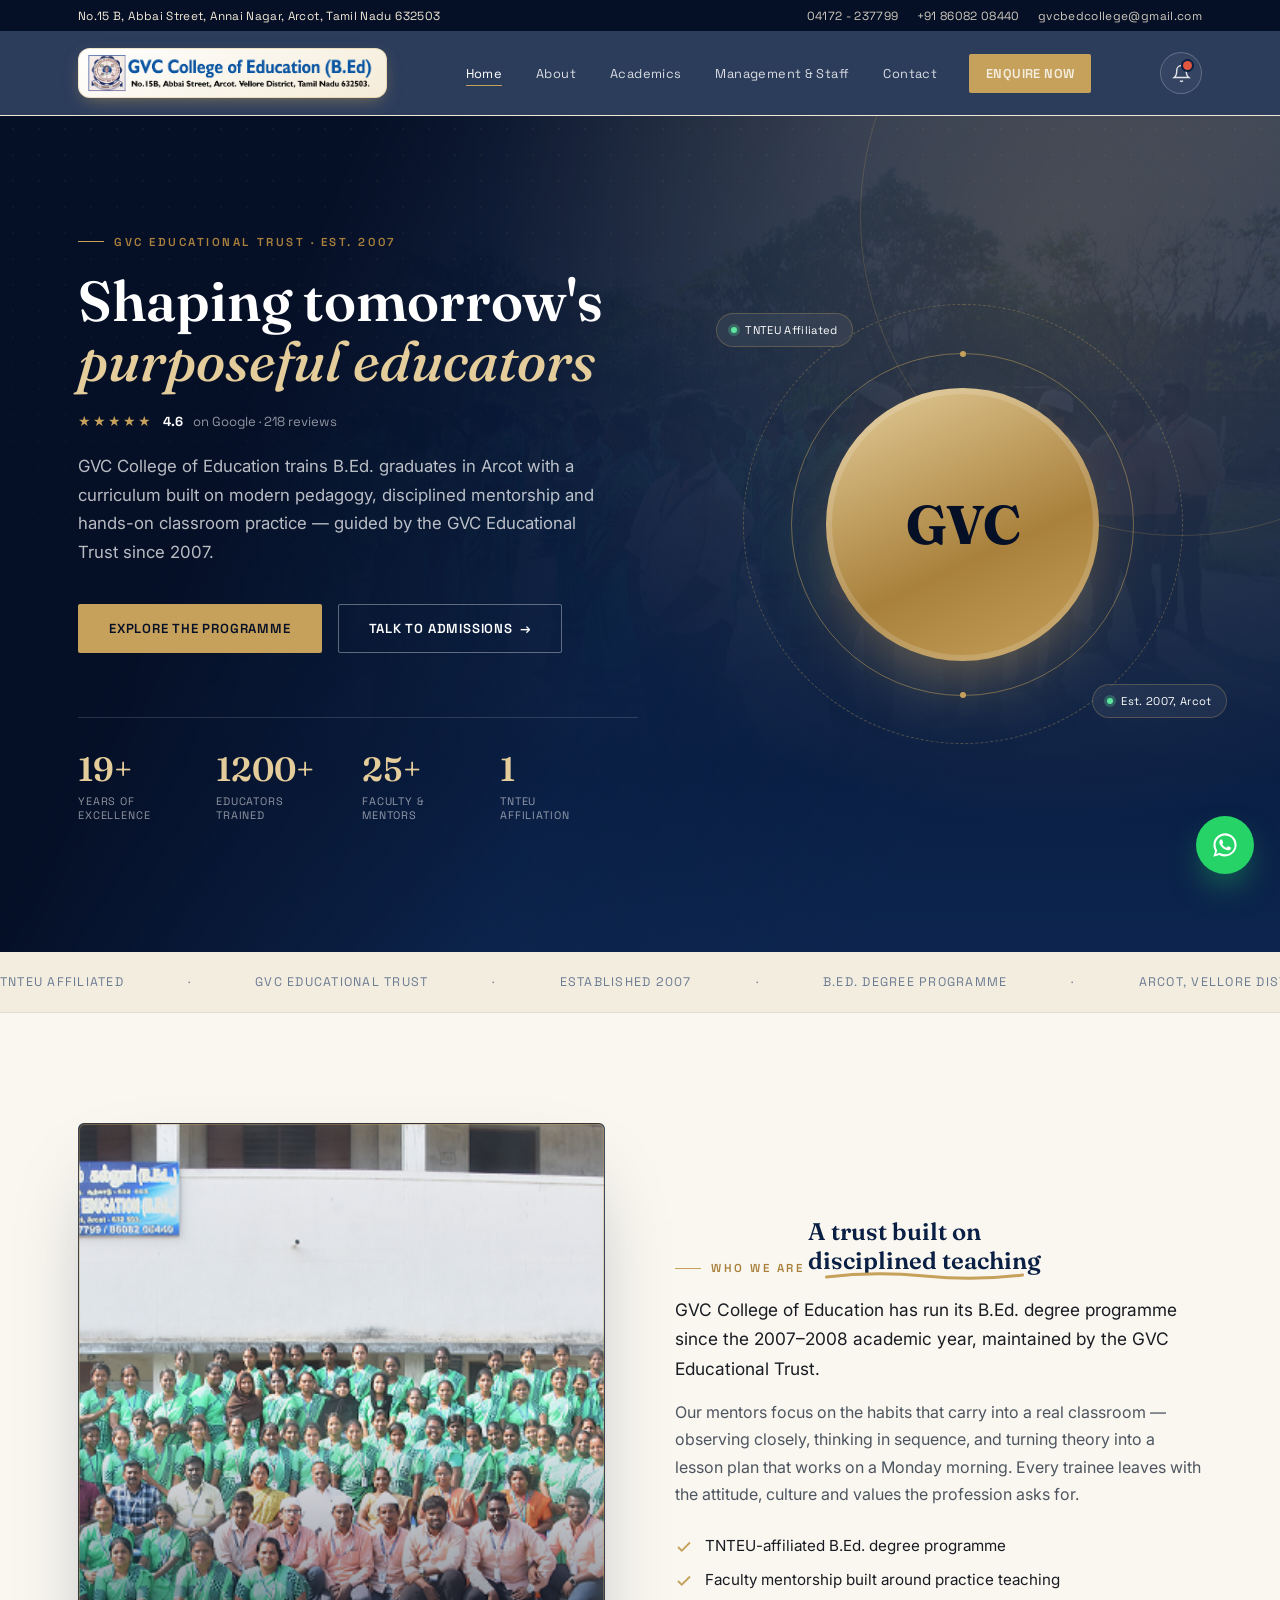
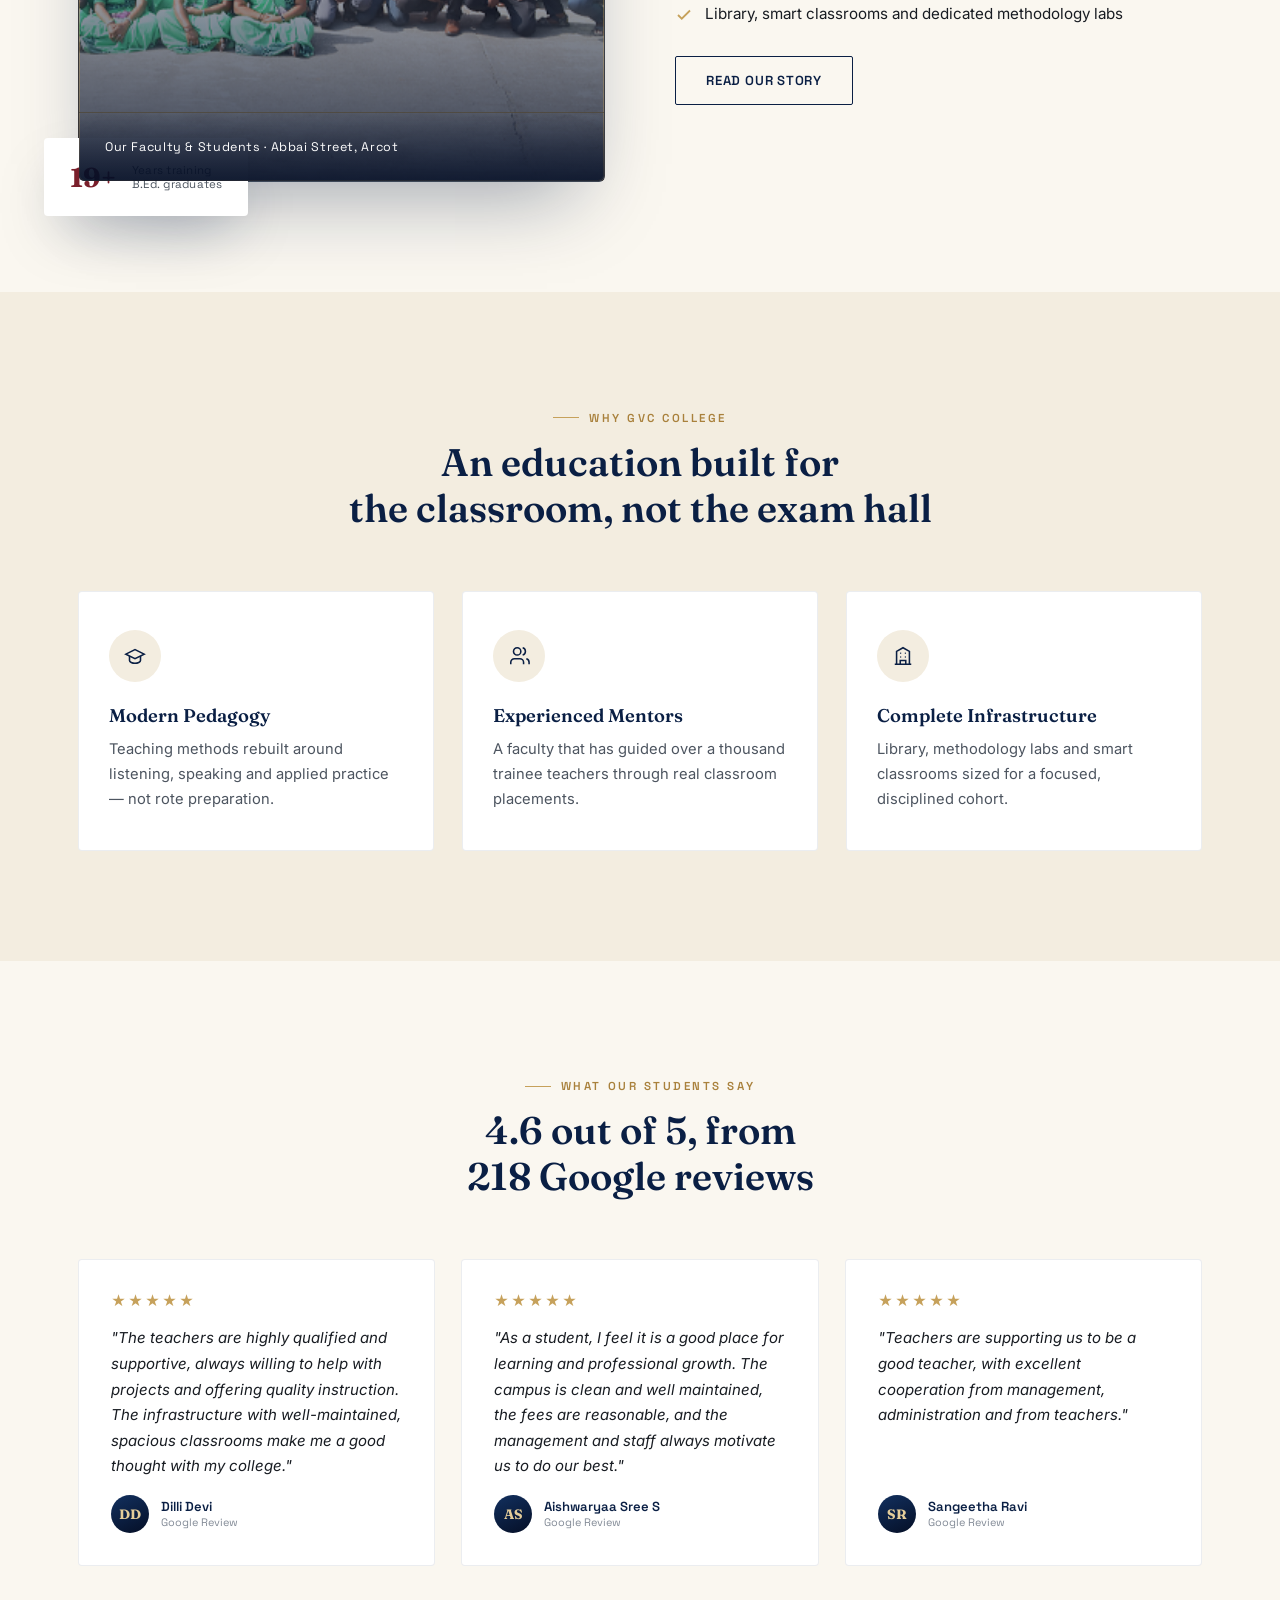
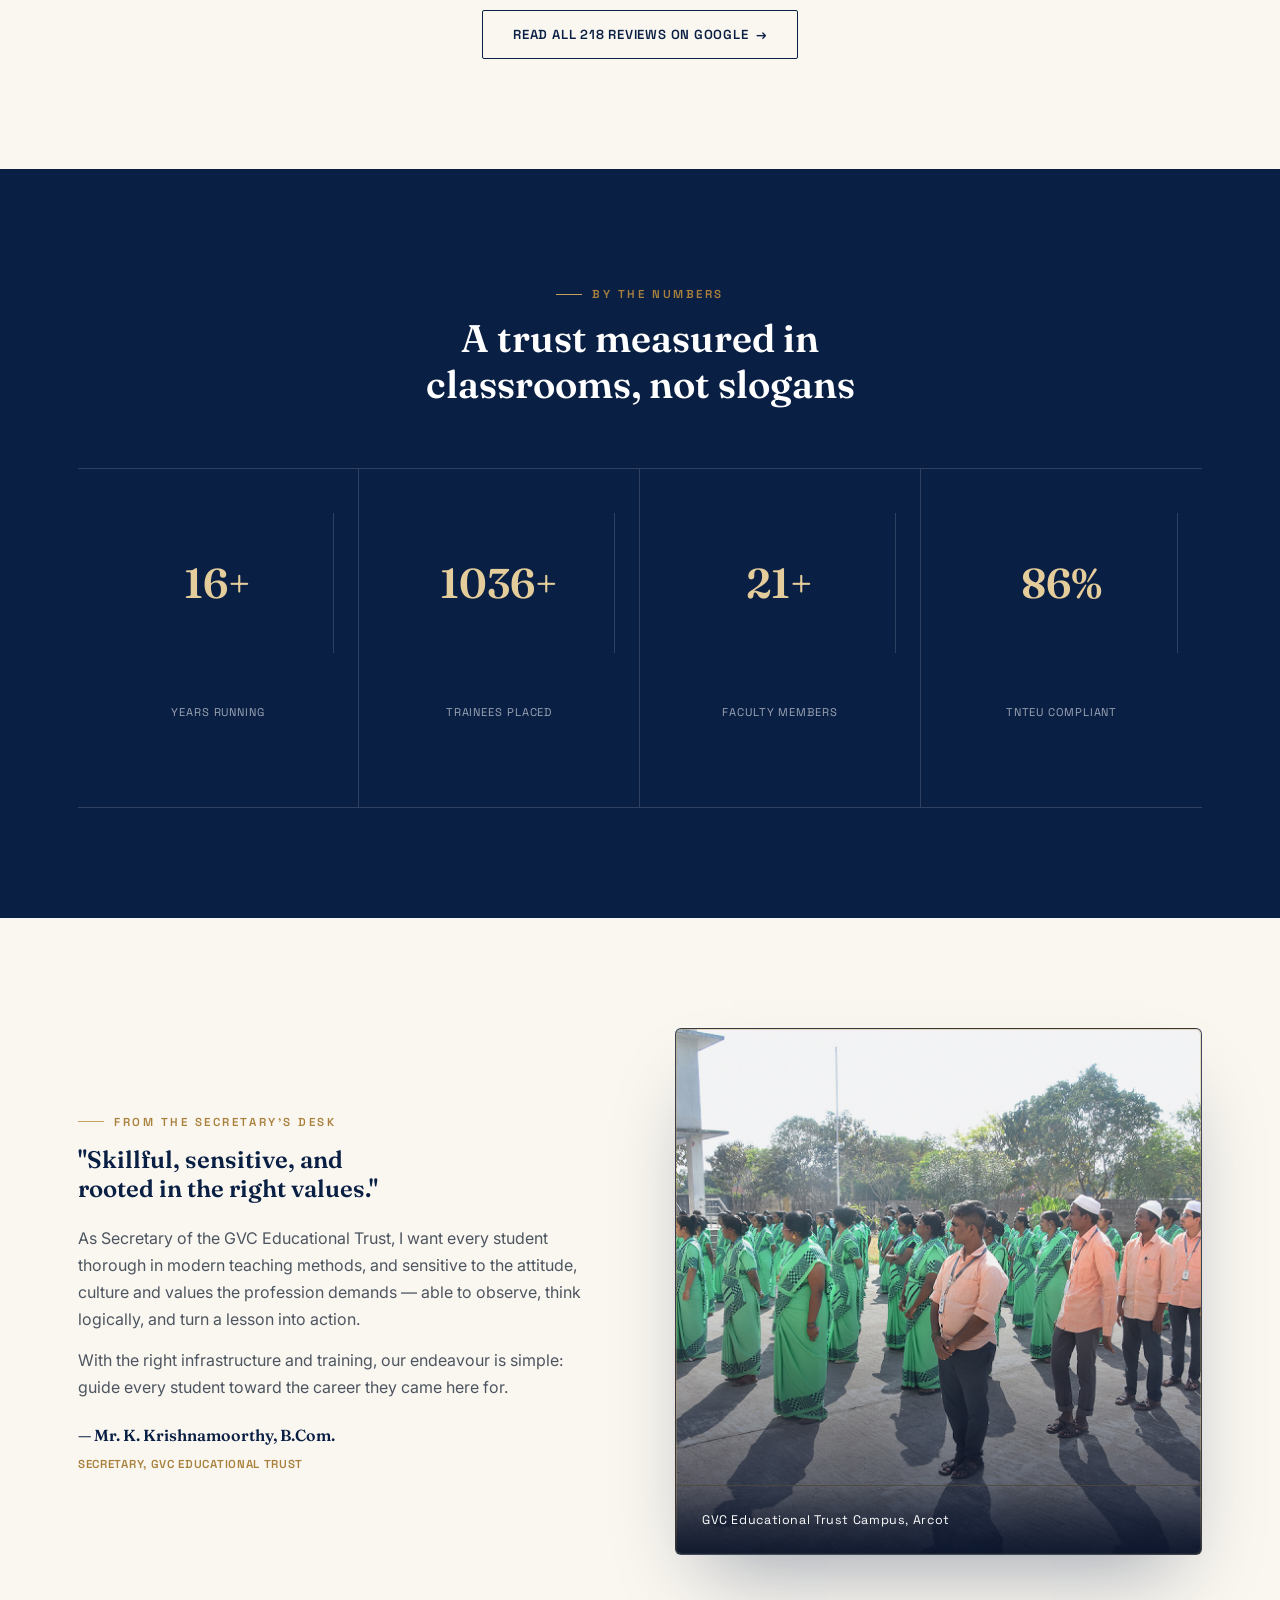
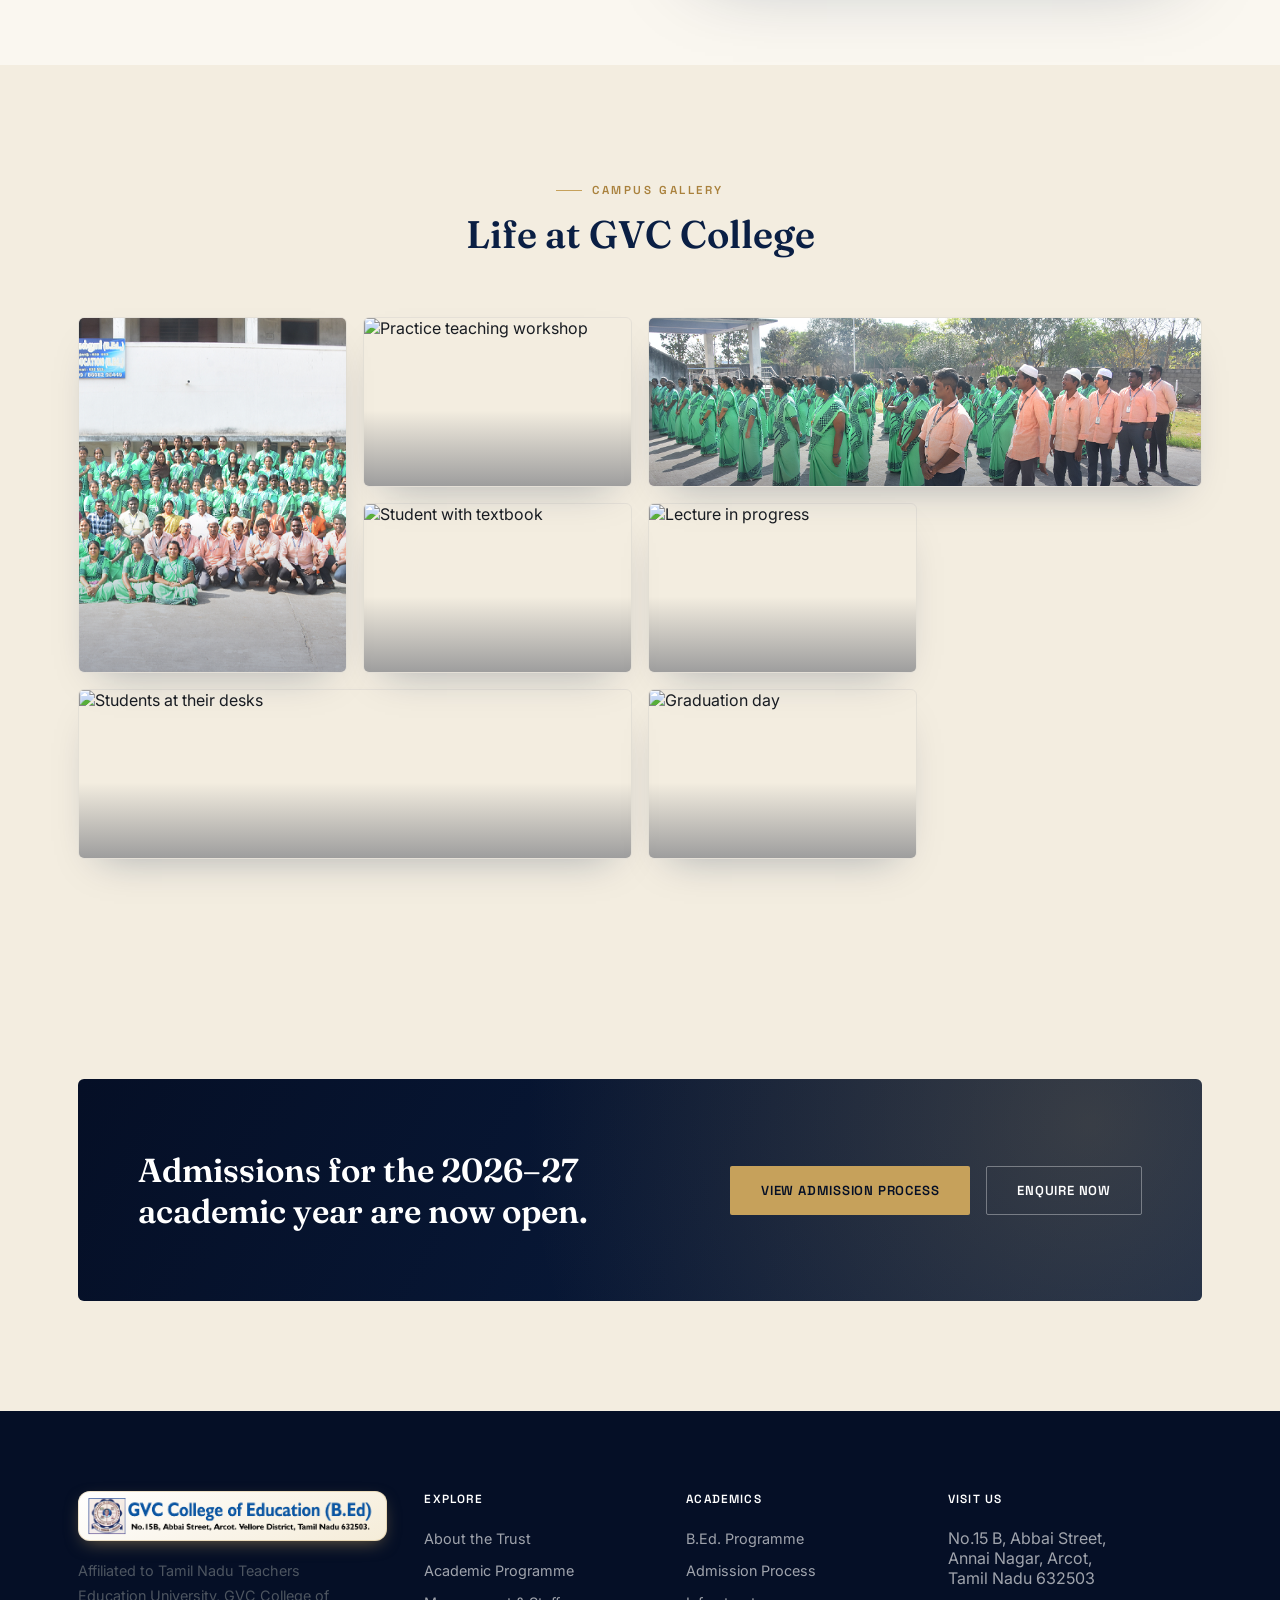
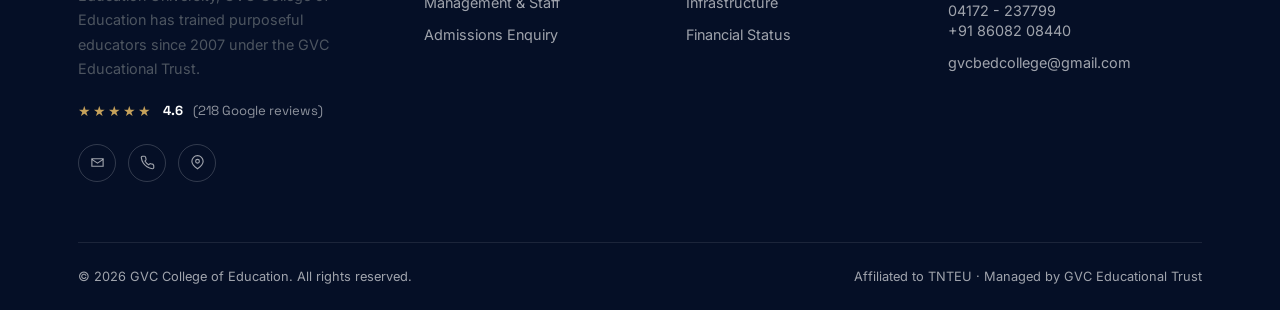
==== commit bc62ee5f: "removed all brand-text" ====
--- a/index.html
+++ b/index.html
@@ -640,10 +640,6 @@
                   alt="GVC College of Education logo"
                 />
               </div>
-              <div class="brand-text">
-                <div class="name">GVC College</div>
-                <div class="sub">College of Education</div>
-              </div>
             </div>
             <p>
               Affiliated to Tamil Nadu Teachers Education University, GVC
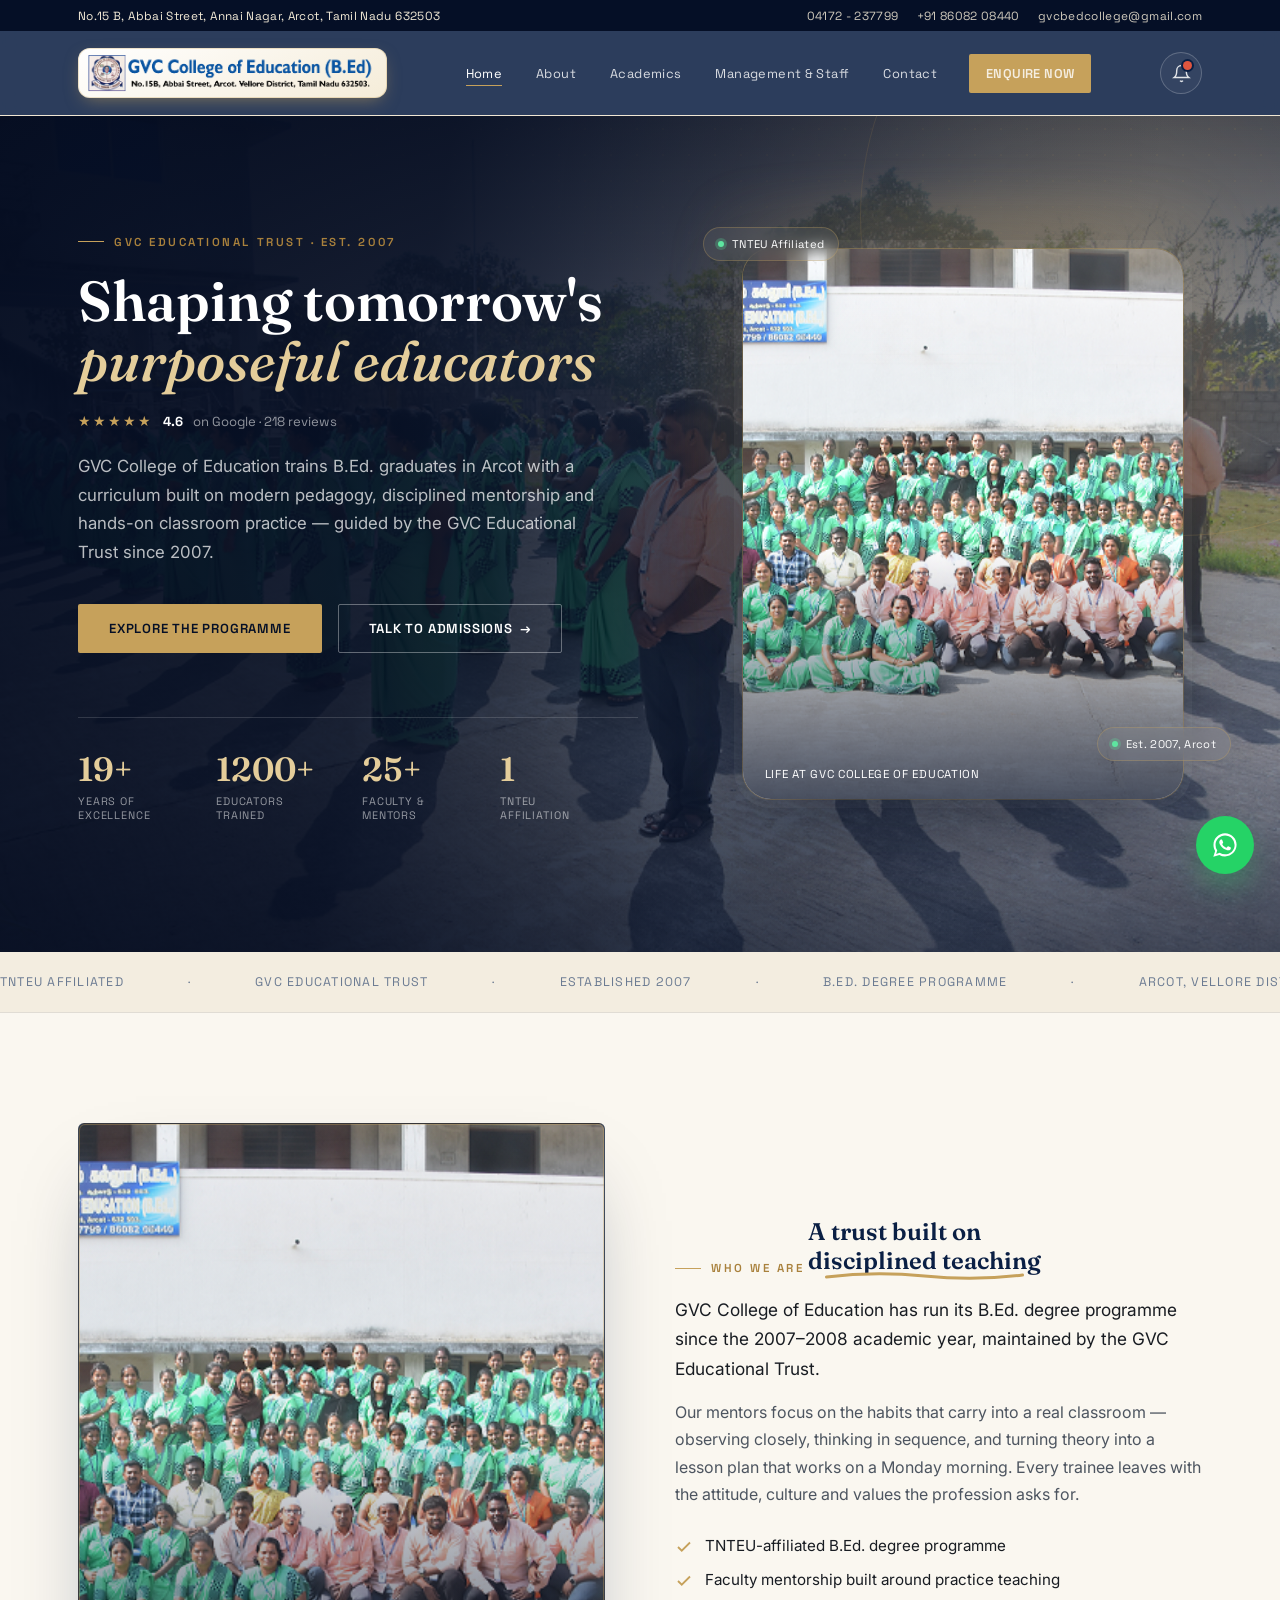
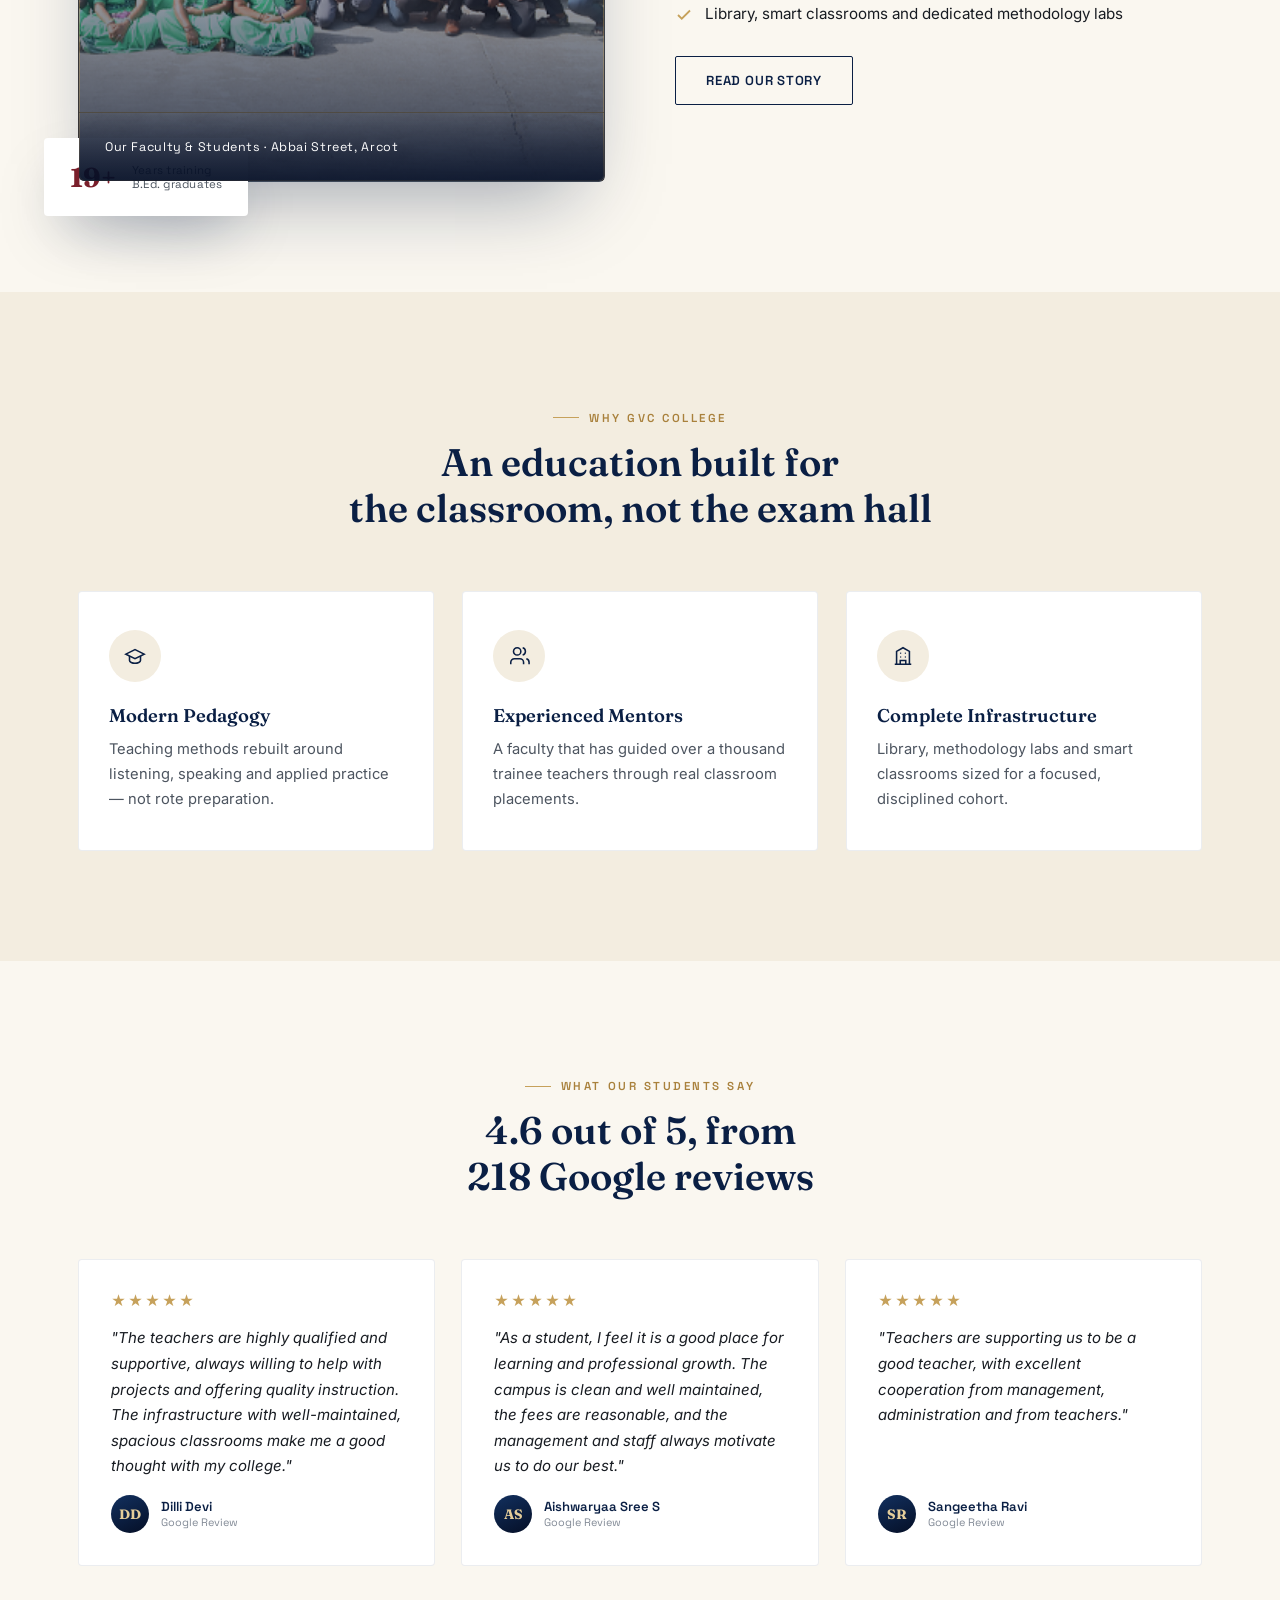
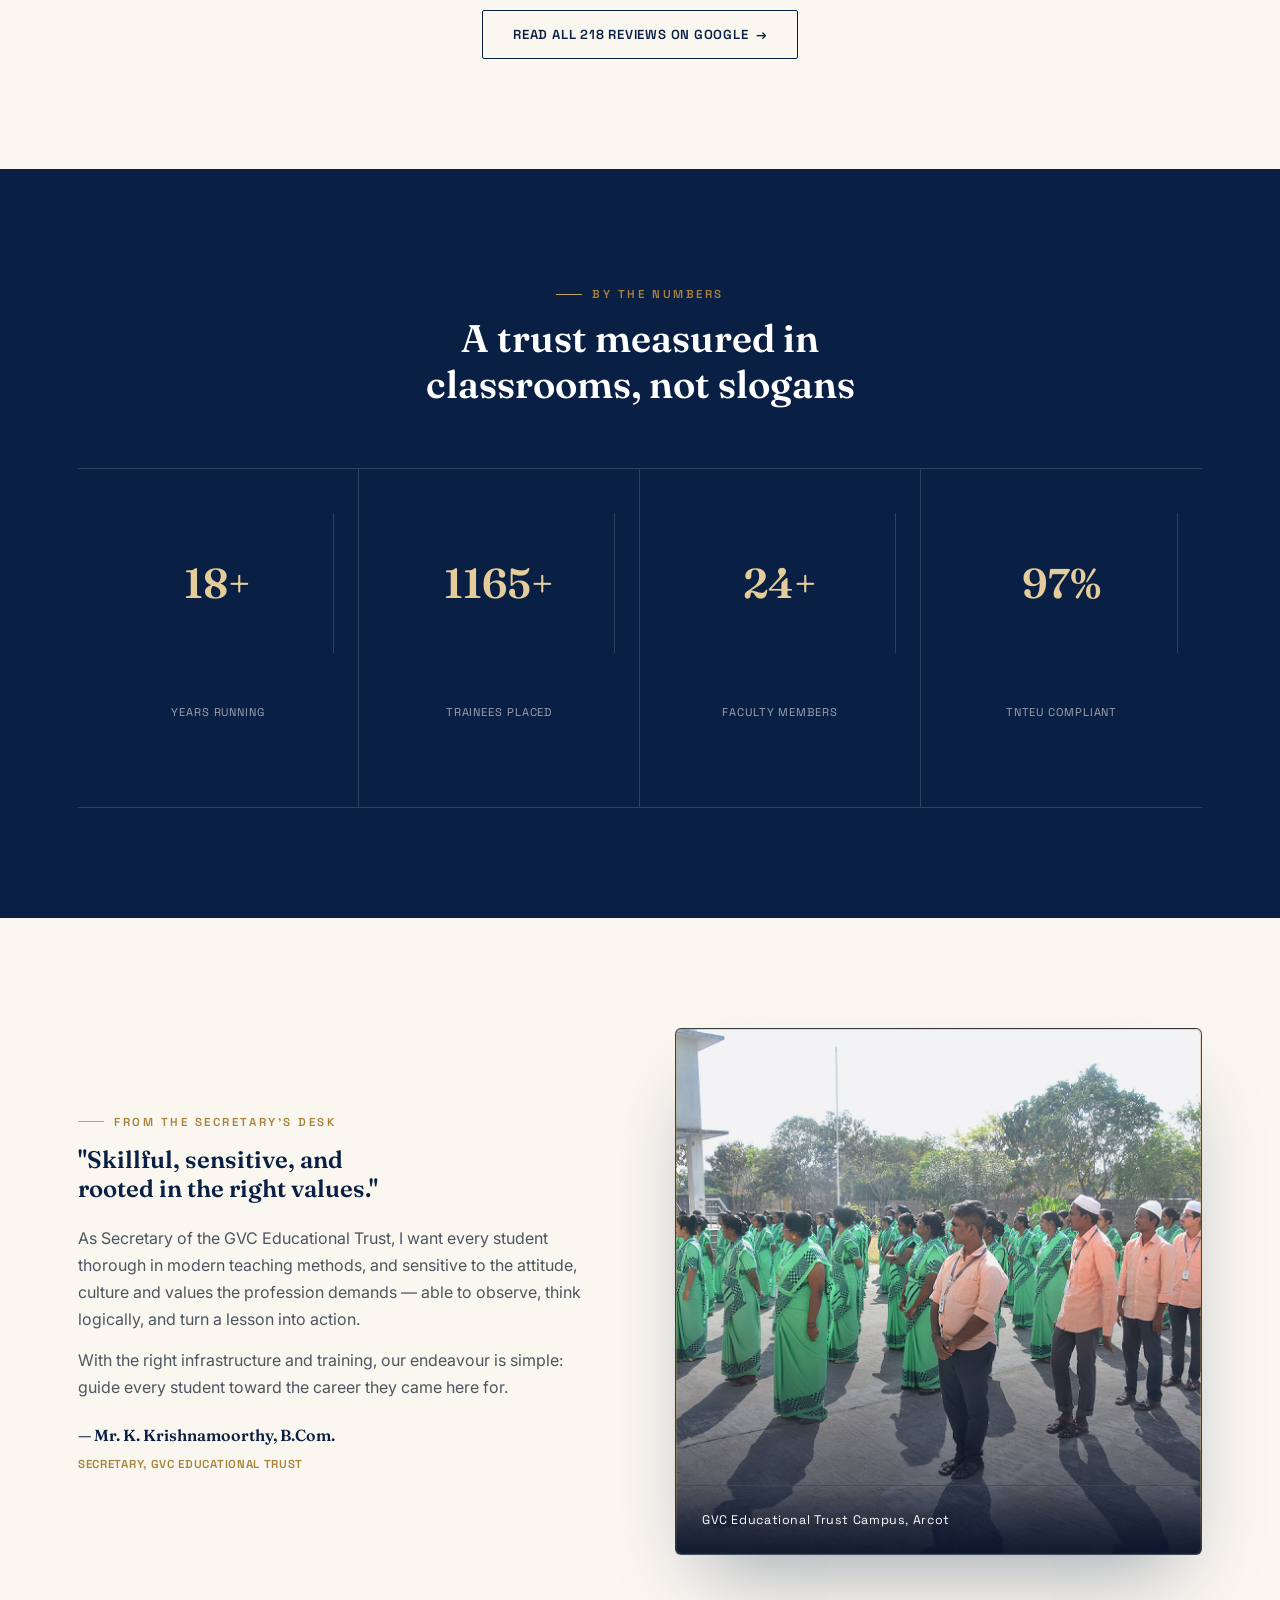
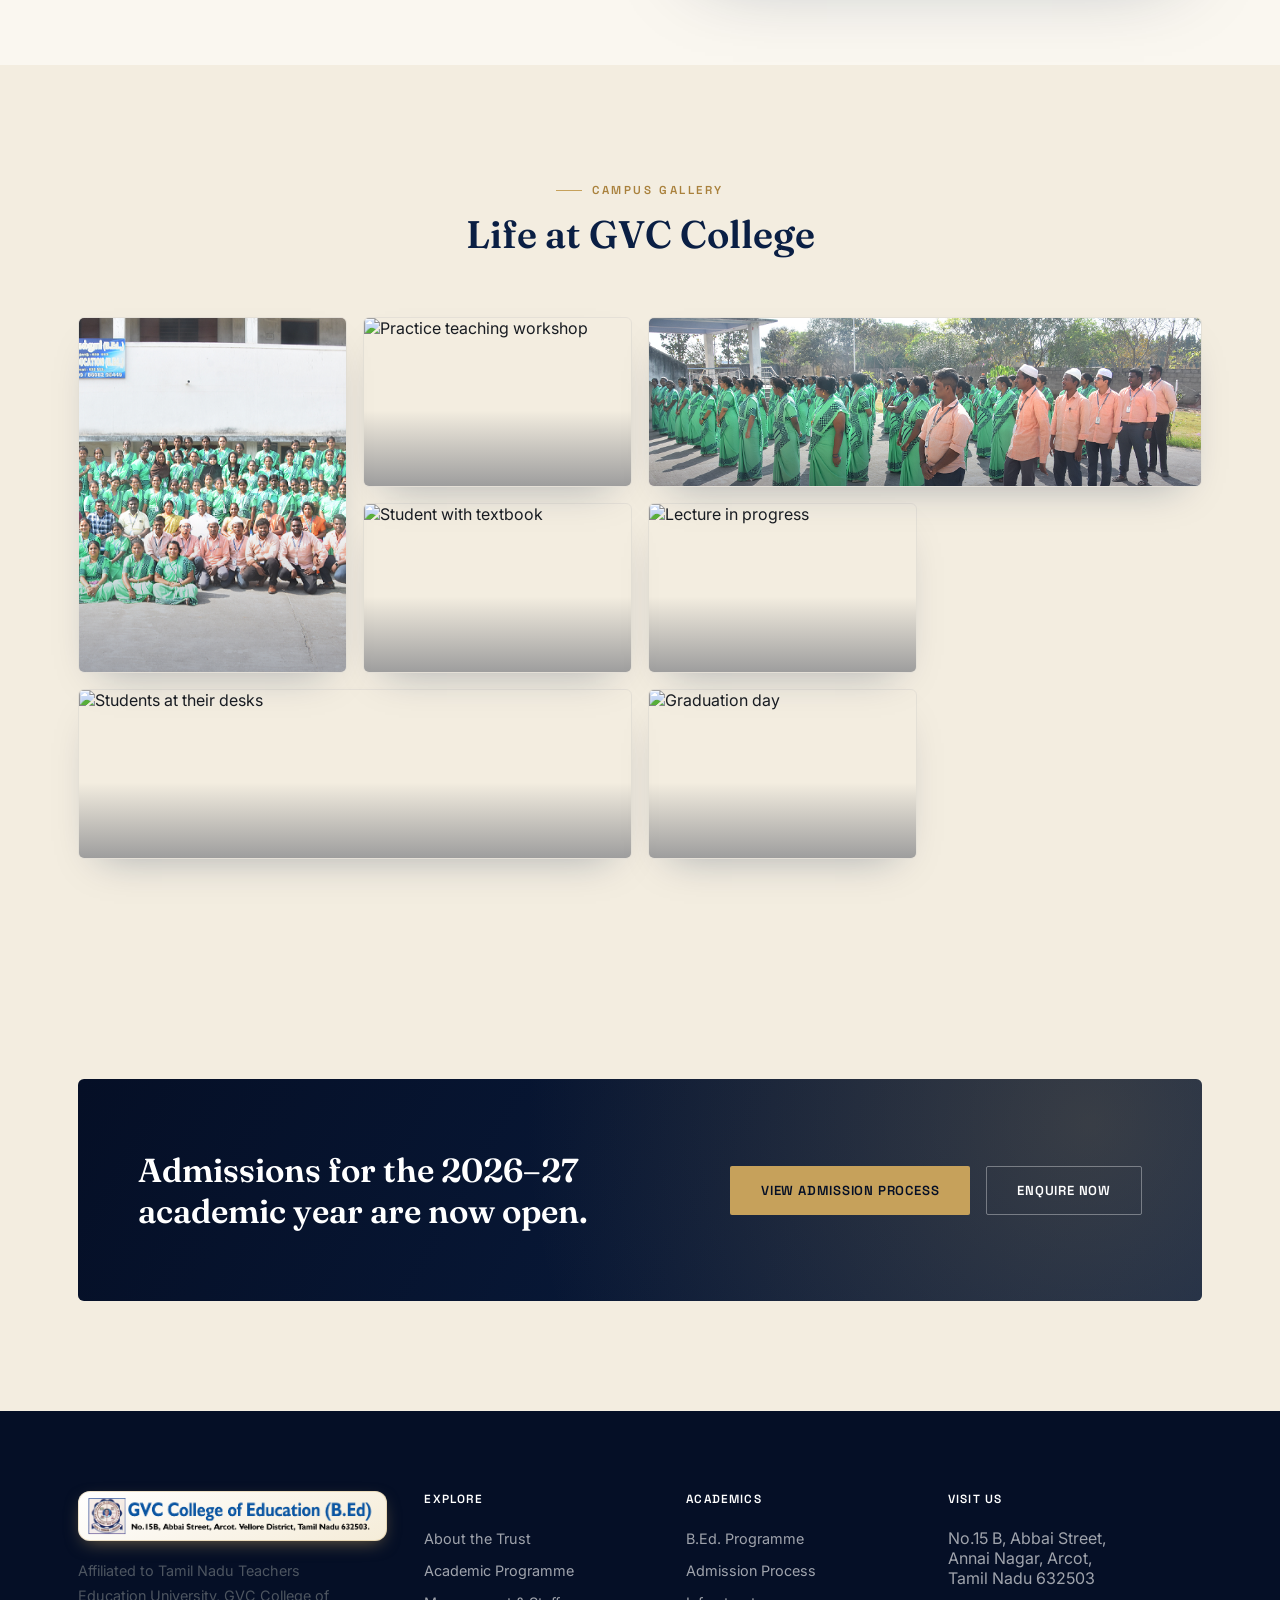
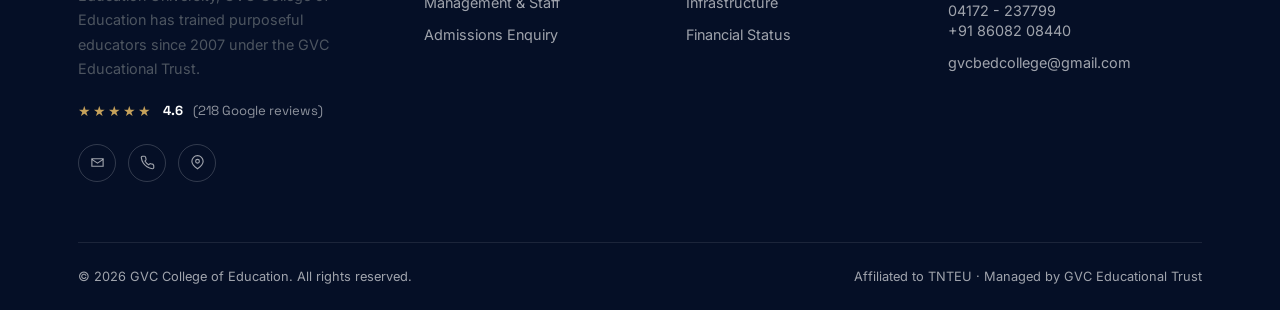
==== commit 977ca27e: "all set" ====
--- a/index.html
+++ b/index.html
@@ -1,778 +1,355 @@
-<!doctype html>
+<!DOCTYPE html>
 <html lang="en">
-  <head>
-    <meta charset="UTF-8" />
-    <meta name="viewport" content="width=device-width, initial-scale=1.0" />
-    <title>
-      GVC College of Education | Arcot, Vellore &mdash; B.Ed. Degree Programme
-    </title>
-    <meta
-      name="description"
-      content="GVC College of Education, Arcot. TNTEU-affiliated B.Ed. degree programme run by the GVC Educational Trust since 2007."
-    />
-    <link rel="icon" type="image/png" href="images/logo.png" />
-    <link rel="preconnect" href="https://fonts.googleapis.com" />
-    <link rel="stylesheet" href="assets/style.css" />
-  </head>
-  <body>
-    <div class="preloader">
-      <div class="seal">
-        <svg viewBox="0 0 50 50" fill="none">
-          <circle
-            cx="25"
-            cy="25"
-            r="20"
-            stroke="#c6a15b"
-            stroke-width="2.5"
-            stroke-dasharray="90 40"
-            stroke-linecap="round"
-          />
-        </svg>
-      </div>
-    </div>
-
-    <div class="topbar">
-      <div class="container">
-        <span class="address"
-          >No.15 B, Abbai Street, Annai Nagar, Arcot, Tamil Nadu 632503</span
-        >
-        <div class="contact-links">
-          <a href="tel:04172237799">04172&nbsp;-&nbsp;237799</a>
-          <a href="tel:+918608208440">+91&nbsp;86082&nbsp;08440</a>
-          <a href="mailto:gvcbedcollege@gmail.com">gvcbedcollege@gmail.com</a>
-        </div>
-      </div>
-    </div>
-
-    <header class="site-header">
-      <div class="header-glass"></div>
-      <div class="container">
-        <a href="index.html" class="brand">
-          <div class="brand-mark">
-            <img src="images/logo.png" alt="GVC College of Education logo" />
-          </div>
-        </a>
-        <nav class="main-nav">
-          <a href="index.html" class="active">Home</a>
-          <a href="about.html">About</a>
-          <a href="academics.html">Academics</a>
-          <a href="people.html">Management & Staff</a>
-          <a href="contact.html">Contact</a>
-
-          <a href="contact.html" class="btn btn-primary nav-cta">Enquire Now</a>
-        </nav>
-        <div class="notify-wrap">
-          <button
-            class="notify-bell"
-            id="notifyBell"
-            aria-label="Notifications"
-            aria-haspopup="true"
-            aria-expanded="false"
-          >
-            <svg
-              viewBox="0 0 24 24"
-              fill="none"
-              stroke="currentColor"
-              stroke-width="1.8"
-            >
-              <path d="M18 8a6 6 0 0 0-12 0c0 7-3 9-3 9h18s-3-2-3-9" />
-              <path d="M13.73 21a2 2 0 0 1-3.46 0" />
-            </svg>
-            <span class="notify-dot"></span>
-          </button>
-          <div class="notify-panel" id="notifyPanel">
-            <div class="np-head">
-              <span
-                ><span class="dot-live"></span>Live &middot; GVC College
-                Updates</span
-              >
-            </div>
-            <div class="notify-list">
-              <div class="notify-item">
-                <div class="ni-icon">
-                  <svg
-                    viewBox="0 0 24 24"
-                    fill="none"
-                    stroke="currentColor"
-                    stroke-width="2"
-                  >
-                    <path d="M20 6L9 17l-5-5" />
-                  </svg>
-                </div>
-                <div>
-                  <div class="ni-title">
-                    Admissions open for the 2026&ndash;27 academic year
-                  </div>
-                  <div class="ni-meta">Admissions</div>
-                </div>
-              </div>
-              <div class="notify-item">
-                <div class="ni-icon">
-                  <svg
-                    viewBox="0 0 24 24"
-                    fill="none"
-                    stroke="currentColor"
-                    stroke-width="1.8"
-                  >
-                    <path d="M3 21h18M5 21V7l7-4 7 4v14" />
-                  </svg>
-                </div>
-                <div>
-                  <div class="ni-title">
-                    Practice teaching placements are underway for the current
-                    batch
-                  </div>
-                  <div class="ni-meta">Academics</div>
-                </div>
-              </div>
-              <div class="notify-item">
-                <div class="ni-icon">
-                  <svg
-                    viewBox="0 0 24 24"
-                    fill="none"
-                    stroke="currentColor"
-                    stroke-width="1.8"
-                  >
-                    <path d="M4 19.5A2.5 2.5 0 0 1 6.5 17H20" />
-                    <path
-                      d="M6.5 2H20v20H6.5A2.5 2.5 0 0 1 4 19.5v-15A2.5 2.5 0 0 1 6.5 2z"
-                    />
-                  </svg>
-                </div>
-                <div>
-                  <div class="ni-title">
-                    Library restocked with updated TNTEU curriculum material
-                  </div>
-                  <div class="ni-meta">Infrastructure</div>
-                </div>
-              </div>
-              <div class="notify-item">
-                <div class="ni-icon">
-                  <svg
-                    viewBox="0 0 24 24"
-                    fill="none"
-                    stroke="currentColor"
-                    stroke-width="1.8"
-                  >
-                    <path
-                      d="M12 17.27L18.18 21l-1.64-7.03L22 9.24l-7.19-.61L12 2 9.19 8.63 2 9.24l5.46 4.73L5.82 21z"
-                    />
-                  </svg>
-                </div>
-                <div>
-                  <div class="ni-title">
-                    Rated 4.6 out of 5 from 218 verified Google reviews
-                  </div>
-                  <div class="ni-meta">Reputation</div>
-                </div>
-              </div>
-            </div>
-            <div class="np-foot">
-              <a href="contact.html">Talk to our admissions team &rarr;</a>
-            </div>
-          </div>
-        </div>
-        <button class="nav-toggle" aria-label="Toggle navigation">
-          <span></span>
-        </button>
-      </div>
-    </header>
-
-    <section class="hero">
-      <div class="hero-photo-bg">
-        <img src="images/ground_photo.png" alt="" loading="eager" />
-      </div>
-      <div class="bg-grid"></div>
-      <div
-        class="ring"
-        style="width: 640px; height: 640px; top: -220px; right: -220px"
-      ></div>
-      <div class="container hero-grid">
-        <div class="reveal in-view">
-          <span class="eyebrow">GVC Educational Trust &middot; Est. 2007</span>
-          <h1 style="margin-top: 22px">
-            Shaping tomorrow's<br /><em>purposeful educators</em>
-          </h1>
-          <div class="rating-chip">
-            <span class="stars">&#9733;&#9733;&#9733;&#9733;&#9733;</span>
-            <span class="rval">4.6</span>
-            <span class="rcount">on Google &middot; 218 reviews</span>
-          </div>
-          <p class="lede">
-            GVC College of Education trains B.Ed. graduates in Arcot with a
-            curriculum built on modern pedagogy, disciplined mentorship and
-            hands-on classroom practice &mdash; guided by the GVC Educational
-            Trust since 2007.
-          </p>
-          <div class="hero-actions">
-            <a href="academics.html" class="btn btn-primary"
-              >Explore the Programme</a
-            >
-            <a href="contact.html" class="btn btn-ghost"
-              >Talk to Admissions &nbsp;&rarr;</a
-            >
-          </div>
-          <div class="hero-stats">
-            <div>
-              <div class="num" data-count="19" data-suffix="+">0</div>
-              <div class="lbl">Years of Excellence</div>
-            </div>
-            <div>
-              <div class="num" data-count="1200" data-suffix="+">0</div>
-              <div class="lbl">Educators Trained</div>
-            </div>
-            <div>
-              <div class="num" data-count="25" data-suffix="+">0</div>
-              <div class="lbl">Faculty &amp; Mentors</div>
-            </div>
-            <div>
-              <div class="num" data-count="1" data-suffix="">0</div>
-              <div class="lbl">TNTEU Affiliation</div>
-            </div>
-          </div>
-        </div>
-        <div class="reveal in-view">
-          <div class="seal-wrap">
-            <div class="ring-outer"></div>
-            <div class="ring-mid"></div>
-            <div class="seal-core"><span class="initials">GVC</span></div>
-            <div class="orbit-chip c1">
-              <span class="dot-live"></span> TNTEU Affiliated
-            </div>
-            <div class="orbit-chip c2">
-              <span class="dot-live"></span> Est. 2007, Arcot
-            </div>
-          </div>
-        </div>
-      </div>
-    </section>
-
-    <div class="marquee-strip">
-      <div class="marquee-track">
-        <span>TNTEU AFFILIATED</span><span>&middot;</span>
-        <span>GVC EDUCATIONAL TRUST</span><span>&middot;</span>
-        <span>ESTABLISHED 2007</span><span>&middot;</span>
-        <span>B.ED. DEGREE PROGRAMME</span><span>&middot;</span>
-        <span>ARCOT, VELLORE DISTRICT</span><span>&middot;</span>
-      </div>
-    </div>
-
-    <section>
-      <div class="container split">
-        <div class="split-media reveal">
-          <div class="frame-card">
-            <img
-              src="images/group_photo.png"
-              alt="Faculty and students of GVC College of Education, Arcot"
-              loading="lazy"
-            />
-            <div class="cap">
-              Our Faculty &amp; Students &middot; Abbai Street, Arcot
-            </div>
-          </div>
-          <div class="floating-card">
-            <div class="n">19+</div>
-            <div class="t">Years training<br />B.Ed. graduates</div>
-          </div>
-        </div>
-        <div class="split-copy reveal">
-          <span class="eyebrow">Who We Are</span>
-          <h2 class="gold-underline" style="margin-top: 16px">
-            A trust built on<br />disciplined teaching
-            <svg viewBox="0 0 200 12">
-              <path d="M2 8 Q 50 2, 100 7 T 198 6" />
-            </svg>
-          </h2>
-          <p class="lead-line">
-            GVC College of Education has run its B.Ed. degree programme since
-            the 2007&ndash;2008 academic year, maintained by the GVC Educational
-            Trust.
-          </p>
-          <p>
-            Our mentors focus on the habits that carry into a real classroom
-            &mdash; observing closely, thinking in sequence, and turning theory
-            into a lesson plan that works on a Monday morning. Every trainee
-            leaves with the attitude, culture and values the profession asks
-            for.
-          </p>
-          <ul class="check-list">
-            <li>
-              <svg
-                width="18"
-                height="18"
-                viewBox="0 0 24 24"
-                fill="none"
-                stroke="#c6a15b"
-                stroke-width="2.4"
-              >
-                <path d="M20 6L9 17l-5-5" />
-              </svg>
-              TNTEU-affiliated B.Ed. degree programme
-            </li>
-            <li>
-              <svg
-                width="18"
-                height="18"
-                viewBox="0 0 24 24"
-                fill="none"
-                stroke="#c6a15b"
-                stroke-width="2.4"
-              >
-                <path d="M20 6L9 17l-5-5" />
-              </svg>
-              Faculty mentorship built around practice teaching
-            </li>
-            <li>
-              <svg
-                width="18"
-                height="18"
-                viewBox="0 0 24 24"
-                fill="none"
-                stroke="#c6a15b"
-                stroke-width="2.4"
-              >
-                <path d="M20 6L9 17l-5-5" />
-              </svg>
-              Library, smart classrooms and dedicated methodology labs
-            </li>
-          </ul>
-          <a href="about.html" class="btn btn-dark" style="margin-top: 32px"
-            >Read Our Story</a
-          >
-        </div>
-      </div>
-    </section>
-
-    <section class="bg-cream">
-      <div class="container">
-        <div class="section-head center reveal">
-          <span class="eyebrow">Why GVC College</span>
-          <h2>An education built for<br />the classroom, not the exam hall</h2>
-        </div>
-        <div class="card-grid reveal-stagger">
-          <div class="feature-card">
-            <div class="icon">
-              <svg
-                width="22"
-                height="22"
-                viewBox="0 0 24 24"
-                fill="none"
-                stroke="currentColor"
-                stroke-width="1.7"
-              >
-                <path d="M22 10L12 5 2 10l10 5 10-5z" />
-                <path d="M6 12v5c0 1.5 3 3 6 3s6-1.5 6-3v-5" />
-              </svg>
-            </div>
-            <h3>Modern Pedagogy</h3>
-            <p>
-              Teaching methods rebuilt around listening, speaking and applied
-              practice &mdash; not rote preparation.
-            </p>
-          </div>
-          <div class="feature-card">
-            <div class="icon">
-              <svg
-                width="22"
-                height="22"
-                viewBox="0 0 24 24"
-                fill="none"
-                stroke="currentColor"
-                stroke-width="1.7"
-              >
-                <path d="M17 21v-2a4 4 0 0 0-4-4H7a4 4 0 0 0-4 4v2" />
-                <circle cx="10" cy="7" r="4" />
-                <path d="M23 21v-2a4 4 0 0 0-3-3.87M16 3.13a4 4 0 0 1 0 7.75" />
-              </svg>
-            </div>
-            <h3>Experienced Mentors</h3>
-            <p>
-              A faculty that has guided over a thousand trainee teachers through
-              real classroom placements.
-            </p>
-          </div>
-          <div class="feature-card">
-            <div class="icon">
-              <svg
-                width="22"
-                height="22"
-                viewBox="0 0 24 24"
-                fill="none"
-                stroke="currentColor"
-                stroke-width="1.7"
-              >
-                <path
-                  d="M3 21h18M5 21V7l7-4 7 4v14M9 9h1M9 13h1M14 9h1M14 13h1M9 21v-4h6v4"
-                />
-              </svg>
-            </div>
-            <h3>Complete Infrastructure</h3>
-            <p>
-              Library, methodology labs and smart classrooms sized for a
-              focused, disciplined cohort.
-            </p>
-          </div>
-        </div>
-      </div>
-    </section>
-
-    <section>
-      <div class="container">
-        <div class="section-head center reveal">
-          <span class="eyebrow">What Our Students Say</span>
-          <h2>4.6 out of 5, from<br />218 Google reviews</h2>
-        </div>
-        <div class="testimonial-grid reveal-stagger">
-          <div class="testimonial-card">
-            <span class="tstars">&#9733;&#9733;&#9733;&#9733;&#9733;</span>
-            <p>
-              "The teachers are highly qualified and supportive, always willing
-              to help with projects and offering quality instruction. The
-              infrastructure with well-maintained, spacious classrooms make me a
-              good thought with my college."
-            </p>
-            <div class="testimonial-foot">
-              <div class="avatar">DD</div>
-              <div>
-                <div class="tname">Dilli Devi</div>
-                <div class="tmeta">Google Review</div>
-              </div>
-            </div>
-          </div>
-          <div class="testimonial-card">
-            <span class="tstars">&#9733;&#9733;&#9733;&#9733;&#9733;</span>
-            <p>
-              "As a student, I feel it is a good place for learning and
-              professional growth. The campus is clean and well maintained, the
-              fees are reasonable, and the management and staff always motivate
-              us to do our best."
-            </p>
-            <div class="testimonial-foot">
-              <div class="avatar">AS</div>
-              <div>
-                <div class="tname">Aishwaryaa Sree S</div>
-                <div class="tmeta">Google Review</div>
-              </div>
-            </div>
-          </div>
-          <div class="testimonial-card">
-            <span class="tstars">&#9733;&#9733;&#9733;&#9733;&#9733;</span>
-            <p>
-              "Teachers are supporting us to be a good teacher, with excellent
-              cooperation from management, administration and from teachers."
-            </p>
-            <div class="testimonial-foot">
-              <div class="avatar">SR</div>
-              <div>
-                <div class="tname">Sangeetha Ravi</div>
-                <div class="tmeta">Google Review</div>
-              </div>
-            </div>
-          </div>
-        </div>
-        <div style="text-align: center; margin-top: 44px" class="reveal">
-          <a
-            href="https://www.google.com/maps/search/?api=1&query=GVC+College+of+Education+Arcot"
-            target="_blank"
-            rel="noopener"
-            class="btn btn-dark"
-            >Read All 218 Reviews on Google &nbsp;&rarr;</a
-          >
-        </div>
-      </div>
-    </section>
-
-    <section class="bg-navy">
-      <div class="container">
-        <div class="section-head center reveal">
-          <span class="eyebrow">By The Numbers</span>
-          <h2>A trust measured in<br />classrooms, not slogans</h2>
-        </div>
-        <div class="ledger reveal">
-          <div>
-            <div class="num" data-count="19" data-suffix="+">0</div>
-            <div class="lbl">Years Running</div>
-          </div>
-          <div>
-            <div class="num" data-count="1200" data-suffix="+">0</div>
-            <div class="lbl">Trainees Placed</div>
-          </div>
-          <div>
-            <div class="num" data-count="25" data-suffix="+">0</div>
-            <div class="lbl">Faculty Members</div>
-          </div>
-          <div>
-            <div class="num" data-count="100" data-suffix="%">0</div>
-            <div class="lbl">TNTEU Compliant</div>
-          </div>
-        </div>
-      </div>
-    </section>
-
-    <section>
-      <div class="container">
-        <div class="split">
-          <div class="split-copy reveal">
-            <span class="eyebrow">From The Secretary's Desk</span>
-            <h2 style="margin-top: 16px">
-              "Skillful, sensitive, and<br />rooted in the right values."
-            </h2>
-            <p style="margin-top: 22px">
-              As Secretary of the GVC Educational Trust, I want every student
-              thorough in modern teaching methods, and sensitive to the
-              attitude, culture and values the profession demands &mdash; able
-              to observe, think logically, and turn a lesson into action.
-            </p>
-            <p style="margin-top: 14px">
-              With the right infrastructure and training, our endeavour is
-              simple: guide every student toward the career they came here for.
-            </p>
-            <p
-              style="
-                margin-top: 20px;
-                font-family: var(--font-display);
-                font-weight: 600;
-                color: var(--navy-900);
-              "
-            >
-              &mdash; Mr. K. Krishnamoorthy, B.Com.<br /><span
-                style="
-                  font-family: var(--font-utility);
-                  font-size: 0.72rem;
-                  letter-spacing: 0.06em;
-                  text-transform: uppercase;
-                  color: var(--gold-600);
-                  font-weight: 600;
-                "
-                >Secretary, GVC Educational Trust</span
-              >
-            </p>
-          </div>
-          <div class="split-media reveal">
-            <div class="frame-card" style="aspect-ratio: 1/1">
-              <img
-                src="images/ground_photo.png"
-                alt="GVC Educational Trust campus, Arcot"
-                loading="lazy"
-              />
-              <div class="cap">GVC Educational Trust Campus, Arcot</div>
-            </div>
-          </div>
-        </div>
-      </div>
-    </section>
-
-    <section class="bg-cream">
-      <div class="container">
-        <div class="section-head center reveal">
-          <span class="eyebrow">Campus Gallery</span>
-          <h2>Life at GVC College</h2>
-        </div>
-        <div class="gallery-grid reveal">
-          <a class="tall"
-            ><img
-              src="images/group_photo.png"
-              alt="Faculty and students at GVC College of Education"
-              loading="lazy"
-          /></a>
-          <a
-            ><img
-              src="https://images.unsplash.com/photo-1686624386665-4cd01b96d0f6?w=1200&q=80&auto=format&fit=crop&fm=jpg"
-              alt="Practice teaching workshop"
-              loading="lazy"
-          /></a>
-          <a class="wide"
-            ><img
-              src="images/ground_photo.png"
-              alt="GVC College of Education campus grounds, Arcot"
-              loading="lazy"
-          /></a>
-          <a
-            ><img
-              src="https://images.unsplash.com/photo-1571260899304-425eee4c7efc?w=1200&q=80&auto=format&fit=crop&fm=jpg"
-              alt="Student with textbook"
-              loading="lazy"
-          /></a>
-          <a
-            ><img
-              src="https://images.unsplash.com/photo-1654366677760-b1aaa51b9e02?w=1200&q=80&auto=format&fit=crop&fm=jpg"
-              alt="Lecture in progress"
-              loading="lazy"
-          /></a>
-          <a class="wide"
-            ><img
-              src="https://images.unsplash.com/photo-1719159381916-062fa9f435a6?w=1200&q=80&auto=format&fit=crop&fm=jpg"
-              alt="Students at their desks"
-              loading="lazy"
-          /></a>
-          <a
-            ><img
-              src="https://images.unsplash.com/photo-1495995424756-6a5a3f9e7543?w=1200&q=80&auto=format&fit=crop&fm=jpg"
-              alt="Graduation day"
-              loading="lazy"
-          /></a>
-        </div>
-      </div>
-    </section>
-
-    <section class="bg-cream">
-      <div class="container">
-        <div class="cta-banner reveal">
-          <h2>Admissions for the 2026&ndash;27 academic year are now open.</h2>
-          <div class="actions">
-            <a href="academics.html" class="btn btn-primary"
-              >View Admission Process</a
-            >
-            <a href="contact.html" class="btn btn-ghost">Enquire Now</a>
-          </div>
-        </div>
-      </div>
-    </section>
-
-    <footer>
-      <div class="container">
-        <div class="footer-grid">
-          <div class="footer-brand">
-            <div class="brand" style="margin-bottom: 4px">
-              <div class="brand-mark">
-                <img
-                  src="images/logo.png"
-                  alt="GVC College of Education logo"
-                />
-              </div>
-            </div>
-            <p>
-              Affiliated to Tamil Nadu Teachers Education University, GVC
-              College of Education has trained purposeful educators since 2007
-              under the GVC Educational Trust.
-            </p>
-            <div class="rating-chip">
-              <span class="stars">&#9733;&#9733;&#9733;&#9733;&#9733;</span>
-              <span class="rval">4.6</span>
-              <span class="rcount">(218 Google reviews)</span>
-            </div>
-            <div class="social-row">
-              <a href="mailto:gvcbedcollege@gmail.com" aria-label="Email"
-                ><svg
-                  width="15"
-                  height="15"
-                  viewBox="0 0 24 24"
-                  fill="none"
-                  stroke="currentColor"
-                  stroke-width="1.8"
-                >
-                  <path d="M3 6h18v12H3z" />
-                  <path d="M3 7l9 6 9-6" /></svg
-              ></a>
-              <a href="tel:04172237799" aria-label="Phone"
-                ><svg
-                  width="15"
-                  height="15"
-                  viewBox="0 0 24 24"
-                  fill="none"
-                  stroke="currentColor"
-                  stroke-width="1.8"
-                >
-                  <path
-                    d="M22 16.9v3a2 2 0 0 1-2.2 2 19.8 19.8 0 0 1-8.6-3.1 19.5 19.5 0 0 1-6-6A19.8 19.8 0 0 1 2.1 4.2 2 2 0 0 1 4 2h3a2 2 0 0 1 2 1.7c.1.9.3 1.8.6 2.7a2 2 0 0 1-.5 2.1L7.9 9.7a16 16 0 0 0 6 6l1.2-1.2a2 2 0 0 1 2.1-.5c.9.3 1.8.5 2.7.6a2 2 0 0 1 1.7 2z"
-                  /></svg
-              ></a>
-              <a
-                href="https://www.google.com/maps/search/?api=1&query=GVC+College+of+Education+Arcot"
-                target="_blank"
-                rel="noopener"
-                aria-label="Location"
-                ><svg
-                  width="15"
-                  height="15"
-                  viewBox="0 0 24 24"
-                  fill="none"
-                  stroke="currentColor"
-                  stroke-width="1.8"
-                >
-                  <path d="M21 10c0 6-9 12-9 12s-9-6-9-12a9 9 0 0 1 18 0z" />
-                  <circle cx="12" cy="10" r="3" /></svg
-              ></a>
-            </div>
-          </div>
-          <div>
-            <h4>Explore</h4>
-            <ul>
-              <li><a href="about.html">About the Trust</a></li>
-              <li><a href="academics.html">Academic Programme</a></li>
-              <li><a href="people.html">Management &amp; Staff</a></li>
-              <li><a href="contact.html">Admissions Enquiry</a></li>
-            </ul>
-          </div>
-          <div>
-            <h4>Academics</h4>
-            <ul>
-              <li><a href="academics.html">B.Ed. Programme</a></li>
-              <li><a href="academics.html#admission">Admission Process</a></li>
-              <li><a href="people.html#infrastructure">Infrastructure</a></li>
-              <li><a href="contact.html">Financial Status</a></li>
-            </ul>
-          </div>
-          <div>
-            <h4>Visit Us</h4>
-            <ul>
-              <li>
-                No.15 B, Abbai Street,<br />Annai Nagar, Arcot,<br />Tamil Nadu
-                632503
-              </li>
-              <li>
-                <a href="tel:04172237799">04172 - 237799</a><br /><a
-                  href="tel:+918608208440"
-                  >+91 86082 08440</a
-                >
-              </li>
-              <li>
-                <a href="mailto:gvcbedcollege@gmail.com"
-                  >gvcbedcollege@gmail.com</a
-                >
-              </li>
-            </ul>
-          </div>
-        </div>
-        <div class="footer-bottom">
-          <span
-            >&copy; 2026 GVC College of Education. All rights reserved.</span
-          >
-          <span
-            >Affiliated to TNTEU &middot; Managed by GVC Educational Trust</span
-          >
-        </div>
-      </div>
-    </footer>
-
-    <a
-      class="wa-float"
-      href="https://wa.me/914172237799"
-      target="_blank"
-      rel="noopener"
-      aria-label="Chat on WhatsApp"
-    >
-      <svg width="28" height="28" viewBox="0 0 24 24" fill="white">
-        <path
-          d="M12.04 2C6.58 2 2.13 6.45 2.13 11.91c0 1.87.5 3.62 1.44 5.14L2 22l5.13-1.51a9.9 9.9 0 0 0 4.9 1.29h.01c5.46 0 9.9-4.45 9.9-9.91C21.95 6.45 17.5 2 12.04 2zm0 18.02h-.01a8.2 8.2 0 0 1-4.19-1.15l-.3-.18-3.12.92.94-3.04-.2-.31a8.14 8.14 0 0 1-1.26-4.35c0-4.5 3.66-8.16 8.16-8.16 2.18 0 4.23.85 5.77 2.39a8.1 8.1 0 0 1 2.39 5.78c0 4.5-3.67 8.1-8.18 8.1zm4.48-6.1c-.24-.12-1.45-.72-1.68-.8-.22-.08-.39-.12-.55.12-.16.24-.63.8-.78.97-.14.16-.29.18-.53.06-.24-.12-1.03-.38-1.96-1.22-.72-.65-1.21-1.44-1.35-1.69-.14-.24-.01-.37.11-.49.11-.11.24-.29.37-.43.12-.15.16-.25.24-.41.08-.16.04-.3-.02-.43-.06-.12-.55-1.34-.76-1.83-.2-.48-.4-.42-.55-.42-.14 0-.3-.02-.46-.02-.16 0-.43.06-.65.3-.22.24-.86.84-.86 2.05 0 1.21.88 2.38 1 2.54.12.16 1.73 2.65 4.2 3.71.59.25 1.04.4 1.4.52.59.19 1.12.16 1.55.1.47-.07 1.45-.59 1.65-1.16.2-.57.2-1.06.14-1.16-.06-.1-.22-.16-.46-.28z"
-        />
-      </svg>
+<head>
+<meta charset="UTF-8">
+<meta name="viewport" content="width=device-width, initial-scale=1.0">
+<title>GVC College of Education | Arcot, Vellore &mdash; B.Ed. Degree Programme</title>
+<meta name="description" content="GVC College of Education, Arcot. TNTEU-affiliated B.Ed. degree programme run by the GVC Educational Trust since 2007.">
+<link rel="icon" type="image/png" href="images/logo.png">
+<link rel="preconnect" href="https://fonts.googleapis.com">
+<link rel="stylesheet" href="assets/style.css">
+</head>
+<body>
+
+<div class="preloader"><div class="seal"><svg viewBox="0 0 50 50" fill="none"><circle cx="25" cy="25" r="20" stroke="#c6a15b" stroke-width="2.5" stroke-dasharray="90 40" stroke-linecap="round"/></svg></div></div>
+
+<div class="topbar">
+  <div class="container">
+    <span class="address">No.15 B, Abbai Street, Annai Nagar, Arcot, Tamil Nadu 632503</span>
+    <div class="contact-links">
+      <a href="tel:04172237799">04172&nbsp;-&nbsp;237799</a>
+      <a href="tel:+918608208440">+91&nbsp;86082&nbsp;08440</a>
+      <a href="mailto:gvcbedcollege@gmail.com">gvcbedcollege@gmail.com</a>
+    </div>
+  </div>
+</div>
+
+<header class="site-header">
+  <div class="header-glass"></div>
+  <div class="container">
+    <a href="index.html" class="brand">
+      <div class="brand-mark"><img src="images/logo.png" alt="GVC College of Education logo"></div>
     </a>
-    <button class="to-top" aria-label="Back to top">
-      <svg
-        width="18"
-        height="18"
-        viewBox="0 0 24 24"
-        fill="none"
-        stroke="currentColor"
-        stroke-width="2"
-      >
-        <path d="M12 19V5M5 12l7-7 7 7" />
-      </svg>
-    </button>
-
-    <div id="toast-stack" aria-live="polite"></div>
-
-    <script src="assets/script.js"></script>
-  </body>
+    <nav class="main-nav">
+      <a href="index.html" class="active">Home</a>
+<a href="about.html">About</a>
+<a href="academics.html">Academics</a>
+<a href="people.html">Management & Staff</a>
+<a href="contact.html">Contact</a>
+
+      <a href="contact.html" class="btn btn-primary nav-cta">Enquire Now</a>
+    </nav>
+    <div class="notify-wrap">
+      <button class="notify-bell" id="notifyBell" aria-label="Notifications" aria-haspopup="true" aria-expanded="false">
+        <svg viewBox="0 0 24 24" fill="none" stroke="currentColor" stroke-width="1.8"><path d="M18 8a6 6 0 0 0-12 0c0 7-3 9-3 9h18s-3-2-3-9"/><path d="M13.73 21a2 2 0 0 1-3.46 0"/></svg>
+        <span class="notify-dot"></span>
+      </button>
+      <div class="notify-panel" id="notifyPanel">
+        <div class="np-head"><span><span class="dot-live"></span>Live &middot; GVC College Updates</span></div>
+        <div class="notify-list">
+          <div class="notify-item">
+            <div class="ni-icon"><svg viewBox="0 0 24 24" fill="none" stroke="currentColor" stroke-width="2"><path d="M20 6L9 17l-5-5"/></svg></div>
+            <div><div class="ni-title">Admissions open for the 2026&ndash;27 academic year</div><div class="ni-meta">Admissions</div></div>
+          </div>
+          <div class="notify-item">
+            <div class="ni-icon"><svg viewBox="0 0 24 24" fill="none" stroke="currentColor" stroke-width="1.8"><path d="M3 21h18M5 21V7l7-4 7 4v14"/></svg></div>
+            <div><div class="ni-title">Practice teaching placements are underway for the current batch</div><div class="ni-meta">Academics</div></div>
+          </div>
+          <div class="notify-item">
+            <div class="ni-icon"><svg viewBox="0 0 24 24" fill="none" stroke="currentColor" stroke-width="1.8"><path d="M4 19.5A2.5 2.5 0 0 1 6.5 17H20"/><path d="M6.5 2H20v20H6.5A2.5 2.5 0 0 1 4 19.5v-15A2.5 2.5 0 0 1 6.5 2z"/></svg></div>
+            <div><div class="ni-title">Library restocked with updated TNTEU curriculum material</div><div class="ni-meta">Infrastructure</div></div>
+          </div>
+          <div class="notify-item">
+            <div class="ni-icon"><svg viewBox="0 0 24 24" fill="none" stroke="currentColor" stroke-width="1.8"><path d="M12 17.27L18.18 21l-1.64-7.03L22 9.24l-7.19-.61L12 2 9.19 8.63 2 9.24l5.46 4.73L5.82 21z"/></svg></div>
+            <div><div class="ni-title">Rated 4.6 out of 5 from 218 verified Google reviews</div><div class="ni-meta">Reputation</div></div>
+          </div>
+        </div>
+        <div class="np-foot"><a href="contact.html">Talk to our admissions team &rarr;</a></div>
+      </div>
+    </div>
+    <button class="nav-toggle" aria-label="Toggle navigation"><span></span></button>
+  </div>
+</header>
+
+
+<section class="hero">
+  <div class="hero-photo-bg" id="heroBgCarousel">
+    <div class="hpb-slide active"><img src="images/ground_photo.png" alt="" loading="eager"></div>
+    <div class="hpb-slide"><img src="images/group_photo.png" alt="" loading="lazy"></div>
+  </div>
+  <div class="hero-text-scrim"></div>
+  <div class="bg-grid"></div>
+  <div class="ring" style="width:640px;height:640px;top:-220px;right:-220px;"></div>
+  <div class="container hero-grid">
+    <div class="reveal in-view">
+      <span class="eyebrow">GVC Educational Trust &middot; Est. 2007</span>
+      <h1 style="margin-top:22px;">Shaping tomorrow's<br><em>purposeful educators</em></h1>
+      <div class="rating-chip">
+        <span class="stars">&#9733;&#9733;&#9733;&#9733;&#9733;</span>
+        <span class="rval">4.6</span>
+        <span class="rcount">on Google &middot; 218 reviews</span>
+      </div>
+      <p class="lede">GVC College of Education trains B.Ed. graduates in Arcot with a curriculum built on modern pedagogy, disciplined mentorship and hands-on classroom practice &mdash; guided by the GVC Educational Trust since 2007.</p>
+      <div class="hero-actions">
+        <a href="academics.html" class="btn btn-primary">Explore the Programme</a>
+        <a href="contact.html" class="btn btn-ghost">Talk to Admissions &nbsp;&rarr;</a>
+      </div>
+      <div class="hero-stats">
+        <div><div class="num" data-count="19" data-suffix="+">0</div><div class="lbl">Years of Excellence</div></div>
+        <div><div class="num" data-count="1200" data-suffix="+">0</div><div class="lbl">Educators Trained</div></div>
+        <div><div class="num" data-count="25" data-suffix="+">0</div><div class="lbl">Faculty &amp; Mentors</div></div>
+        <div><div class="num" data-count="1" data-suffix="">0</div><div class="lbl">TNTEU Affiliation</div></div>
+      </div>
+    </div>
+    <div class="reveal in-view">
+      <div class="hero-showcase">
+        <div class="hero-showcase-frame" id="heroShowcase">
+          <div class="hs-slide active">
+            <img src="images/group_photo.png" alt="Faculty and students of GVC College of Education, Arcot">
+          </div>
+          <div class="hs-slide">
+            <img src="images/ground_photo.png" alt="GVC College of Education campus grounds, Arcot">
+          </div>
+          <div class="hs-shine"></div>
+          <div class="hs-caption">Life at GVC College of Education</div>
+        </div>
+        <div class="orbit-chip c1"><span class="dot-live"></span> TNTEU Affiliated</div>
+        <div class="orbit-chip c2"><span class="dot-live"></span> Est. 2007, Arcot</div>
+      </div>
+    </div>
+  </div>
+</section>
+
+<div class="marquee-strip">
+  <div class="marquee-track">
+    <span>TNTEU AFFILIATED</span><span>&middot;</span>
+    <span>GVC EDUCATIONAL TRUST</span><span>&middot;</span>
+    <span>ESTABLISHED 2007</span><span>&middot;</span>
+    <span>B.ED. DEGREE PROGRAMME</span><span>&middot;</span>
+    <span>ARCOT, VELLORE DISTRICT</span><span>&middot;</span>
+  </div>
+</div>
+
+<section>
+  <div class="container split">
+    <div class="split-media reveal">
+      <div class="frame-card">
+        <img src="images/group_photo.png" alt="Faculty and students of GVC College of Education, Arcot" loading="lazy">
+        <div class="cap">Our Faculty &amp; Students &middot; Abbai Street, Arcot</div>
+      </div>
+      <div class="floating-card">
+        <div class="n">19+</div>
+        <div class="t">Years training<br>B.Ed. graduates</div>
+      </div>
+    </div>
+    <div class="split-copy reveal">
+      <span class="eyebrow">Who We Are</span>
+      <h2 class="gold-underline" style="margin-top:16px;">A trust built on<br>disciplined teaching <svg viewBox="0 0 200 12"><path d="M2 8 Q 50 2, 100 7 T 198 6"/></svg></h2>
+      <p class="lead-line">GVC College of Education has run its B.Ed. degree programme since the 2007&ndash;2008 academic year, maintained by the GVC Educational Trust.</p>
+      <p>Our mentors focus on the habits that carry into a real classroom &mdash; observing closely, thinking in sequence, and turning theory into a lesson plan that works on a Monday morning. Every trainee leaves with the attitude, culture and values the profession asks for.</p>
+      <ul class="check-list">
+        <li><svg width="18" height="18" viewBox="0 0 24 24" fill="none" stroke="#c6a15b" stroke-width="2.4"><path d="M20 6L9 17l-5-5"/></svg> TNTEU-affiliated B.Ed. degree programme</li>
+        <li><svg width="18" height="18" viewBox="0 0 24 24" fill="none" stroke="#c6a15b" stroke-width="2.4"><path d="M20 6L9 17l-5-5"/></svg> Faculty mentorship built around practice teaching</li>
+        <li><svg width="18" height="18" viewBox="0 0 24 24" fill="none" stroke="#c6a15b" stroke-width="2.4"><path d="M20 6L9 17l-5-5"/></svg> Library, smart classrooms and dedicated methodology labs</li>
+      </ul>
+      <a href="about.html" class="btn btn-dark" style="margin-top:32px;">Read Our Story</a>
+    </div>
+  </div>
+</section>
+
+<section class="bg-cream">
+  <div class="container">
+    <div class="section-head center reveal">
+      <span class="eyebrow">Why GVC College</span>
+      <h2>An education built for<br>the classroom, not the exam hall</h2>
+    </div>
+    <div class="card-grid reveal-stagger">
+      <div class="feature-card">
+        <div class="icon"><svg width="22" height="22" viewBox="0 0 24 24" fill="none" stroke="currentColor" stroke-width="1.7"><path d="M22 10L12 5 2 10l10 5 10-5z"/><path d="M6 12v5c0 1.5 3 3 6 3s6-1.5 6-3v-5"/></svg></div>
+        <h3>Modern Pedagogy</h3>
+        <p>Teaching methods rebuilt around listening, speaking and applied practice &mdash; not rote preparation.</p>
+      </div>
+      <div class="feature-card">
+        <div class="icon"><svg width="22" height="22" viewBox="0 0 24 24" fill="none" stroke="currentColor" stroke-width="1.7"><path d="M17 21v-2a4 4 0 0 0-4-4H7a4 4 0 0 0-4 4v2"/><circle cx="10" cy="7" r="4"/><path d="M23 21v-2a4 4 0 0 0-3-3.87M16 3.13a4 4 0 0 1 0 7.75"/></svg></div>
+        <h3>Experienced Mentors</h3>
+        <p>A faculty that has guided over a thousand trainee teachers through real classroom placements.</p>
+      </div>
+      <div class="feature-card">
+        <div class="icon"><svg width="22" height="22" viewBox="0 0 24 24" fill="none" stroke="currentColor" stroke-width="1.7"><path d="M3 21h18M5 21V7l7-4 7 4v14M9 9h1M9 13h1M14 9h1M14 13h1M9 21v-4h6v4"/></svg></div>
+        <h3>Complete Infrastructure</h3>
+        <p>Library, methodology labs and smart classrooms sized for a focused, disciplined cohort.</p>
+      </div>
+    </div>
+  </div>
+</section>
+
+<section>
+  <div class="container">
+    <div class="section-head center reveal">
+      <span class="eyebrow">What Our Students Say</span>
+      <h2>4.6 out of 5, from<br>218 Google reviews</h2>
+    </div>
+    <div class="testimonial-grid reveal-stagger">
+      <div class="testimonial-card">
+        <span class="tstars">&#9733;&#9733;&#9733;&#9733;&#9733;</span>
+        <p>"The teachers are highly qualified and supportive, always willing to help with projects and offering quality instruction. The infrastructure with well-maintained, spacious classrooms make me a good thought with my college."</p>
+        <div class="testimonial-foot">
+          <div class="avatar">DD</div>
+          <div><div class="tname">Dilli Devi</div><div class="tmeta">Google Review</div></div>
+        </div>
+      </div>
+      <div class="testimonial-card">
+        <span class="tstars">&#9733;&#9733;&#9733;&#9733;&#9733;</span>
+        <p>"As a student, I feel it is a good place for learning and professional growth. The campus is clean and well maintained, the fees are reasonable, and the management and staff always motivate us to do our best."</p>
+        <div class="testimonial-foot">
+          <div class="avatar">AS</div>
+          <div><div class="tname">Aishwaryaa Sree S</div><div class="tmeta">Google Review</div></div>
+        </div>
+      </div>
+      <div class="testimonial-card">
+        <span class="tstars">&#9733;&#9733;&#9733;&#9733;&#9733;</span>
+        <p>"Teachers are supporting us to be a good teacher, with excellent cooperation from management, administration and from teachers."</p>
+        <div class="testimonial-foot">
+          <div class="avatar">SR</div>
+          <div><div class="tname">Sangeetha Ravi</div><div class="tmeta">Google Review</div></div>
+        </div>
+      </div>
+    </div>
+    <div style="text-align:center;margin-top:44px;" class="reveal">
+      <a href="https://www.google.com/maps/search/?api=1&query=GVC+College+of+Education+Arcot" target="_blank" rel="noopener" class="btn btn-dark">Read All 218 Reviews on Google &nbsp;&rarr;</a>
+    </div>
+  </div>
+</section>
+
+<section class="bg-navy">
+  <div class="container">
+    <div class="section-head center reveal">
+      <span class="eyebrow">By The Numbers</span>
+      <h2>A trust measured in<br>classrooms, not slogans</h2>
+    </div>
+    <div class="ledger reveal">
+      <div><div class="num" data-count="19" data-suffix="+">0</div><div class="lbl">Years Running</div></div>
+      <div><div class="num" data-count="1200" data-suffix="+">0</div><div class="lbl">Trainees Placed</div></div>
+      <div><div class="num" data-count="25" data-suffix="+">0</div><div class="lbl">Faculty Members</div></div>
+      <div><div class="num" data-count="100" data-suffix="%">0</div><div class="lbl">TNTEU Compliant</div></div>
+    </div>
+  </div>
+</section>
+
+<section>
+  <div class="container">
+    <div class="split">
+      <div class="split-copy reveal">
+        <span class="eyebrow">From The Secretary's Desk</span>
+        <h2 style="margin-top:16px;">"Skillful, sensitive, and<br>rooted in the right values."</h2>
+        <p style="margin-top:22px;">As Secretary of the GVC Educational Trust, I want every student thorough in modern teaching methods, and sensitive to the attitude, culture and values the profession demands &mdash; able to observe, think logically, and turn a lesson into action.</p>
+        <p style="margin-top:14px;">With the right infrastructure and training, our endeavour is simple: guide every student toward the career they came here for.</p>
+        <p style="margin-top:20px;font-family:var(--font-display);font-weight:600;color:var(--navy-900);">&mdash; Mr. K. Krishnamoorthy, B.Com.<br><span style="font-family:var(--font-utility);font-size:.72rem;letter-spacing:.06em;text-transform:uppercase;color:var(--gold-600);font-weight:600;">Secretary, GVC Educational Trust</span></p>
+      </div>
+      <div class="split-media reveal">
+        <div class="frame-card" style="aspect-ratio:1/1;">
+          <img src="images/ground_photo.png" alt="GVC Educational Trust campus, Arcot" loading="lazy">
+          <div class="cap">GVC Educational Trust Campus, Arcot</div>
+        </div>
+      </div>
+    </div>
+  </div>
+</section>
+
+<section class="bg-cream">
+  <div class="container">
+    <div class="section-head center reveal">
+      <span class="eyebrow">Campus Gallery</span>
+      <h2>Life at GVC College</h2>
+    </div>
+    <div class="gallery-grid reveal">
+      <a class="tall"><img src="images/group_photo.png" alt="Faculty and students at GVC College of Education" loading="lazy"></a>
+      <a><img src="https://images.unsplash.com/photo-1686624386665-4cd01b96d0f6?w=1200&q=80&auto=format&fit=crop&fm=jpg" alt="Practice teaching workshop" loading="lazy"></a>
+      <a class="wide"><img src="images/ground_photo.png" alt="GVC College of Education campus grounds, Arcot" loading="lazy"></a>
+      <a><img src="https://images.unsplash.com/photo-1571260899304-425eee4c7efc?w=1200&q=80&auto=format&fit=crop&fm=jpg" alt="Student with textbook" loading="lazy"></a>
+      <a><img src="https://images.unsplash.com/photo-1654366677760-b1aaa51b9e02?w=1200&q=80&auto=format&fit=crop&fm=jpg" alt="Lecture in progress" loading="lazy"></a>
+      <a class="wide"><img src="https://images.unsplash.com/photo-1719159381916-062fa9f435a6?w=1200&q=80&auto=format&fit=crop&fm=jpg" alt="Students at their desks" loading="lazy"></a>
+      <a><img src="https://images.unsplash.com/photo-1495995424756-6a5a3f9e7543?w=1200&q=80&auto=format&fit=crop&fm=jpg" alt="Graduation day" loading="lazy"></a>
+    </div>
+  </div>
+</section>
+
+<section class="bg-cream">
+  <div class="container">
+    <div class="cta-banner reveal">
+      <h2>Admissions for the 2026&ndash;27 academic year are now open.</h2>
+      <div class="actions">
+        <a href="academics.html" class="btn btn-primary">View Admission Process</a>
+        <a href="contact.html" class="btn btn-ghost">Enquire Now</a>
+      </div>
+    </div>
+  </div>
+</section>
+
+
+<footer>
+  <div class="container">
+    <div class="footer-grid">
+      <div class="footer-brand">
+        <div class="brand" style="margin-bottom:4px;">
+          <div class="brand-mark"><img src="images/logo.png" alt="GVC College of Education logo"></div>
+        </div>
+        <p>Affiliated to Tamil Nadu Teachers Education University, GVC College of Education has trained purposeful educators since 2007 under the GVC Educational Trust.</p>
+        <div class="rating-chip">
+          <span class="stars">&#9733;&#9733;&#9733;&#9733;&#9733;</span>
+          <span class="rval">4.6</span>
+          <span class="rcount">(218 Google reviews)</span>
+        </div>
+        <div class="social-row">
+          <a href="mailto:gvcbedcollege@gmail.com" aria-label="Email"><svg width="15" height="15" viewBox="0 0 24 24" fill="none" stroke="currentColor" stroke-width="1.8"><path d="M3 6h18v12H3z"/><path d="M3 7l9 6 9-6"/></svg></a>
+          <a href="tel:04172237799" aria-label="Phone"><svg width="15" height="15" viewBox="0 0 24 24" fill="none" stroke="currentColor" stroke-width="1.8"><path d="M22 16.9v3a2 2 0 0 1-2.2 2 19.8 19.8 0 0 1-8.6-3.1 19.5 19.5 0 0 1-6-6A19.8 19.8 0 0 1 2.1 4.2 2 2 0 0 1 4 2h3a2 2 0 0 1 2 1.7c.1.9.3 1.8.6 2.7a2 2 0 0 1-.5 2.1L7.9 9.7a16 16 0 0 0 6 6l1.2-1.2a2 2 0 0 1 2.1-.5c.9.3 1.8.5 2.7.6a2 2 0 0 1 1.7 2z"/></svg></a>
+          <a href="https://www.google.com/maps/search/?api=1&query=GVC+College+of+Education+Arcot" target="_blank" rel="noopener" aria-label="Location"><svg width="15" height="15" viewBox="0 0 24 24" fill="none" stroke="currentColor" stroke-width="1.8"><path d="M21 10c0 6-9 12-9 12s-9-6-9-12a9 9 0 0 1 18 0z"/><circle cx="12" cy="10" r="3"/></svg></a>
+        </div>
+      </div>
+      <div>
+        <h4>Explore</h4>
+        <ul>
+          <li><a href="about.html">About the Trust</a></li>
+          <li><a href="academics.html">Academic Programme</a></li>
+          <li><a href="people.html">Management &amp; Staff</a></li>
+          <li><a href="contact.html">Admissions Enquiry</a></li>
+        </ul>
+      </div>
+      <div>
+        <h4>Academics</h4>
+        <ul>
+          <li><a href="academics.html">B.Ed. Programme</a></li>
+          <li><a href="academics.html#admission">Admission Process</a></li>
+          <li><a href="people.html#infrastructure">Infrastructure</a></li>
+          <li><a href="contact.html">Financial Status</a></li>
+        </ul>
+      </div>
+      <div>
+        <h4>Visit Us</h4>
+        <ul>
+          <li>No.15 B, Abbai Street,<br>Annai Nagar, Arcot,<br>Tamil Nadu 632503</li>
+          <li><a href="tel:04172237799">04172 - 237799</a><br><a href="tel:+918608208440">+91 86082 08440</a></li>
+          <li><a href="mailto:gvcbedcollege@gmail.com">gvcbedcollege@gmail.com</a></li>
+        </ul>
+      </div>
+    </div>
+    <div class="footer-bottom">
+      <span>&copy; 2026 GVC College of Education. All rights reserved.</span>
+      <span>Affiliated to TNTEU &middot; Managed by GVC Educational Trust</span>
+    </div>
+  </div>
+</footer>
+
+<a class="wa-float" href="https://wa.me/914172237799" target="_blank" rel="noopener" aria-label="Chat on WhatsApp">
+  <svg width="28" height="28" viewBox="0 0 24 24" fill="white"><path d="M12.04 2C6.58 2 2.13 6.45 2.13 11.91c0 1.87.5 3.62 1.44 5.14L2 22l5.13-1.51a9.9 9.9 0 0 0 4.9 1.29h.01c5.46 0 9.9-4.45 9.9-9.91C21.95 6.45 17.5 2 12.04 2zm0 18.02h-.01a8.2 8.2 0 0 1-4.19-1.15l-.3-.18-3.12.92.94-3.04-.2-.31a8.14 8.14 0 0 1-1.26-4.35c0-4.5 3.66-8.16 8.16-8.16 2.18 0 4.23.85 5.77 2.39a8.1 8.1 0 0 1 2.39 5.78c0 4.5-3.67 8.1-8.18 8.1zm4.48-6.1c-.24-.12-1.45-.72-1.68-.8-.22-.08-.39-.12-.55.12-.16.24-.63.8-.78.97-.14.16-.29.18-.53.06-.24-.12-1.03-.38-1.96-1.22-.72-.65-1.21-1.44-1.35-1.69-.14-.24-.01-.37.11-.49.11-.11.24-.29.37-.43.12-.15.16-.25.24-.41.08-.16.04-.3-.02-.43-.06-.12-.55-1.34-.76-1.83-.2-.48-.4-.42-.55-.42-.14 0-.3-.02-.46-.02-.16 0-.43.06-.65.3-.22.24-.86.84-.86 2.05 0 1.21.88 2.38 1 2.54.12.16 1.73 2.65 4.2 3.71.59.25 1.04.4 1.4.52.59.19 1.12.16 1.55.1.47-.07 1.45-.59 1.65-1.16.2-.57.2-1.06.14-1.16-.06-.1-.22-.16-.46-.28z"/></svg>
+</a>
+<button class="to-top" aria-label="Back to top">
+  <svg width="18" height="18" viewBox="0 0 24 24" fill="none" stroke="currentColor" stroke-width="2"><path d="M12 19V5M5 12l7-7 7 7"/></svg>
+</button>
+
+<div id="toast-stack" aria-live="polite"></div>
+
+<script src="assets/script.js"></script>
+
+</body>
 </html>
--- a/assets/style.css
+++ b/assets/style.css
@@ -323,18 +323,30 @@
 .hero-photo-bg{
   position:absolute;inset:0;z-index:0;
 }
-.hero-photo-bg img{
+.hero-photo-bg img,
+.hero-photo-bg .hpb-slide img{
   width:100%;height:100%;object-fit:cover;object-position:center 30%;
-  opacity:.4;
-  filter:saturate(1.05);
+  opacity:.68;
+  filter:saturate(1.08);
+  animation:kenburns-slow 22s ease-in-out infinite alternate;
+}
+@keyframes kenburns-slow{0%{transform:scale(1);}100%{transform:scale(1.1);}}
+@media (prefers-reduced-motion: reduce){
+  .hero-photo-bg img{animation:none;}
 }
 .hero-photo-bg::after{
   content:'';position:absolute;inset:0;
   background:
-    radial-gradient(circle at 82% 18%, rgba(198,161,91,.18), transparent 45%),
-    linear-gradient(115deg, var(--navy-950) 22%, rgba(10,31,68,.55) 52%, rgba(10,31,68,.35) 75%),
-    linear-gradient(180deg, rgba(5,15,38,.35), var(--navy-900) 78%, var(--navy-800) 120%);
-}
+    radial-gradient(circle at 85% 15%, rgba(198,161,91,.18), transparent 42%),
+    linear-gradient(0deg, rgba(4,12,32,.5) 0%, rgba(4,12,32,0) 24%, rgba(4,12,32,0) 68%, rgba(4,12,32,.6) 100%),
+    rgba(4,12,32,.22);
+}
+.hero-text-scrim{
+  position:absolute;inset:0;z-index:1;pointer-events:none;
+  background:linear-gradient(100deg, rgba(4,12,32,.94) 0%, rgba(4,12,32,.84) 32%, rgba(4,12,32,.5) 52%, rgba(4,12,32,.14) 70%, rgba(4,12,32,0) 82%);
+}
+.hpb-slide{position:absolute;inset:0;opacity:0;transition:opacity 2s ease-in-out;}
+.hpb-slide.active{opacity:1;}
 
 /* ---------- reveal-on-scroll ---------- */
 .reveal{
@@ -568,52 +580,43 @@
   color:rgba(255,255,255,.55);margin-top:4px;
 }
 
-/* --- signature seal emblem --- */
-.seal-wrap{
+/* --- hero photo showcase carousel --- */
+.hero-showcase{
   position:relative;
-  width:100%;aspect-ratio:1/1;
-  max-width:440px;margin:0 auto;
-  display:grid;place-items:center;
-}
-.seal-wrap .ring-outer{
-  position:absolute;inset:0;
-  border-radius:50%;
-  border:1px dashed rgba(198,161,91,.35);
-  animation:rotate-slow 40s linear infinite;
-}
-.seal-wrap .ring-mid{
-  position:absolute;inset:11%;
-  border-radius:50%;
-  border:1px solid rgba(198,161,91,.5);
-  animation:rotate-slow-rev 32s linear infinite;
-}
-.seal-wrap .ring-mid::before,
-.seal-wrap .ring-mid::after,
-.seal-wrap .ring-mid .dot{
-  content:'';position:absolute;width:6px;height:6px;border-radius:50%;background:var(--gold-500);
-}
-.seal-wrap .ring-mid::before{top:-3px;left:calc(50% - 3px);}
-.seal-wrap .ring-mid::after{bottom:-3px;left:calc(50% - 3px);}
-@keyframes rotate-slow{to{transform:rotate(360deg);}}
-@keyframes rotate-slow-rev{to{transform:rotate(-360deg);}}
-.seal-core{
-  position:relative;z-index:2;
-  width:62%;aspect-ratio:1/1;
-  border-radius:50%;
-  background:linear-gradient(155deg,var(--gold-300),var(--gold-600) 60%, var(--gold-500));
-  display:grid;place-items:center;
-  box-shadow:0 30px 70px -20px rgba(198,161,91,.55), inset 0 0 0 6px rgba(255,255,255,.15);
-  animation:float 6s ease-in-out infinite;
+  width:100%;max-width:440px;margin:0 auto;
+}
+.hero-showcase::before{
+  content:'';position:absolute;inset:-10%;
+  background:radial-gradient(circle at 50% 35%, rgba(198,161,91,.4), transparent 68%);
+  filter:blur(18px);z-index:0;
+}
+.hero-showcase-frame{
+  position:relative;z-index:1;
+  aspect-ratio:4/5;border-radius:28px;overflow:hidden;
+  box-shadow:0 40px 90px -24px rgba(2,8,24,.65), 0 0 0 1px rgba(198,161,91,.4), 0 0 0 9px rgba(255,255,255,.05);
+}
+.hs-slide{position:absolute;inset:0;opacity:0;transition:opacity 1.6s ease-in-out;}
+.hs-slide.active{opacity:1;z-index:2;}
+.hs-slide img{
+  width:100%;height:100%;object-fit:cover;display:block;
+  animation:kenburns 10s ease-in-out infinite alternate;
+}
+.hs-slide:nth-child(2) img{animation-duration:12s;}
+@keyframes kenburns{0%{transform:scale(1.02);}100%{transform:scale(1.16);}}
+.hs-shine{
+  position:absolute;inset:0;z-index:3;pointer-events:none;
+  background:linear-gradient(200deg, rgba(255,255,255,.14), transparent 40%),
+             linear-gradient(0deg, rgba(5,15,38,.72) 0%, rgba(5,15,38,0) 46%);
+}
+.hs-caption{
+  position:absolute;left:0;right:0;bottom:0;z-index:4;
+  padding:20px 22px 18px;color:var(--white);
+  font-family:var(--font-utility);font-size:.72rem;letter-spacing:.06em;text-transform:uppercase;
+}
+@media (prefers-reduced-motion: reduce){
+  .hs-slide img{animation:none;}
 }
 @keyframes float{0%,100%{transform:translateY(0);}50%{transform:translateY(-14px);}}
-.seal-core .initials{
-  font-family:var(--font-display);
-  font-size:3.4rem;font-weight:700;color:var(--navy-950);
-  letter-spacing:-.02em;
-}
-.seal-core .ring-text{
-  position:absolute;inset:0;
-}
 .orbit-chip{
   position:absolute;
   background:rgba(255,255,255,.06);
@@ -627,10 +630,11 @@
   border-radius:30px;
   display:flex;align-items:center;gap:8px;
   animation:float 7s ease-in-out infinite;
+  z-index:5;
 }
 .orbit-chip .dot-live{width:6px;height:6px;border-radius:50%;background:#5ee6a0;box-shadow:0 0 0 3px rgba(94,230,160,.25);}
-.orbit-chip.c1{top:2%;left:-6%;animation-delay:.4s;}
-.orbit-chip.c2{bottom:6%;right:-10%;animation-delay:1.2s;}
+.orbit-chip.c1{top:-4%;left:-9%;animation-delay:.4s;}
+.orbit-chip.c2{bottom:7%;right:-11%;animation-delay:1.2s;}
 
 @media (max-width: 980px){
   .hero-grid{grid-template-columns:1fr;gap:56px;}
